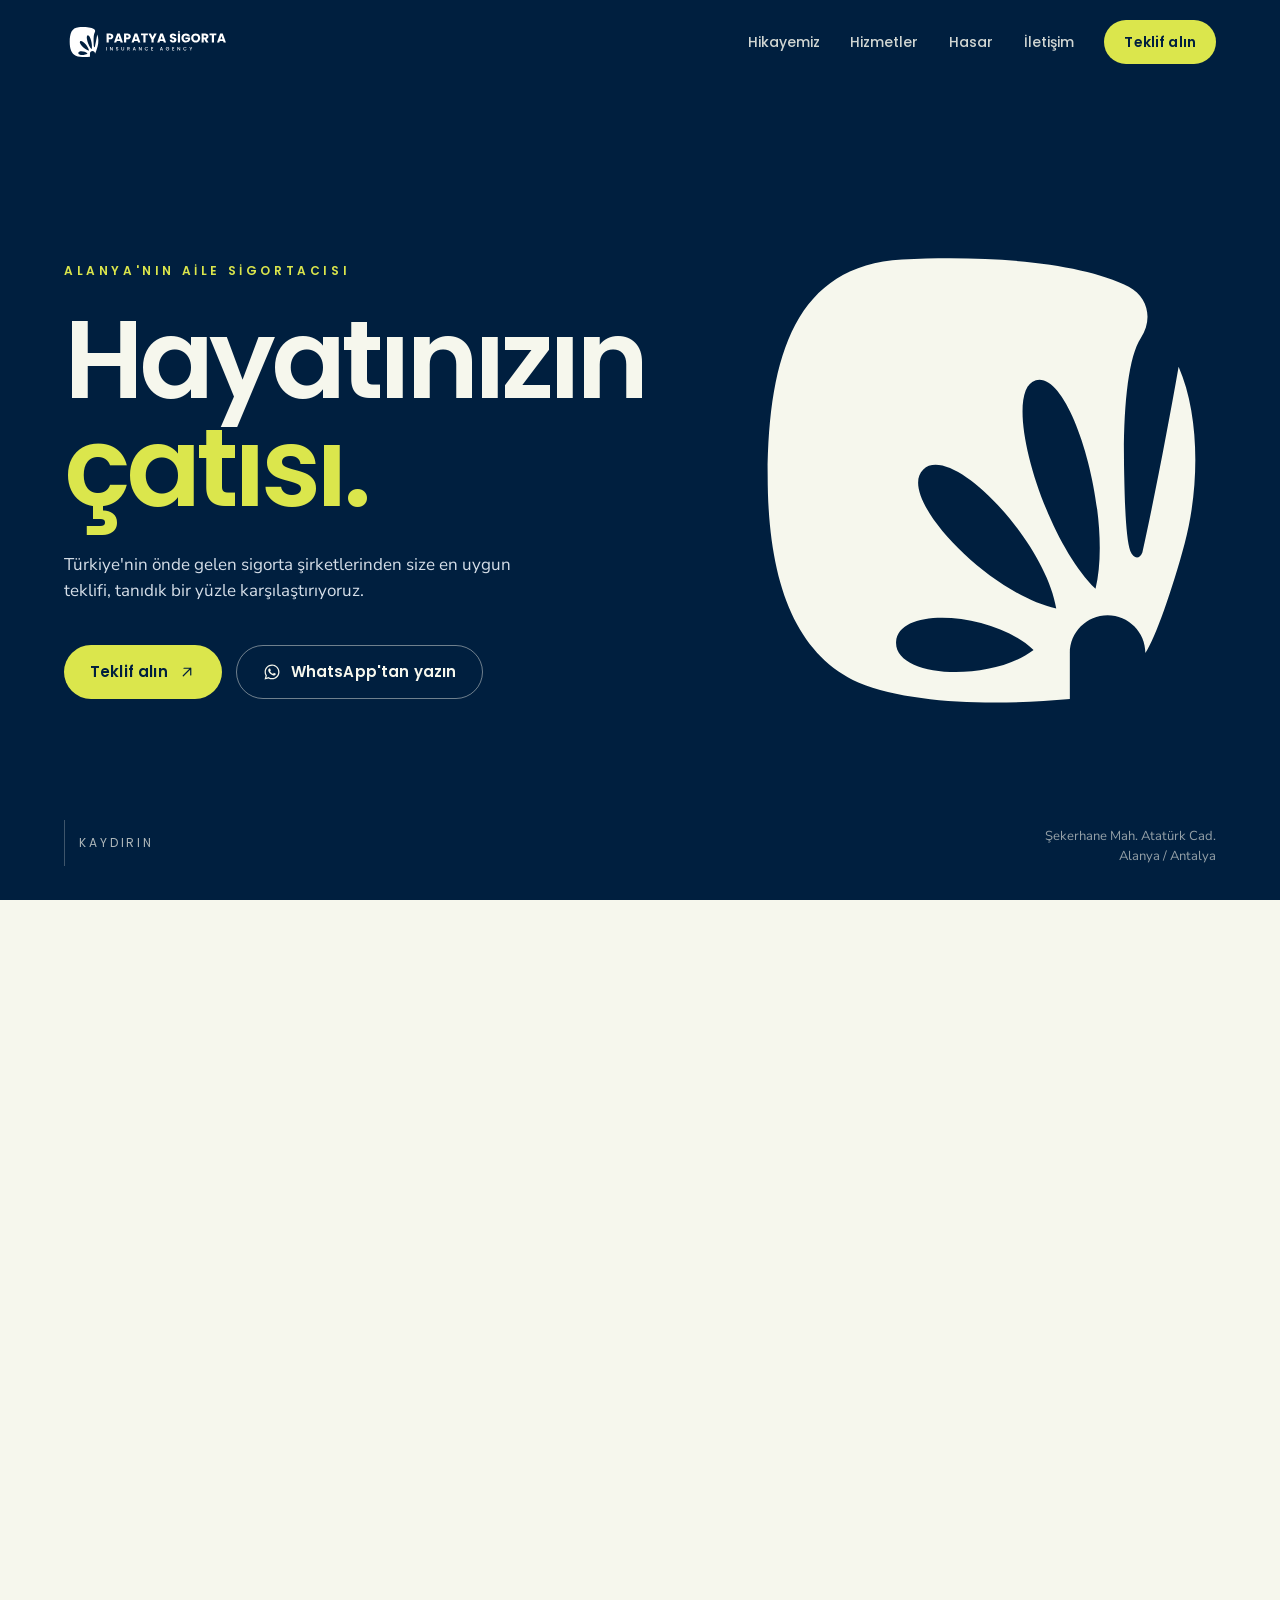
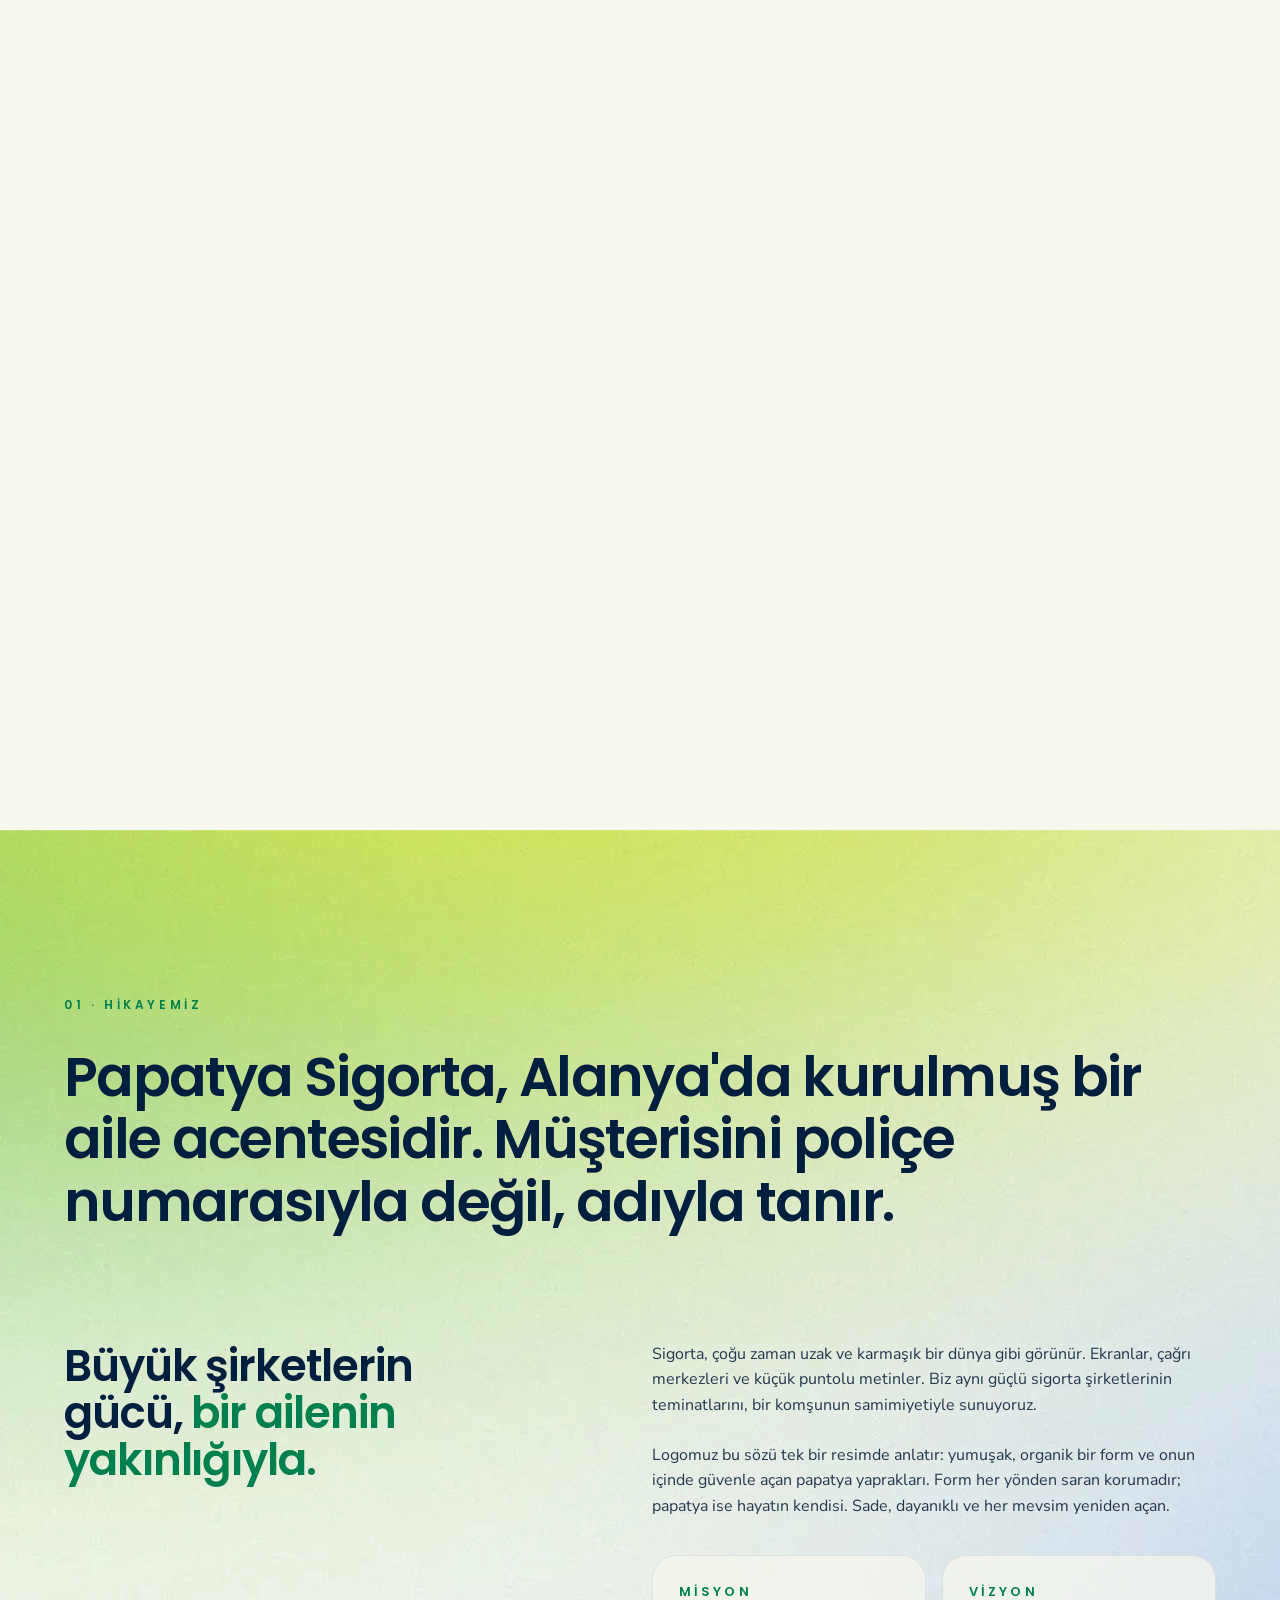
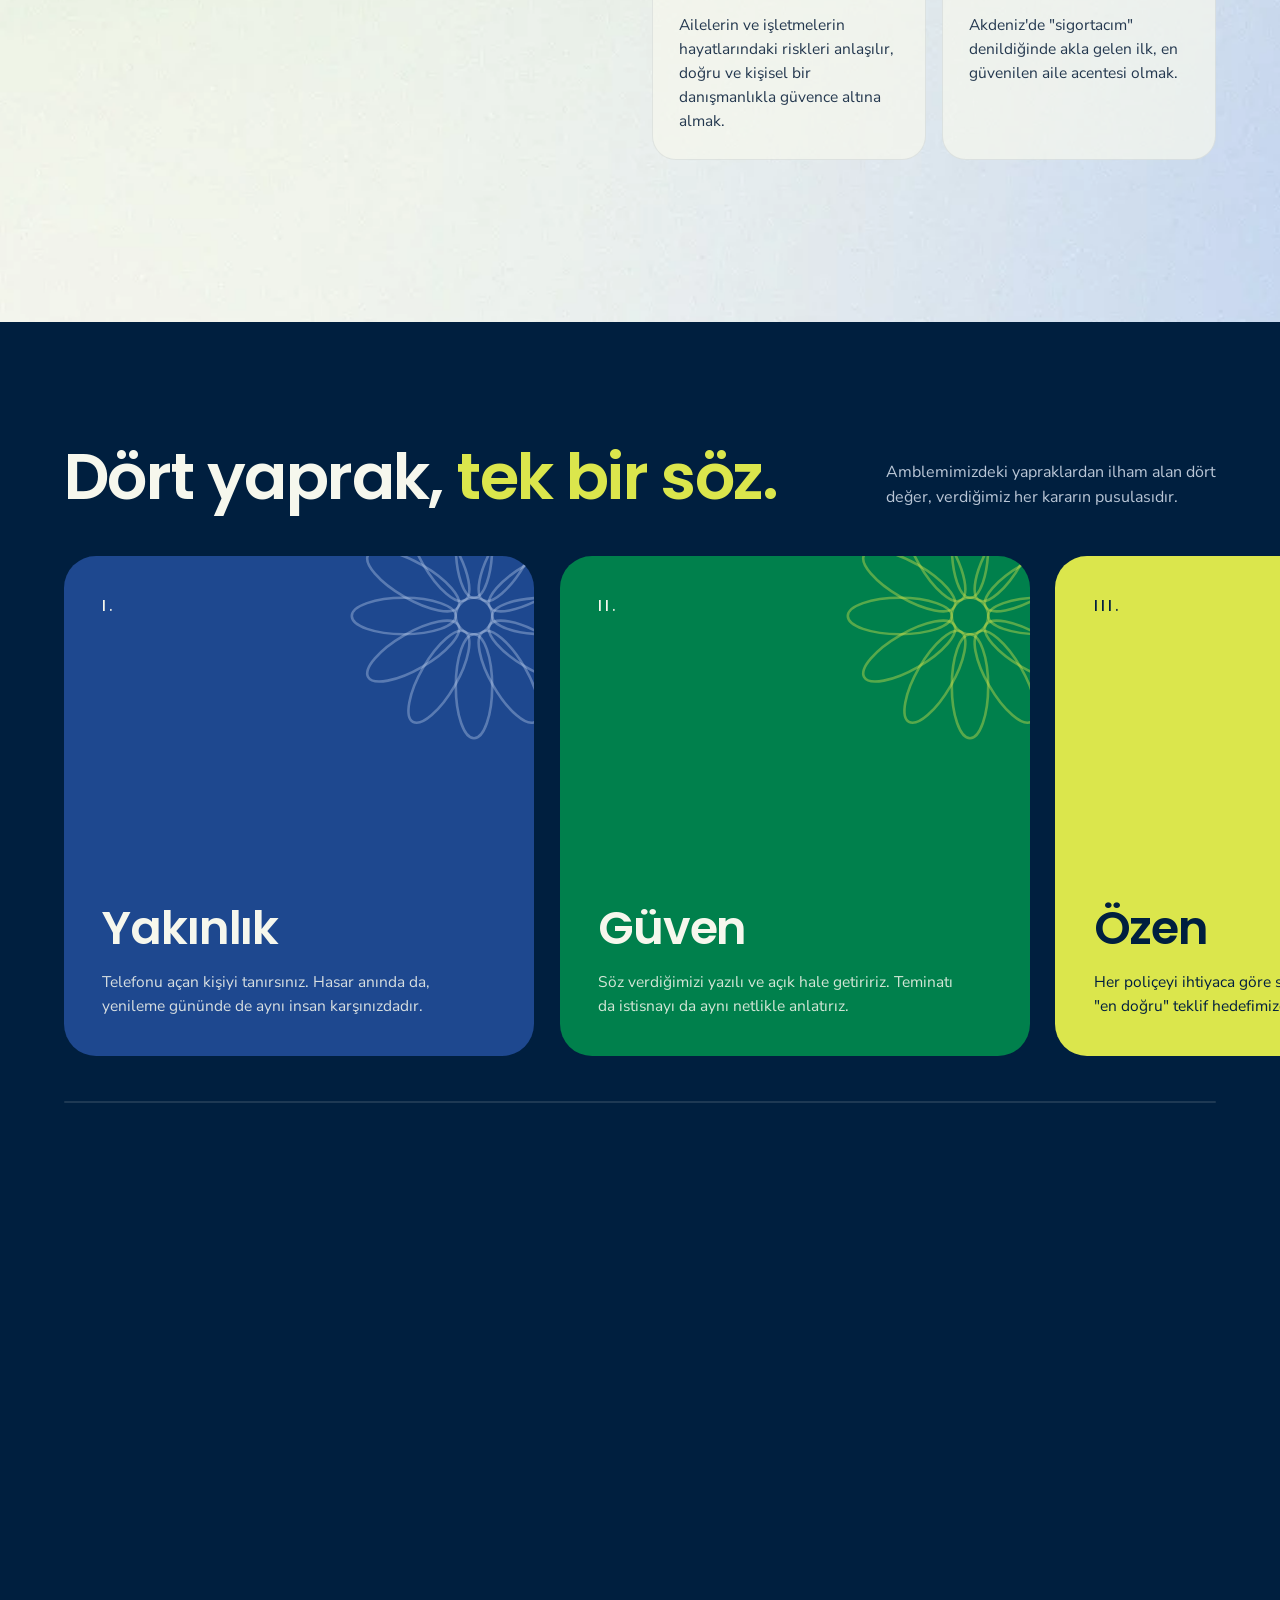
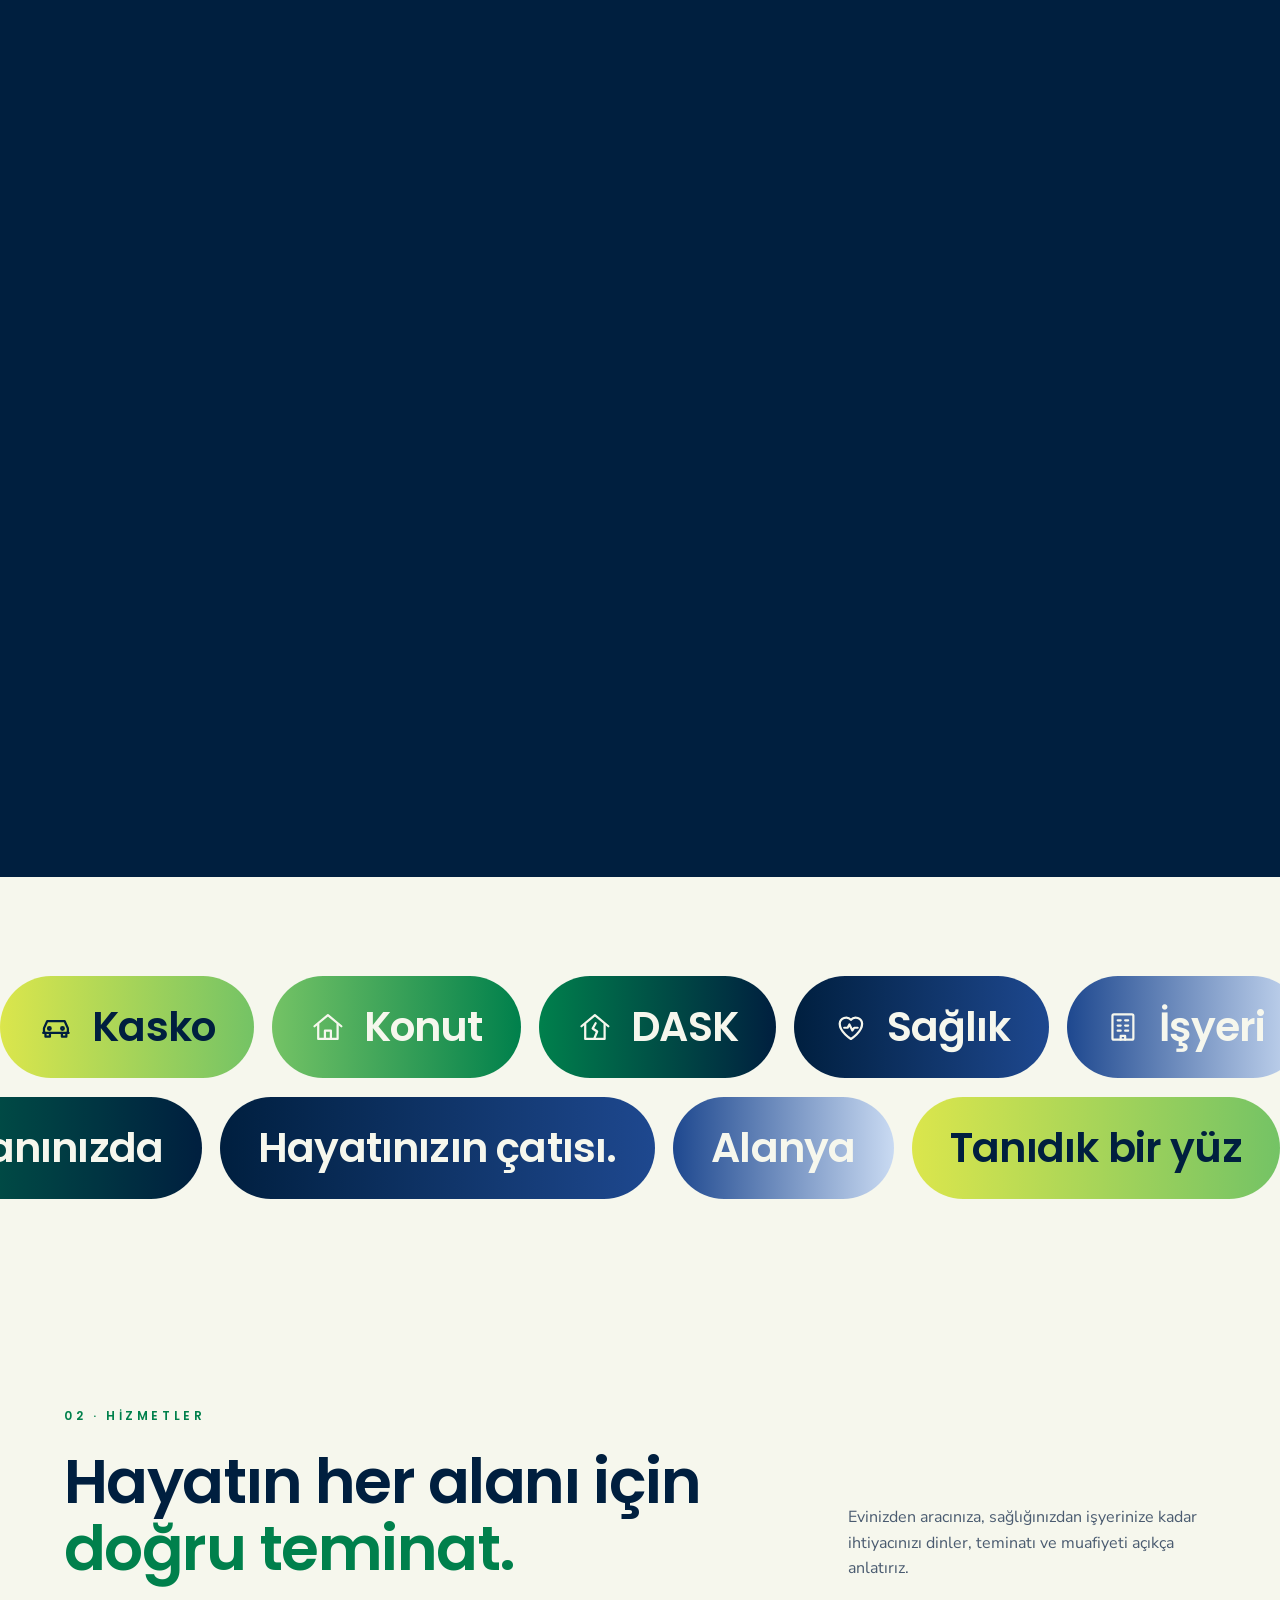
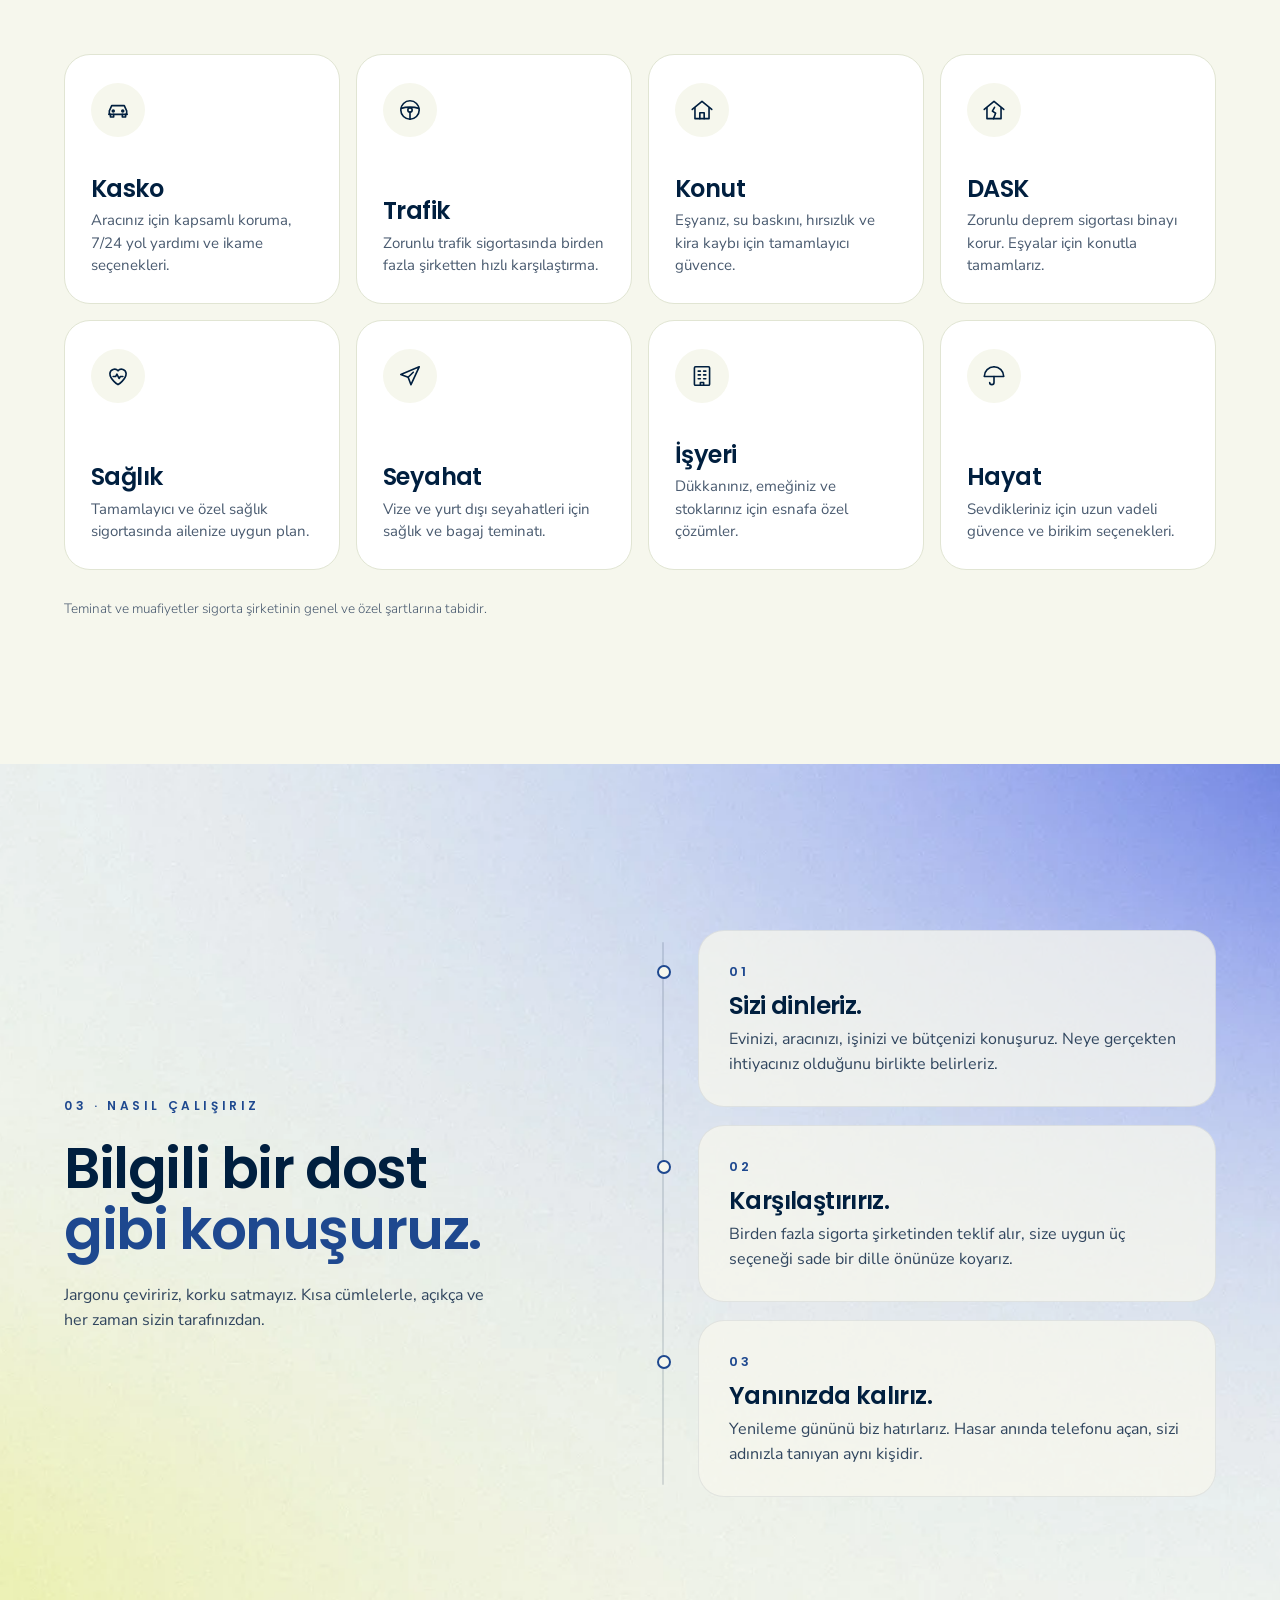
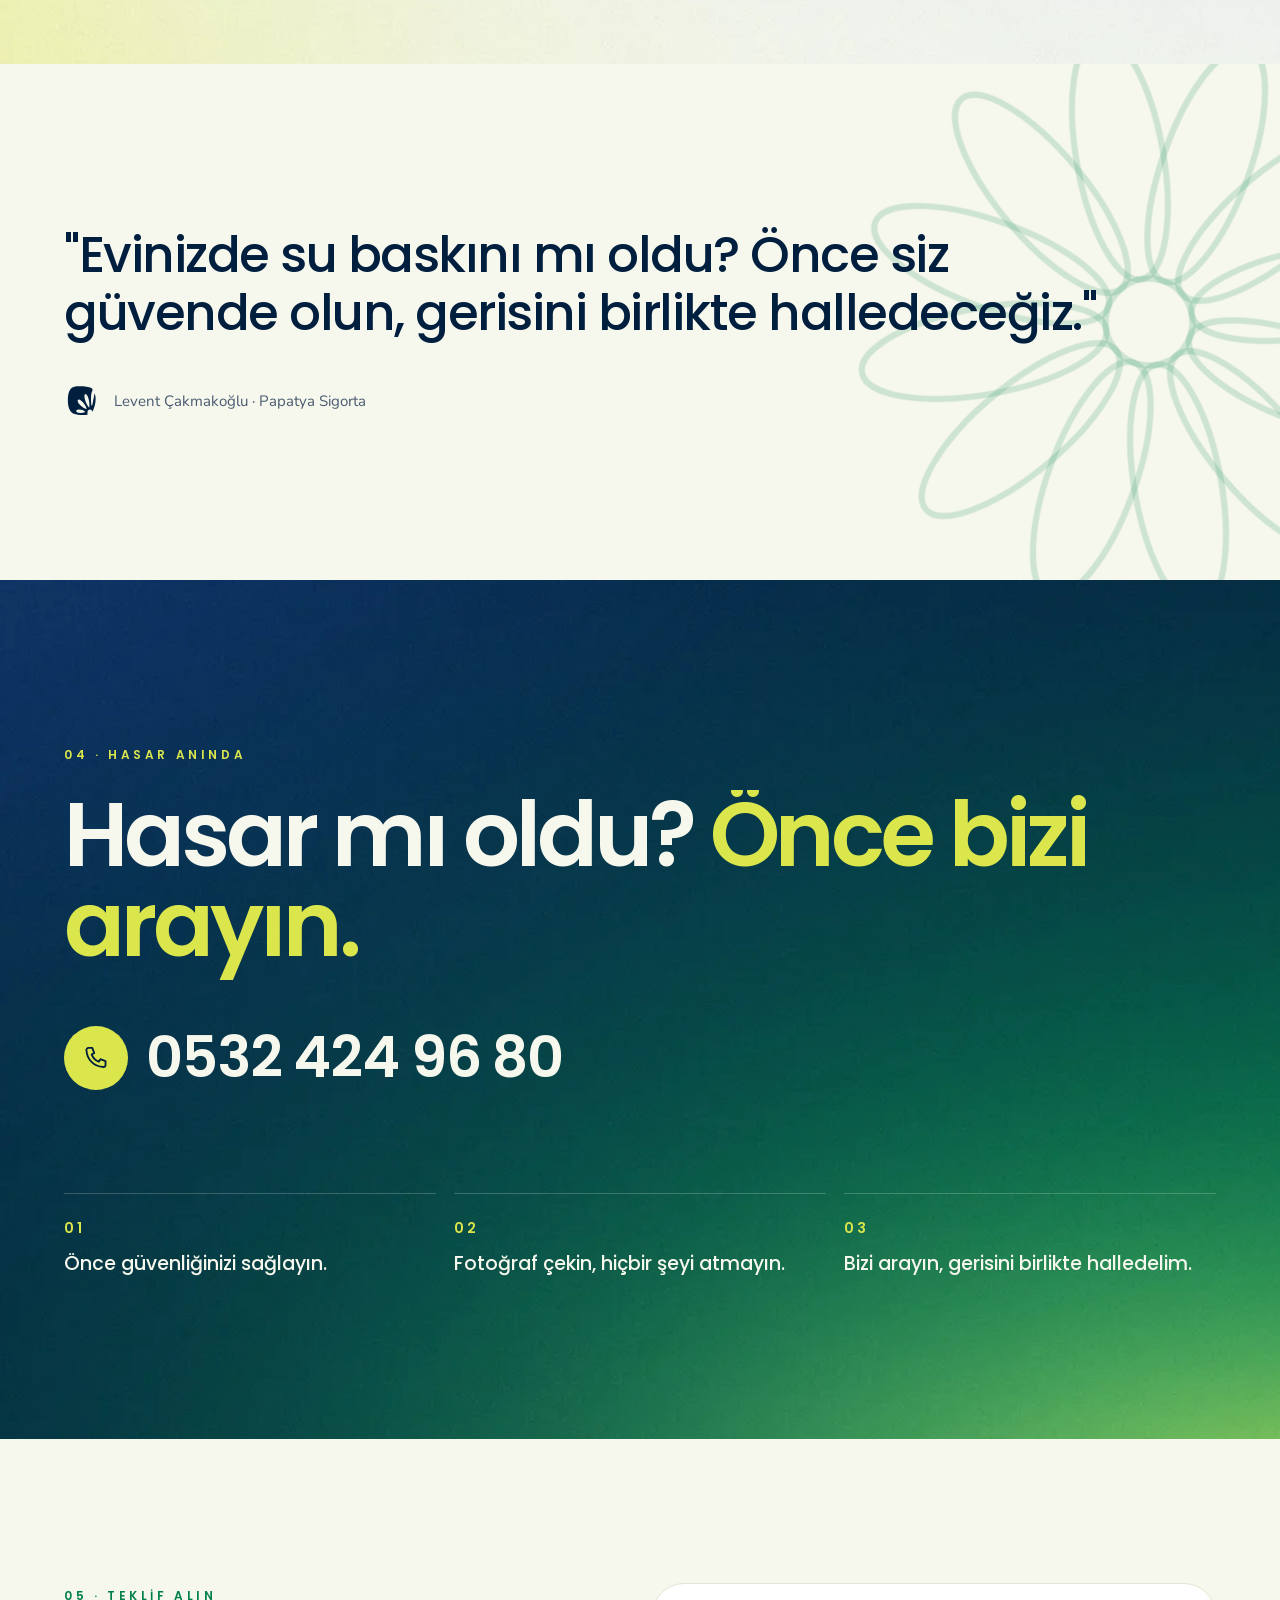
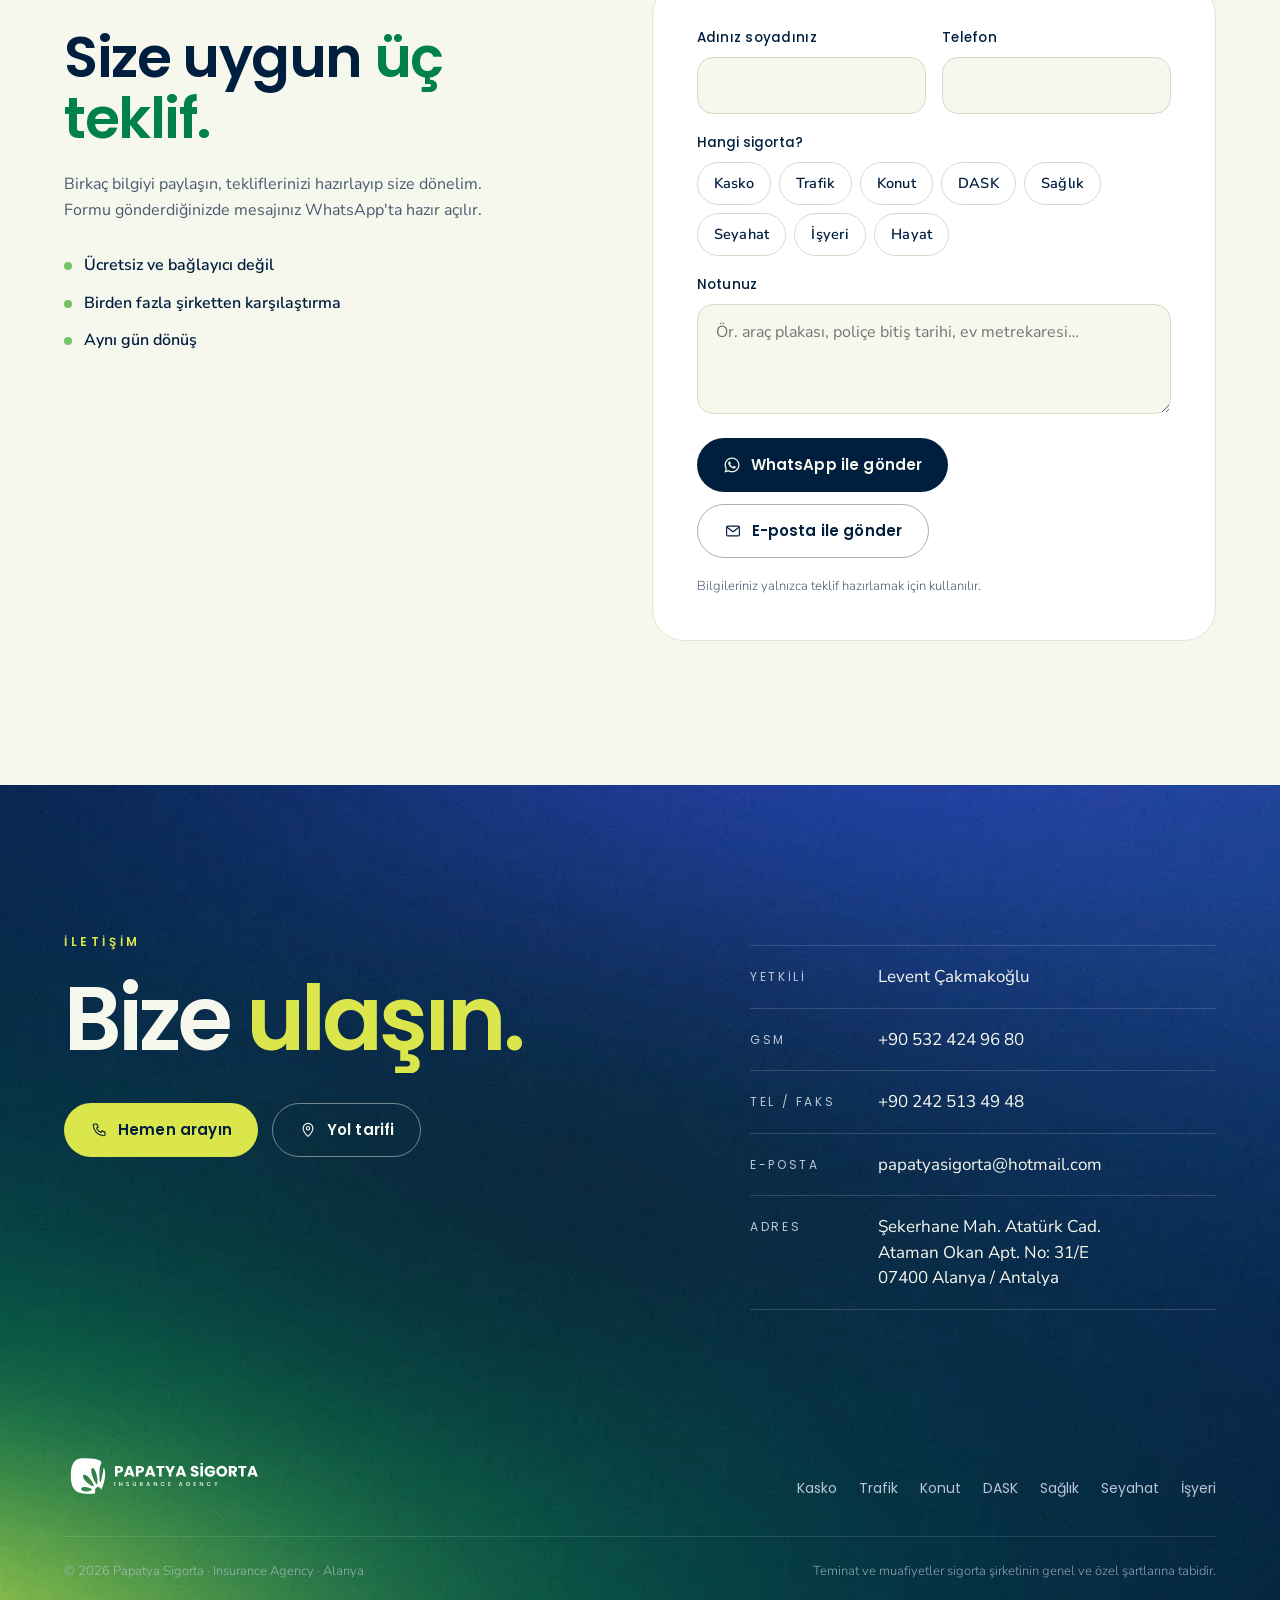
==== index.html @ dfa1f509 "Papatya Sigorta web sitesi: scroll hikayesi, marka kimliği, GitHub Pages Co-Authored-By: Claude Opus" ====
<!doctype html>
<html lang="tr" class="no-js">
<head>
<meta charset="utf-8">
<meta name="viewport" content="width=device-width, initial-scale=1, viewport-fit=cover">
<title>Papatya Sigorta · Alanya'nın aile sigortacısı</title>
<meta name="description" content="Papatya Sigorta, Alanya'da bir aile sigorta acentesi. Kasko, trafik, konut, DASK, sağlık, seyahat ve işyeri sigortasında size en uygun teklifi tanıdık bir yüzle karşılaştırıyoruz.">
<link rel="canonical" href="https://papatyasigortalanya.com/">
<meta name="theme-color" content="#001F3F">
<meta property="og:type" content="website">
<meta property="og:locale" content="tr_TR">
<meta property="og:site_name" content="Papatya Sigorta">
<meta property="og:title" content="Papatya Sigorta · Hayatınızın çatısı.">
<meta property="og:description" content="Alanya'nın aile sigortacısı. Kasko, konut, DASK, sağlık ve işyeri sigortasında kişisel danışmanlık.">
<meta property="og:url" content="https://papatyasigortalanya.com/">
<meta property="og:image" content="https://papatyasigortalanya.com/assets/img/og.jpg">
<meta property="og:image:width" content="1200">
<meta property="og:image:height" content="630">
<meta name="twitter:card" content="summary_large_image">
<link rel="icon" href="/assets/img/favicon.svg" type="image/svg+xml">
<link rel="icon" href="/assets/img/favicon-32.png" sizes="32x32" type="image/png">
<link rel="apple-touch-icon" href="/assets/img/apple-touch-icon.png">
<link rel="preload" href="/assets/fonts/poppins-latin-600-normal.woff2" as="font" type="font/woff2" crossorigin>
<link rel="preload" href="/assets/fonts/nunito-sans-latin-400-normal.woff2" as="font" type="font/woff2" crossorigin>
<link rel="preload" href="/assets/img/gece.webp" as="image" type="image/webp" media="(min-width:901px)">
<link rel="stylesheet" href="/assets/css/site.css?v=1795426161">
<script>document.documentElement.classList.replace('no-js','js')</script>
<script type="application/ld+json">
{"@context":"https://schema.org","@type":"InsuranceAgency","name":"Papatya Sigorta","alternateName":"Papatya Sigorta Insurance Agency","url":"https://papatyasigortalanya.com/","logo":"https://papatyasigortalanya.com/assets/img/Papatya-Sigorta-Logo-Lacivert.svg","image":"https://papatyasigortalanya.com/assets/img/og.jpg","slogan":"Hayatınızın çatısı.","telephone":"+90 242 513 49 48","faxNumber":"+90 242 513 49 48","email":"papatyasigorta@hotmail.com","address":{"@type":"PostalAddress","streetAddress":"Şekerhane Mah. Atatürk Cad. Ataman Okan Apt. No: 31/E","addressLocality":"Alanya","addressRegion":"Antalya","postalCode":"07400","addressCountry":"TR"},"areaServed":"Alanya","employee":{"@type":"Person","name":"Levent Çakmakoğlu"},"contactPoint":[{"@type":"ContactPoint","telephone":"+90 532 424 96 80","contactType":"customer service","availableLanguage":["Turkish"]}]}
</script>
</head>
<body>
<a class="skip" href="#hikaye">İçeriğe geç</a>

<svg width="0" height="0" style="position:absolute" aria-hidden="true">
 <defs>
  <symbol fill="none" stroke="currentColor" stroke-width="1.5" stroke-linecap="round" stroke-linejoin="round" id="i-car" viewBox="0 0 24 24"><path d="M4 16v-3.2L6.2 8h11.6L20 12.8V16"/><path d="M3.5 16h17"/><path d="M5 16v2.5h3V16M16 16v2.5h3V16"/><circle cx="7.6" cy="13" r=".9"/><circle cx="16.4" cy="13" r=".9"/></symbol>
  <symbol fill="none" stroke="currentColor" stroke-width="1.5" stroke-linecap="round" stroke-linejoin="round" id="i-wheel" viewBox="0 0 24 24"><circle cx="12" cy="12" r="8.5"/><circle cx="12" cy="12" r="2"/><path d="M3.8 10.5c2.6-.8 5.3-1.1 8.2-1.1s5.6.3 8.2 1.1M12 14v6.5"/></symbol>
  <symbol fill="none" stroke="currentColor" stroke-width="1.5" stroke-linecap="round" stroke-linejoin="round" id="i-home" viewBox="0 0 24 24"><path d="M3 11.5L12 4l9 7.5"/><path d="M5.5 10v10h13V10"/><path d="M10 20v-5.5h4V20"/></symbol>
  <symbol fill="none" stroke="currentColor" stroke-width="1.5" stroke-linecap="round" stroke-linejoin="round" id="i-dask" viewBox="0 0 24 24"><path d="M3 11.5L12 4l9 7.5"/><path d="M5.5 10v10h13V10"/><path d="M12.5 9.5l-2 3.5 3 2-2 5"/></symbol>
  <symbol fill="none" stroke="currentColor" stroke-width="1.5" stroke-linecap="round" stroke-linejoin="round" id="i-health" viewBox="0 0 24 24"><path d="M12 20s-7.5-4.6-7.5-10.2A4.3 4.3 0 0 1 12 7.2a4.3 4.3 0 0 1 7.5 2.6C19.5 15.4 12 20 12 20z"/><path d="M7.5 12.5h2.3l1.2-2.2 2 4 1.2-1.8h2.3"/></symbol>
  <symbol fill="none" stroke="currentColor" stroke-width="1.5" stroke-linecap="round" stroke-linejoin="round" id="i-travel" viewBox="0 0 24 24"><path d="M20.5 3.5L3.5 10.6l6.8 2.6 2.6 6.8 7.6-16.5z"/><path d="M10.3 13.2l4.7-4.7"/></symbol>
  <symbol fill="none" stroke="currentColor" stroke-width="1.5" stroke-linecap="round" stroke-linejoin="round" id="i-life" viewBox="0 0 24 24"><path d="M3 12.5a9 9 0 0 1 18 0z"/><path d="M12 12.5v5.5a2 2 0 0 1-4 0"/><path d="M12 3.5v0"/></symbol>
  <symbol fill="none" stroke="currentColor" stroke-width="1.5" stroke-linecap="round" stroke-linejoin="round" id="i-biz" viewBox="0 0 24 24"><rect x="5" y="3.5" width="14" height="17" rx="1"/><path d="M8.5 7.5h2M13.5 7.5h2M8.5 11h2M13.5 11h2M8.5 14.5h2M13.5 14.5h2M10.5 20.5v-2.5h3v2.5"/></symbol>
  <symbol fill="none" stroke="currentColor" stroke-width="1.5" stroke-linecap="round" stroke-linejoin="round" id="i-shield" viewBox="0 0 24 24"><path d="M12 3.2l7.5 3v5.6c0 4.4-3.2 7.8-7.5 9-4.3-1.2-7.5-4.6-7.5-9V6.2z"/><path d="M8.7 12l2.3 2.3 4.3-4.6"/></symbol>
  <symbol fill="none" stroke="currentColor" stroke-width="1.5" stroke-linecap="round" stroke-linejoin="round" id="i-phone" viewBox="0 0 24 24"><path d="M6 4h3.2l1.6 4.2-2.1 1.3a10.5 10.5 0 0 0 5.8 5.8l1.3-2.1L20 14.8V18a1.6 1.6 0 0 1-1.7 1.6C10.4 19.1 4.9 13.6 4.4 5.7A1.6 1.6 0 0 1 6 4z"/></symbol>
  <symbol fill="none" stroke="currentColor" stroke-width="1.5" stroke-linecap="round" stroke-linejoin="round" id="i-mail" viewBox="0 0 24 24"><rect x="3.5" y="5.5" width="17" height="13" rx="1.5"/><path d="M4 7l8 6 8-6"/></symbol>
  <symbol fill="none" stroke="currentColor" stroke-width="1.5" stroke-linecap="round" stroke-linejoin="round" id="i-pin" viewBox="0 0 24 24"><path d="M12 20.5s-6.5-5.8-6.5-10.8a6.5 6.5 0 0 1 13 0c0 5-6.5 10.8-6.5 10.8z"/><circle cx="12" cy="9.7" r="2.3"/></symbol>
  <symbol fill="none" stroke="currentColor" stroke-width="1.5" stroke-linecap="round" stroke-linejoin="round" id="i-doc" viewBox="0 0 24 24"><path d="M6.5 3.5h7.5l3.5 3.5v13.5h-11z"/><path d="M14 3.5V7h3.5M9.5 12h5M9.5 15.5h5"/></symbol>
  <symbol fill="none" stroke="currentColor" stroke-width="1.5" stroke-linecap="round" stroke-linejoin="round" id="i-paw" viewBox="0 0 24 24"><ellipse cx="12" cy="15.5" rx="4" ry="3.5"/><circle cx="7" cy="10" r="1.6"/><circle cx="10" cy="6.8" r="1.6"/><circle cx="14" cy="6.8" r="1.6"/><circle cx="17" cy="10" r="1.6"/></symbol>
  <symbol fill="none" stroke="currentColor" stroke-width="1.5" stroke-linecap="round" stroke-linejoin="round" id="i-boat" viewBox="0 0 24 24"><path d="M3.5 15.5h17l-2.5 4h-12z"/><path d="M12 4v11.5M12 5l6 8.5h-6"/></symbol>
  <symbol fill="none" stroke="currentColor" stroke-width="1.5" stroke-linecap="round" stroke-linejoin="round" id="i-chat" viewBox="0 0 24 24"><path d="M4.5 5.5h15v10h-8l-4 3.5v-3.5h-3z"/><path d="M8.5 10.5h7"/></symbol>
  <symbol fill="none" stroke="currentColor" stroke-width="1.5" stroke-linecap="round" stroke-linejoin="round" id="i-clock" viewBox="0 0 24 24"><circle cx="12" cy="12" r="8.5"/><path d="M12 7.5V12l3 2"/></symbol>
  <symbol id="daisy" viewBox="-50 -50 100 100">
   <g fill="none" stroke="currentColor" stroke-width="1">
    <ellipse cx="0" cy="-27" rx="7" ry="20"/><ellipse cx="0" cy="-27" rx="7" ry="20" transform="rotate(30)"/><ellipse cx="0" cy="-27" rx="7" ry="20" transform="rotate(60)"/><ellipse cx="0" cy="-27" rx="7" ry="20" transform="rotate(90)"/><ellipse cx="0" cy="-27" rx="7" ry="20" transform="rotate(120)"/><ellipse cx="0" cy="-27" rx="7" ry="20" transform="rotate(150)"/><ellipse cx="0" cy="-27" rx="7" ry="20" transform="rotate(180)"/><ellipse cx="0" cy="-27" rx="7" ry="20" transform="rotate(210)"/><ellipse cx="0" cy="-27" rx="7" ry="20" transform="rotate(240)"/><ellipse cx="0" cy="-27" rx="7" ry="20" transform="rotate(270)"/><ellipse cx="0" cy="-27" rx="7" ry="20" transform="rotate(300)"/><ellipse cx="0" cy="-27" rx="7" ry="20" transform="rotate(330)"/>
    <circle r="7"/>
   </g>
  </symbol>

  <symbol id="i-arrow" viewBox="0 0 24 24" fill="none" stroke="currentColor" stroke-width="1.6" stroke-linecap="round" stroke-linejoin="round"><path d="M7 17L17 7M8 7h9v9"/></symbol>
  <symbol id="i-wa" viewBox="0 0 24 24"><path fill="currentColor" d="M12.04 2C6.58 2 2.13 6.45 2.13 11.91c0 1.75.46 3.45 1.32 4.95L2.05 22l5.25-1.38a9.9 9.9 0 0 0 4.74 1.21h.01c5.46 0 9.91-4.45 9.91-9.91 0-2.65-1.03-5.14-2.9-7.01A9.82 9.82 0 0 0 12.04 2zm0 18.15a8.2 8.2 0 0 1-4.19-1.15l-.3-.18-3.12.82.83-3.04-.2-.31a8.23 8.23 0 0 1-1.26-4.38c0-4.54 3.7-8.24 8.25-8.24 2.2 0 4.27.86 5.82 2.42a8.18 8.18 0 0 1 2.41 5.83c0 4.54-3.7 8.23-8.24 8.23zm4.52-6.16c-.25-.12-1.47-.72-1.69-.81-.23-.08-.39-.12-.56.13-.17.25-.64.81-.78.97-.14.17-.29.19-.54.06-.25-.12-1.05-.39-1.99-1.23-.74-.66-1.23-1.47-1.38-1.72-.14-.25-.02-.38.11-.51.11-.11.25-.29.37-.43.12-.14.17-.25.25-.41.08-.17.04-.31-.02-.43-.06-.12-.56-1.34-.76-1.84-.2-.48-.41-.42-.56-.43h-.48c-.17 0-.43.06-.66.31-.22.25-.86.85-.86 2.07 0 1.22.89 2.4 1.01 2.56.12.17 1.75 2.67 4.23 3.74.59.26 1.05.41 1.41.52.59.19 1.13.16 1.56.1.48-.07 1.47-.6 1.67-1.18.21-.58.21-1.07.14-1.18-.06-.1-.22-.16-.47-.28z"/></symbol>
 </defs>
</svg>

<div class="loader" aria-hidden="true">
 <div class="loader-in">
  <svg viewBox="60 170 610 625"><path fill="currentColor" d="M254.5 190.52C384.5 184.52 494.5 196.52 554.5 226.52C580.5 240.52 586.5 270.52 570.5 294.52C552.5 321.52 546.5 396.52 548.5 476.52C549.5 526.52 551.5 561.52 556.5 576.52C560.5 586.52 568.5 588.52 572.5 578.52C588.5 506.52 607.5 406.52 620.5 332.52C648.5 396.52 648.5 491.52 628.5 566.52C612.5 626.52 589.5 692.52 576.5 711.52C576.5 683.91 554.11 661.52 526.5 661.52C498.89 661.52 476.5 683.91 476.5 711.52L476.5 772.52C384.5 780.52 269.5 780.52 196.5 750.52C112.5 712.52 76.5 616.52 76.5 476.52C77.5 316.52 114.5 198.52 254.5 190.52ZM510.5 626.52C534.1 530.18 478.8 336.98 431.5 350.52C384.2 364.06 439.5 557.26 510.5 626.52ZM458.5 652.52C442.99 561.65 319.79 432.85 282.5 468.52C245.21 504.19 368.41 632.99 458.5 652.52ZM428.5 707.52C376.72 657.5 249.42 648.25 246.5 696.52C243.58 744.79 371.08 750.93 428.5 707.52Z"/></svg>
  <div class="loader-bar"><i></i></div>
 </div>
</div>

<header class="hdr" id="hdr">
 <div class="wrap">
  <a class="hdr-logo" href="#top" aria-label="Papatya Sigorta ana sayfa">
   <img class="l-white" src="/assets/img/Papatya-Sigorta-Logo-Yatay-Beyaz.svg" alt="Papatya Sigorta" width="167" height="40">
   <img class="l-ink" src="/assets/img/Papatya-Sigorta-Logo-Yatay-Lacivert.svg" alt="" width="167" height="40">
  </a>
  <nav aria-label="Ana menü">
   <a class="nl" href="#hikaye">Hikayemiz</a>
   <a class="nl" href="#hizmetler">Hizmetler</a>
   <a class="nl" href="#hasar">Hasar</a>
   <a class="nl" href="#iletisim">İletişim</a>
   <a class="btn btn-lime" href="#teklif">Teklif alın</a>
   <button class="menu-btn" type="button" aria-label="Menüyü aç" aria-expanded="false" aria-controls="mnav"><i></i><i></i></button>
  </nav>
 </div>
</header>

<div class="mnav" id="mnav">
 <a class="ml" href="#hikaye">Hikayemiz</a>
 <a class="ml" href="#hizmetler">Hizmetler</a>
 <a class="ml" href="#hasar">Hasar</a>
 <a class="ml" href="#iletisim">İletişim</a>
 <a class="btn btn-lime" href="#teklif">Teklif alın</a>
 <small>+90 532 424 96 80 · papatyasigorta@hotmail.com</small>
</div>

<main id="top">

<!-- 1 · HERO -->
<section class="hero" data-theme="dark" aria-label="Giriş">
 <div class="bg bg-base"><picture><source media="(max-width:900px)" srcset="/assets/img/gece-m.webp"><img src="/assets/img/gece.webp" alt="" width="2560" height="1440" fetchpriority="high"></picture></div>
 <div class="bg bg-next"><picture><source media="(max-width:900px)" srcset="/assets/img/bahar-m.webp"><img src="/assets/img/bahar.webp" alt="" width="2560" height="1440" loading="lazy"></picture></div>
 <div class="hero-emblem" aria-hidden="true">
  <svg id="hsvg" viewBox="60 170 610 625" preserveAspectRatio="xMidYMid meet"><g id="hg"><path fill="currentColor" d="M254.5 190.52C384.5 184.52 494.5 196.52 554.5 226.52C580.5 240.52 586.5 270.52 570.5 294.52C552.5 321.52 546.5 396.52 548.5 476.52C549.5 526.52 551.5 561.52 556.5 576.52C560.5 586.52 568.5 588.52 572.5 578.52C588.5 506.52 607.5 406.52 620.5 332.52C648.5 396.52 648.5 491.52 628.5 566.52C612.5 626.52 589.5 692.52 576.5 711.52C576.5 683.91 554.11 661.52 526.5 661.52C498.89 661.52 476.5 683.91 476.5 711.52L476.5 772.52C384.5 780.52 269.5 780.52 196.5 750.52C112.5 712.52 76.5 616.52 76.5 476.52C77.5 316.52 114.5 198.52 254.5 190.52ZM510.5 626.52C534.1 530.18 478.8 336.98 431.5 350.52C384.2 364.06 439.5 557.26 510.5 626.52ZM458.5 652.52C442.99 561.65 319.79 432.85 282.5 468.52C245.21 504.19 368.41 632.99 458.5 652.52ZM428.5 707.52C376.72 657.5 249.42 648.25 246.5 696.52C243.58 744.79 371.08 750.93 428.5 707.52Z"/></g></svg>
 </div>
 <div class="wrap hero-inner">
  <div class="hero-copy">
   <span class="eyebrow h-eb">Alanya'nın aile sigortacısı</span>
   <h1 class="h-title" data-split>Hayatınızın <em>çatısı.</em></h1>
   <p class="hero-lead h-fade">Türkiye'nin önde gelen sigorta şirketlerinden size en uygun teklifi, tanıdık bir yüzle karşılaştırıyoruz.</p>
   <div class="hero-cta h-fade">
    <a class="btn btn-lime" href="#teklif">Teklif alın <svg><use href="#i-arrow"/></svg></a>
    <a class="btn btn-line" href="https://wa.me/905324249680" target="_blank" rel="noopener"><svg><use href="#i-wa"/></svg>WhatsApp'tan yazın</a>
   </div>
  </div>
 </div>
 <div class="hero-scroll h-fade" aria-hidden="true"><span></span>Kaydırın</div>
 <div class="hero-meta h-fade">Şekerhane Mah. Atatürk Cad.<br>Alanya / Antalya</div>
</section>

<!-- 2 · STORY -->
<section class="story" id="hikaye" data-theme="light">
 <div class="bg"><picture><source media="(max-width:900px)" srcset="/assets/img/bahar-m.webp"><img src="/assets/img/bahar.webp" alt="" width="2560" height="1440" loading="lazy"></picture></div>
 <div class="wrap">
  <span class="eyebrow rv">01 · Hikayemiz</span>
  <p class="story-big" data-words>Papatya Sigorta, Alanya'da kurulmuş bir aile acentesidir. Müşterisini poliçe numarasıyla değil, adıyla tanır.</p>
  <div class="story-grid">
   <div class="col-a">
    <h2 data-split>Büyük şirketlerin gücü, <em>bir ailenin yakınlığıyla.</em></h2>
   </div>
   <div class="col-b">
    <p class="rv">Sigorta, çoğu zaman uzak ve karmaşık bir dünya gibi görünür. Ekranlar, çağrı merkezleri ve küçük puntolu metinler. Biz aynı güçlü sigorta şirketlerinin teminatlarını, bir komşunun samimiyetiyle sunuyoruz.</p>
    <p class="rv">Logomuz bu sözü tek bir resimde anlatır: yumuşak, organik bir form ve onun içinde güvenle açan papatya yaprakları. Form her yönden saran korumadır; papatya ise hayatın kendisi. Sade, dayanıklı ve her mevsim yeniden açan.</p>
    <div class="mv rv">
     <div><b>Misyon</b><p>Ailelerin ve işletmelerin hayatlarındaki riskleri anlaşılır, doğru ve kişisel bir danışmanlıkla güvence altına almak.</p></div>
     <div><b>Vizyon</b><p>Akdeniz'de "sigortacım" denildiğinde akla gelen ilk, en güvenilen aile acentesi olmak.</p></div>
    </div>
   </div>
  </div>
 </div>
</section>

<!-- 3 · VALUES -->
<section class="values" data-theme="dark" aria-labelledby="deg-h">
 <div class="values-pin">
  <div class="wrap values-head">
   <h2 id="deg-h" data-split>Dört yaprak, <em>tek bir söz.</em></h2>
   <p class="rv">Amblemimizdeki yapraklardan ilham alan dört değer, verdiğimiz her kararın pusulasıdır.</p>
  </div>
  <div class="values-track">
   <article class="vcard v1"><svg class="dz"><use href="#daisy"/></svg><span class="num">I.</span><div><h3>Yakınlık</h3><p>Telefonu açan kişiyi tanırsınız. Hasar anında da, yenileme gününde de aynı insan karşınızdadır.</p></div></article>
   <article class="vcard v2"><svg class="dz"><use href="#daisy"/></svg><span class="num">II.</span><div><h3>Güven</h3><p>Söz verdiğimizi yazılı ve açık hale getiririz. Teminatı da istisnayı da aynı netlikle anlatırız.</p></div></article>
   <article class="vcard v3"><svg class="dz"><use href="#daisy"/></svg><span class="num">III.</span><div><h3>Özen</h3><p>Her poliçeyi ihtiyaca göre seçeriz. "En ucuz" değil, "en doğru" teklif hedefimizdir.</p></div></article>
   <article class="vcard v4"><svg class="dz"><use href="#daisy"/></svg><span class="num">IV.</span><div><h3>Süreklilik</h3><p>Papatya her bahar yeniden açar. Biz de müşterimizle yıllara yayılan bir ilişki kurarız.</p></div></article>
  </div>
  <div class="wrap"><div class="values-progress"><i></i></div></div>
 </div>
</section>

<!-- 4 · RIBBONS -->
<div class="ribbons" data-theme="light" aria-hidden="true">
 <div class="rib" data-dir="-1"><span class="r-a"><svg><use href="#i-car"/></svg>Kasko</span><span class="r-b"><svg><use href="#i-home"/></svg>Konut</span><span class="r-c"><svg><use href="#i-dask"/></svg>DASK</span><span class="r-d"><svg><use href="#i-health"/></svg>Sağlık</span><span class="r-e"><svg><use href="#i-biz"/></svg>İşyeri</span><span class="r-a"><svg><use href="#i-wheel"/></svg>Trafik</span><span class="r-b"><svg><use href="#i-travel"/></svg>Seyahat</span><span class="r-c"><svg><use href="#i-life"/></svg>Hayat</span></div>
 <div class="rib" data-dir="1"><span class="r-d">Hayatınızın çatısı.</span><span class="r-e">Alanya</span><span class="r-a">Tanıdık bir yüz</span><span class="r-b">Doğru teminat</span><span class="r-c">Hasarda yanınızda</span><span class="r-d">Hayatınızın çatısı.</span><span class="r-e">Alanya</span><span class="r-a">Tanıdık bir yüz</span></div>
</div>

<!-- 5 · SERVICES -->
<section class="services" id="hizmetler" data-theme="light">
 <div class="wrap">
  <div class="sec-head">
   <span class="eyebrow rv">02 · Hizmetler</span>
   <h2 data-split>Hayatın her alanı için <em>doğru teminat.</em></h2>
   <p class="rv">Evinizden aracınıza, sağlığınızdan işyerinize kadar ihtiyacınızı dinler, teminatı ve muafiyeti açıkça anlatırız.</p>
  </div>
  <div class="svc-grid">
   <a class="svc" href="#teklif" data-urun="Kasko"><div class="ic"><svg><use href="#i-car"/></svg></div><svg class="ar"><use href="#i-arrow"/></svg><div><h3>Kasko</h3><p>Aracınız için kapsamlı koruma, 7/24 yol yardımı ve ikame seçenekleri.</p></div></a>
   <a class="svc" href="#teklif" data-urun="Trafik"><div class="ic"><svg><use href="#i-wheel"/></svg></div><svg class="ar"><use href="#i-arrow"/></svg><div><h3>Trafik</h3><p>Zorunlu trafik sigortasında birden fazla şirketten hızlı karşılaştırma.</p></div></a>
   <a class="svc" href="#teklif" data-urun="Konut"><div class="ic"><svg><use href="#i-home"/></svg></div><svg class="ar"><use href="#i-arrow"/></svg><div><h3>Konut</h3><p>Eşyanız, su baskını, hırsızlık ve kira kaybı için tamamlayıcı güvence.</p></div></a>
   <a class="svc" href="#teklif" data-urun="DASK"><div class="ic"><svg><use href="#i-dask"/></svg></div><svg class="ar"><use href="#i-arrow"/></svg><div><h3>DASK</h3><p>Zorunlu deprem sigortası binayı korur. Eşyalar için konutla tamamlarız.</p></div></a>
   <a class="svc" href="#teklif" data-urun="Sağlık"><div class="ic"><svg><use href="#i-health"/></svg></div><svg class="ar"><use href="#i-arrow"/></svg><div><h3>Sağlık</h3><p>Tamamlayıcı ve özel sağlık sigortasında ailenize uygun plan.</p></div></a>
   <a class="svc" href="#teklif" data-urun="Seyahat"><div class="ic"><svg><use href="#i-travel"/></svg></div><svg class="ar"><use href="#i-arrow"/></svg><div><h3>Seyahat</h3><p>Vize ve yurt dışı seyahatleri için sağlık ve bagaj teminatı.</p></div></a>
   <a class="svc" href="#teklif" data-urun="İşyeri"><div class="ic"><svg><use href="#i-biz"/></svg></div><svg class="ar"><use href="#i-arrow"/></svg><div><h3>İşyeri</h3><p>Dükkanınız, emeğiniz ve stoklarınız için esnafa özel çözümler.</p></div></a>
   <a class="svc" href="#teklif" data-urun="Hayat"><div class="ic"><svg><use href="#i-life"/></svg></div><svg class="ar"><use href="#i-arrow"/></svg><div><h3>Hayat</h3><p>Sevdikleriniz için uzun vadeli güvence ve birikim seçenekleri.</p></div></a>
  </div>
  <p class="svc-note">Teminat ve muafiyetler sigorta şirketinin genel ve özel şartlarına tabidir.</p>
 </div>
</section>

<!-- 6 · PROCESS -->
<section class="process" data-theme="light" aria-labelledby="sur-h">
 <div class="bg"><picture><source media="(max-width:900px)" srcset="/assets/img/gokyuzu-m.webp"><img src="/assets/img/gokyuzu.webp" alt="" width="2560" height="1440" loading="lazy"></picture></div>
 <div class="process-pin">
  <div class="wrap">
   <div class="process-left">
    <span class="eyebrow rv">03 · Nasıl çalışırız</span>
    <h2 id="sur-h" data-split>Bilgili bir dost <em>gibi konuşuruz.</em></h2>
    <p class="rv">Jargonu çeviririz, korku satmayız. Kısa cümlelerle, açıkça ve her zaman sizin tarafınızdan.</p>
   </div>
   <div class="steps">
    <div class="steps-line"><i></i></div>
    <div class="step"><span class="n">01</span><h3>Sizi dinleriz.</h3><p>Evinizi, aracınızı, işinizi ve bütçenizi konuşuruz. Neye gerçekten ihtiyacınız olduğunu birlikte belirleriz.</p></div>
    <div class="step"><span class="n">02</span><h3>Karşılaştırırız.</h3><p>Birden fazla sigorta şirketinden teklif alır, size uygun üç seçeneği sade bir dille önünüze koyarız.</p></div>
    <div class="step"><span class="n">03</span><h3>Yanınızda kalırız.</h3><p>Yenileme gününü biz hatırlarız. Hasar anında telefonu açan, sizi adınızla tanıyan aynı kişidir.</p></div>
   </div>
  </div>
 </div>
</section>

<!-- 7 · QUOTE -->
<section class="quote" data-theme="light" aria-label="Söz">
 <svg class="daisy-deco"><use href="#daisy"/></svg>
 <div class="wrap">
  <blockquote>
   <p data-words>"Evinizde su baskını mı oldu? Önce siz güvende olun, gerisini birlikte halledeceğiz."</p>
   <cite><img src="/assets/img/Papatya-Sigorta-Amblem-Lacivert.svg" alt="" width="36" height="35">Levent Çakmakoğlu · Papatya Sigorta</cite>
  </blockquote>
 </div>
</section>

<!-- 8 · CLAIM -->
<section class="claim" id="hasar" data-theme="dark" aria-labelledby="has-h">
 <div class="bg"><picture><source media="(max-width:900px)" srcset="/assets/img/derin-m.webp"><img src="/assets/img/derin.webp" alt="" width="2560" height="1440" loading="lazy"></picture></div>
 <div class="wrap">
  <span class="eyebrow rv">04 · Hasar anında</span>
  <h2 id="has-h" data-split>Hasar mı oldu? <em>Önce bizi arayın.</em></h2>
  <a class="claim-phone rv" href="tel:+905324249680"><span class="pi"><svg><use href="#i-phone"/></svg></span>0532 424 96 80</a>
  <div class="claim-steps">
   <div class="rv"><b>01</b><p>Önce güvenliğinizi sağlayın.</p></div>
   <div class="rv"><b>02</b><p>Fotoğraf çekin, hiçbir şeyi atmayın.</p></div>
   <div class="rv"><b>03</b><p>Bizi arayın, gerisini birlikte halledelim.</p></div>
  </div>
 </div>
</section>

<!-- 9 · OFFER FORM -->
<section class="offer" id="teklif" data-theme="light" aria-labelledby="tek-h">
 <div class="wrap">
  <div class="offer-left">
   <span class="eyebrow rv">05 · Teklif alın</span>
   <h2 id="tek-h" data-split>Size uygun <em>üç teklif.</em></h2>
   <p class="rv">Birkaç bilgiyi paylaşın, tekliflerinizi hazırlayıp size dönelim. Formu gönderdiğinizde mesajınız WhatsApp'ta hazır açılır.</p>
   <ul class="rv"><li>Ücretsiz ve bağlayıcı değil</li><li>Birden fazla şirketten karşılaştırma</li><li>Aynı gün dönüş</li></ul>
  </div>
  <form class="qf rv" id="qf" novalidate>
   <div class="row">
    <label>Adınız soyadınız<input name="ad" autocomplete="name" required></label>
    <label>Telefon<input name="tel" type="tel" autocomplete="tel" inputmode="tel" required></label>
   </div>
   <fieldset>
    <legend>Hangi sigorta?</legend>
    <div class="chips">
     <label><input type="checkbox" name="urun" value="Kasko"><span>Kasko</span></label>
     <label><input type="checkbox" name="urun" value="Trafik"><span>Trafik</span></label>
     <label><input type="checkbox" name="urun" value="Konut"><span>Konut</span></label>
     <label><input type="checkbox" name="urun" value="DASK"><span>DASK</span></label>
     <label><input type="checkbox" name="urun" value="Sağlık"><span>Sağlık</span></label>
     <label><input type="checkbox" name="urun" value="Seyahat"><span>Seyahat</span></label>
     <label><input type="checkbox" name="urun" value="İşyeri"><span>İşyeri</span></label>
     <label><input type="checkbox" name="urun" value="Hayat"><span>Hayat</span></label>
    </div>
   </fieldset>
   <label>Notunuz <textarea name="not" placeholder="Ör. araç plakası, poliçe bitiş tarihi, ev metrekaresi…"></textarea></label>
   <div class="actions">
    <button class="btn btn-ink" type="submit"><svg><use href="#i-wa"/></svg>WhatsApp ile gönder</button>
    <button class="btn btn-line dark" type="button" id="qf-mail"><svg><use href="#i-mail"/></svg>E-posta ile gönder</button>
   </div>
   <small>Bilgileriniz yalnızca teklif hazırlamak için kullanılır.</small>
  </form>
 </div>
</section>

<!-- 10 · CONTACT -->
<footer class="contact" id="iletisim" data-theme="dark">
 <div class="bg"><picture><source media="(max-width:900px)" srcset="/assets/img/gece-m.webp"><img src="/assets/img/gece.webp" alt="" width="2560" height="1440" loading="lazy"></picture></div>
 <div class="wrap">
  <div class="contact-top">
   <div class="t">
    <span class="eyebrow rv">İletişim</span>
    <h2 data-split>Bize <em>ulaşın.</em></h2>
    <div class="cta rv">
     <a class="btn btn-lime" href="tel:+905324249680"><svg><use href="#i-phone"/></svg>Hemen arayın</a>
     <a class="btn btn-line" href="https://www.google.com/maps/search/?api=1&query=%C5%9Eekerhane+Mah.+Atat%C3%BCrk+Cad.+31%2FE+07400+Alanya+Antalya" target="_blank" rel="noopener"><svg><use href="#i-pin"/></svg>Yol tarifi</a>
    </div>
   </div>
   <dl class="cinfo rv">
    <div><dt>Yetkili</dt><dd>Levent Çakmakoğlu</dd></div>
    <div><dt>GSM</dt><dd><a href="tel:+905324249680">+90 532 424 96 80</a></dd></div>
    <div><dt>Tel / Faks</dt><dd><a href="tel:+902425134948">+90 242 513 49 48</a></dd></div>
    <div><dt>E-posta</dt><dd><a href="mailto:papatyasigorta@hotmail.com">papatyasigorta@hotmail.com</a></dd></div>
    <div><dt>Adres</dt><dd>Şekerhane Mah. Atatürk Cad.<br>Ataman Okan Apt. No: 31/E<br>07400 Alanya / Antalya</dd></div>
   </dl>
  </div>
  <div class="foot">
   <a class="fl" href="#top" aria-label="Başa dön"><img src="/assets/img/Papatya-Sigorta-Logo-Yatay-Beyaz.svg" alt="Papatya Sigorta" width="200" height="48"></a>
   <div class="svcs"><span>Kasko</span><span>Trafik</span><span>Konut</span><span>DASK</span><span>Sağlık</span><span>Seyahat</span><span>İşyeri</span></div>
  </div>
  <div class="foot-legal"><span>© 2026 Papatya Sigorta · Insurance Agency · Alanya</span><span>Teminat ve muafiyetler sigorta şirketinin genel ve özel şartlarına tabidir.</span></div>
 </div>
</footer>

</main>

<a class="wa" href="https://wa.me/905324249680" target="_blank" rel="noopener" aria-label="WhatsApp'tan yazın"><svg><use href="#i-wa"/></svg></a>

<script src="/assets/js/lenis.min.js?v=1795426161" defer></script>
<script src="/assets/js/gsap.min.js?v=1795426161" defer></script>
<script src="/assets/js/ScrollTrigger.min.js?v=1795426161" defer></script>
<script src="/assets/js/site.js?v=1795426161" defer></script>
</body>
</html>
---- assets/css/site.css ----
/* Papatya Sigorta — site styles */
@font-face{font-family:Poppins;font-weight:400;font-display:swap;src:url(../fonts/poppins-latin-ext-400-normal.woff2) format("woff2");unicode-range:U+0100-02AF,U+0304,U+0308,U+0329,U+1E00-1E9F,U+1EF2-1EFF,U+2020,U+20A0-20AB,U+20AD-20C0,U+2113,U+2C60-2C7F,U+A720-A7FF}
@font-face{font-family:Poppins;font-weight:400;font-display:swap;src:url(../fonts/poppins-latin-400-normal.woff2) format("woff2");unicode-range:U+0000-00FF,U+0131,U+0152-0153,U+02BB-02BC,U+02C6,U+02DA,U+02DC,U+0304,U+0308,U+0329,U+2000-206F,U+20AC,U+2122,U+2191,U+2193,U+2212,U+2215,U+FEFF,U+FFFD}
@font-face{font-family:Poppins;font-weight:500;font-display:swap;src:url(../fonts/poppins-latin-ext-500-normal.woff2) format("woff2");unicode-range:U+0100-02AF,U+0304,U+0308,U+0329,U+1E00-1E9F,U+1EF2-1EFF,U+2020,U+20A0-20AB,U+20AD-20C0,U+2113,U+2C60-2C7F,U+A720-A7FF}
@font-face{font-family:Poppins;font-weight:500;font-display:swap;src:url(../fonts/poppins-latin-500-normal.woff2) format("woff2");unicode-range:U+0000-00FF,U+0131,U+0152-0153,U+02BB-02BC,U+02C6,U+02DA,U+02DC,U+0304,U+0308,U+0329,U+2000-206F,U+20AC,U+2122,U+2191,U+2193,U+2212,U+2215,U+FEFF,U+FFFD}
@font-face{font-family:Poppins;font-weight:600;font-display:swap;src:url(../fonts/poppins-latin-ext-600-normal.woff2) format("woff2");unicode-range:U+0100-02AF,U+0304,U+0308,U+0329,U+1E00-1E9F,U+1EF2-1EFF,U+2020,U+20A0-20AB,U+20AD-20C0,U+2113,U+2C60-2C7F,U+A720-A7FF}
@font-face{font-family:Poppins;font-weight:600;font-display:swap;src:url(../fonts/poppins-latin-600-normal.woff2) format("woff2");unicode-range:U+0000-00FF,U+0131,U+0152-0153,U+02BB-02BC,U+02C6,U+02DA,U+02DC,U+0304,U+0308,U+0329,U+2000-206F,U+20AC,U+2122,U+2191,U+2193,U+2212,U+2215,U+FEFF,U+FFFD}
@font-face{font-family:Poppins;font-weight:700;font-display:swap;src:url(../fonts/poppins-latin-ext-700-normal.woff2) format("woff2");unicode-range:U+0100-02AF,U+0304,U+0308,U+0329,U+1E00-1E9F,U+1EF2-1EFF,U+2020,U+20A0-20AB,U+20AD-20C0,U+2113,U+2C60-2C7F,U+A720-A7FF}
@font-face{font-family:Poppins;font-weight:700;font-display:swap;src:url(../fonts/poppins-latin-700-normal.woff2) format("woff2");unicode-range:U+0000-00FF,U+0131,U+0152-0153,U+02BB-02BC,U+02C6,U+02DA,U+02DC,U+0304,U+0308,U+0329,U+2000-206F,U+20AC,U+2122,U+2191,U+2193,U+2212,U+2215,U+FEFF,U+FFFD}
@font-face{font-family:"Nunito Sans";font-weight:300;font-display:swap;src:url(../fonts/nunito-sans-latin-ext-300-normal.woff2) format("woff2");unicode-range:U+0100-02AF,U+0304,U+0308,U+0329,U+1E00-1E9F,U+1EF2-1EFF,U+2020,U+20A0-20AB,U+20AD-20C0,U+2113,U+2C60-2C7F,U+A720-A7FF}
@font-face{font-family:"Nunito Sans";font-weight:300;font-display:swap;src:url(../fonts/nunito-sans-latin-300-normal.woff2) format("woff2");unicode-range:U+0000-00FF,U+0131,U+0152-0153,U+02BB-02BC,U+02C6,U+02DA,U+02DC,U+0304,U+0308,U+0329,U+2000-206F,U+20AC,U+2122,U+2191,U+2193,U+2212,U+2215,U+FEFF,U+FFFD}
@font-face{font-family:"Nunito Sans";font-weight:400;font-display:swap;src:url(../fonts/nunito-sans-latin-ext-400-normal.woff2) format("woff2");unicode-range:U+0100-02AF,U+0304,U+0308,U+0329,U+1E00-1E9F,U+1EF2-1EFF,U+2020,U+20A0-20AB,U+20AD-20C0,U+2113,U+2C60-2C7F,U+A720-A7FF}
@font-face{font-family:"Nunito Sans";font-weight:400;font-display:swap;src:url(../fonts/nunito-sans-latin-400-normal.woff2) format("woff2");unicode-range:U+0000-00FF,U+0131,U+0152-0153,U+02BB-02BC,U+02C6,U+02DA,U+02DC,U+0304,U+0308,U+0329,U+2000-206F,U+20AC,U+2122,U+2191,U+2193,U+2212,U+2215,U+FEFF,U+FFFD}
@font-face{font-family:"Nunito Sans";font-weight:600;font-display:swap;src:url(../fonts/nunito-sans-latin-ext-600-normal.woff2) format("woff2");unicode-range:U+0100-02AF,U+0304,U+0308,U+0329,U+1E00-1E9F,U+1EF2-1EFF,U+2020,U+20A0-20AB,U+20AD-20C0,U+2113,U+2C60-2C7F,U+A720-A7FF}
@font-face{font-family:"Nunito Sans";font-weight:600;font-display:swap;src:url(../fonts/nunito-sans-latin-600-normal.woff2) format("woff2");unicode-range:U+0000-00FF,U+0131,U+0152-0153,U+02BB-02BC,U+02C6,U+02DA,U+02DC,U+0304,U+0308,U+0329,U+2000-206F,U+20AC,U+2122,U+2191,U+2193,U+2212,U+2215,U+FEFF,U+FFFD}
@font-face{font-family:"Nunito Sans";font-weight:700;font-display:swap;src:url(../fonts/nunito-sans-latin-ext-700-normal.woff2) format("woff2");unicode-range:U+0100-02AF,U+0304,U+0308,U+0329,U+1E00-1E9F,U+1EF2-1EFF,U+2020,U+20A0-20AB,U+20AD-20C0,U+2113,U+2C60-2C7F,U+A720-A7FF}
@font-face{font-family:"Nunito Sans";font-weight:700;font-display:swap;src:url(../fonts/nunito-sans-latin-700-normal.woff2) format("woff2");unicode-range:U+0000-00FF,U+0131,U+0152-0153,U+02BB-02BC,U+02C6,U+02DA,U+02DC,U+0304,U+0308,U+0329,U+2000-206F,U+20AC,U+2122,U+2191,U+2193,U+2212,U+2215,U+FEFF,U+FFFD}

:root{
  --ink:#001F3F; --cream:#F6F7ED; --lime:#DBE64C; --grass:#74C365; --forest:#00804C; --sea:#1E488F; --ice:#C9DAF2;
  --stone:#E1E5D3; --muted:#4A5B70; --muted-d:#B9C6D6;
  --head:Poppins,"Avenir Next",system-ui,sans-serif;
  --body:"Nunito Sans","Avenir Next",system-ui,sans-serif;
  --gut:clamp(20px,5vw,72px);
  --max:1200px;
  --ease:cubic-bezier(.22,1,.36,1);
}
*,*::before,*::after{box-sizing:border-box}
html{-webkit-text-size-adjust:100%;text-size-adjust:100%}
html.lenis,html.lenis body{height:auto}
.lenis.lenis-smooth{scroll-behavior:auto!important}
.lenis.lenis-stopped{overflow:hidden}
body{margin:0;background:var(--cream);color:var(--ink);font-family:var(--body);font-size:clamp(16px,1.05vw,18px);line-height:1.6;-webkit-font-smoothing:antialiased;-moz-osx-font-smoothing:grayscale;overflow-x:hidden}
img,svg{display:block;max-width:100%}
a{color:inherit;text-decoration:none}
button,input,select,textarea{font:inherit;color:inherit}
h1,h2,h3,h4{font-family:var(--head);font-weight:600;letter-spacing:-.025em;line-height:1.08;margin:0}
p{margin:0}
em{font-style:normal}
.wrap{width:100%;max-width:calc(var(--max) + 2*var(--gut));margin:0 auto;padding:0 var(--gut)}
.eyebrow{font-family:var(--head);font-weight:600;font-size:12px;letter-spacing:.3em;text-transform:uppercase}
.sr{position:absolute!important;width:1px;height:1px;overflow:hidden;clip:rect(0 0 0 0);white-space:nowrap}
.skip{position:fixed;left:16px;top:-60px;z-index:200;background:var(--lime);color:var(--ink);padding:10px 16px;border-radius:99px;font-weight:700}
.skip:focus{top:16px}
:focus-visible{outline:2px solid var(--lime);outline-offset:3px}

/* split text */
.line{display:inline-block;overflow:hidden;vertical-align:top;padding:0 .02em .12em;margin:0 -.02em -.12em}
.line>span{display:inline-block}
.w{display:inline-block}

/* buttons */
.btn{display:inline-flex;align-items:center;gap:10px;height:54px;padding:0 26px;border-radius:99px;font-family:var(--head);font-weight:600;font-size:15px;letter-spacing:.01em;white-space:nowrap;transition:transform .5s var(--ease),background-color .3s,color .3s,border-color .3s;cursor:pointer;border:0}
.btn svg{width:18px;height:18px;flex:none}
.btn-lime{background:var(--lime);color:var(--ink)}
.btn-lime:hover{background:#E6EE77;transform:translateY(-2px)}
.btn-line{border:1px solid rgba(246,247,237,.45);color:var(--cream);background:transparent}
.btn-line:hover{border-color:var(--lime);color:var(--lime)}
.btn-line.dark{border-color:rgba(0,31,63,.35);color:var(--ink)}
.btn-line.dark:hover{border-color:var(--forest);color:var(--forest)}
.btn-ink{background:var(--ink);color:var(--cream)}
.btn-ink:hover{background:var(--sea);transform:translateY(-2px)}

/* loader */
.loader{position:fixed;inset:0;z-index:300;background:var(--ink);display:grid;place-items:center;color:var(--cream)}
.loader-in{display:flex;flex-direction:column;align-items:center;gap:26px}
.loader svg{width:72px;height:auto;color:var(--cream)}
.loader-bar{width:120px;height:2px;background:rgba(246,247,237,.15);border-radius:2px;overflow:hidden}
.loader-bar i{display:block;height:100%;width:100%;background:var(--lime);transform:scaleX(0);transform-origin:left}
.no-js .loader{display:none}

/* header */
.hdr{position:fixed;inset:0 0 auto 0;z-index:100;height:84px;display:flex;align-items:center;transition:background-color .45s var(--ease),transform .6s var(--ease),height .45s var(--ease)}
.hdr .wrap{display:flex;align-items:center;justify-content:space-between;gap:24px;max-width:none}
.hdr-logo{position:relative;display:block;height:40px;width:168px}
.hdr-logo img{position:absolute;left:0;top:0;height:40px;width:auto;transition:opacity .45s}
.hdr-logo .l-ink{opacity:0}
.hdr nav{display:flex;align-items:center;gap:clamp(18px,2.4vw,40px)}
.hdr nav a.nl{font-family:var(--head);font-weight:500;font-size:14px;color:var(--cream);opacity:.85;transition:opacity .3s,color .45s;position:relative}
.hdr nav a.nl::after{content:"";position:absolute;left:0;right:0;bottom:-6px;height:1.5px;background:currentColor;transform:scaleX(0);transform-origin:right;transition:transform .5s var(--ease)}
.hdr nav a.nl:hover{opacity:1}
.hdr nav a.nl:hover::after{transform:scaleX(1);transform-origin:left}
.hdr .btn{height:44px;padding:0 20px;font-size:14px}
.hdr.light .l-white{opacity:0}.hdr.light .l-ink{opacity:1}
.hdr.light nav a.nl{color:var(--ink)}
.hdr.solid{background:rgba(0,31,63,.92);height:72px}
.hdr.solid.light{background:rgba(246,247,237,.94)}
.hdr.hide{transform:translateY(-100%)}
.menu-btn{display:none;width:44px;height:44px;border-radius:50%;border:1px solid rgba(246,247,237,.4);background:transparent;cursor:pointer;position:relative}
.menu-btn i{position:absolute;left:13px;right:13px;height:1.5px;background:var(--cream);transition:transform .4s var(--ease),background-color .45s}
.menu-btn i:nth-child(1){top:18px}.menu-btn i:nth-child(2){top:25px}
.hdr.light .menu-btn{border-color:rgba(0,31,63,.3)}.hdr.light .menu-btn i{background:var(--ink)}
.menu-open .menu-btn i:nth-child(1){transform:translateY(3.5px) rotate(45deg)}
.menu-open .menu-btn i:nth-child(2){transform:translateY(-3.5px) rotate(-45deg)}
.mnav{position:fixed;inset:0;z-index:90;background:var(--ink);color:var(--cream);display:flex;flex-direction:column;justify-content:center;padding:100px var(--gut) 40px;gap:8px;clip-path:inset(0 0 100% 0);transition:clip-path .7s var(--ease);visibility:hidden}
.mnav a.ml{font-family:var(--head);font-weight:600;font-size:clamp(34px,9vw,52px);letter-spacing:-.03em;line-height:1.2}
.mnav .btn{margin-top:28px;align-self:flex-start}
.mnav small{margin-top:auto;color:var(--muted-d);font-size:14px}
.menu-open .mnav{clip-path:inset(0 0 0 0);visibility:visible}
.menu-open .hdr{background:transparent}
.menu-open .hdr .l-white{opacity:1}.menu-open .hdr .l-ink{opacity:0}
.menu-open .hdr .menu-btn{border-color:rgba(246,247,237,.4)}.menu-open .hdr .menu-btn i{background:var(--cream)}

/* backgrounds */
.bg{position:absolute;inset:0;overflow:hidden;z-index:0}
.bg img{width:100%;height:100%;object-fit:cover;transform-origin:50% 50%}
.daisy-deco{position:absolute;pointer-events:none;z-index:1}

/* HERO */
.hero{position:relative;height:100vh;height:100svh;min-height:600px;color:var(--cream);overflow:hidden;background:var(--ink)}
.hero .bg{z-index:0}
.hero .bg-next{opacity:0}
.hero-inner{position:relative;z-index:3;height:100%;display:flex;flex-direction:column;justify-content:center;padding-top:60px}
.hero-copy{max-width:640px}
.hero .eyebrow{color:var(--lime);margin-bottom:26px;display:block}
.hero h1{font-size:clamp(52px,8.6vw,132px);line-height:.98;letter-spacing:-.045em}
.hero h1 em{color:var(--lime)}
.hero-lead{margin-top:30px;max-width:470px;font-size:clamp(17px,1.25vw,20px);color:#D5DEE8;line-height:1.55}
.hero-cta{margin-top:40px;display:flex;flex-wrap:wrap;gap:14px}
.hero-emblem{position:absolute;inset:0;z-index:2;color:var(--cream);pointer-events:none}
.hero-emblem svg{width:100%;height:100%}
.no-js .hero-emblem{left:auto;width:40vw}
.hero-scroll{position:absolute;z-index:3;left:var(--gut);bottom:34px;display:flex;align-items:center;gap:14px;font-family:var(--head);font-size:12px;letter-spacing:.24em;text-transform:uppercase;color:rgba(246,247,237,.7)}
.hero-scroll span{width:1px;height:46px;background:rgba(246,247,237,.25);position:relative;overflow:hidden}
.hero-scroll span::after{content:"";position:absolute;left:0;top:-50%;width:100%;height:50%;background:var(--lime);animation:drip 2.2s var(--ease) infinite}
@keyframes drip{to{top:110%}}
.hero-meta{position:absolute;z-index:3;right:var(--gut);bottom:34px;font-size:13px;color:rgba(246,247,237,.6);text-align:right;line-height:1.5}

/* STORY (Bahar) */
.story{position:relative;min-height:100vh;padding:clamp(120px,18vh,200px) 0;overflow:hidden;color:var(--ink);background:#EEF2DF}
.story .bg{transform:scaleY(-1)}
.story .wrap{position:relative;z-index:2}
.story .eyebrow{color:var(--forest)}
.story-big{margin-top:28px;font-family:var(--head);font-weight:600;font-size:clamp(30px,4.3vw,64px);line-height:1.14;letter-spacing:-.03em;max-width:1100px}
.story-big .w{opacity:.14}
.story-grid{margin-top:clamp(70px,12vh,130px);display:grid;grid-template-columns:repeat(12,1fr);gap:24px;align-items:start}
.story-grid .col-a{grid-column:1/6}
.story-grid .col-b{grid-column:7/13;display:grid;gap:24px}
.story-grid h2{font-size:clamp(30px,3.4vw,50px)}
.story-grid h2 em{color:var(--forest)}
.story-grid p{color:#24384F;font-size:clamp(16px,1.15vw,19px)}
.mv{display:grid;grid-template-columns:1fr 1fr;gap:16px;margin-top:12px}
.mv div{background:rgba(246,247,237,.72);border:1px solid rgba(0,31,63,.08);border-radius:24px;padding:26px}
.mv b{display:block;font-family:var(--head);font-weight:600;font-size:13px;letter-spacing:.24em;text-transform:uppercase;color:var(--forest);margin-bottom:10px}
.mv p{font-size:15.5px!important;line-height:1.55}

/* VALUES — horizontal */
.values{position:relative;background:var(--ink);color:var(--cream);overflow:hidden}
.values-pin{height:100vh;height:100svh;display:flex;flex-direction:column;justify-content:center;position:relative}
.values-head{display:flex;justify-content:space-between;align-items:flex-end;gap:30px;margin-bottom:clamp(30px,5vh,56px)}
.values-head h2{font-size:clamp(36px,5vw,76px)}
.values-head h2 em{color:var(--lime)}
.values-head p{max-width:330px;color:var(--muted-d);font-size:16px}
.values-track{display:flex;gap:clamp(16px,2vw,28px);padding:0 var(--gut);width:max-content;will-change:transform}
.vcard{position:relative;flex:none;width:min(78vw,470px);height:min(56vh,500px);border-radius:32px;padding:clamp(26px,3vw,40px);display:flex;flex-direction:column;justify-content:space-between;overflow:hidden}
.vcard .num{font-family:var(--head);font-weight:500;font-size:15px;letter-spacing:.2em}
.vcard h3{font-size:clamp(36px,3.6vw,56px);margin-bottom:16px}
.vcard p{font-size:clamp(15.5px,1.1vw,18px);line-height:1.55;max-width:360px}
.vcard .dz{position:absolute;right:-70px;top:-70px;width:260px;height:260px}
.v1{background:var(--sea);color:var(--cream)}.v1 .dz{color:rgba(201,218,242,.35)}
.v2{background:var(--forest);color:var(--cream)}.v2 .dz{color:rgba(219,230,76,.4)}
.v3{background:var(--lime);color:var(--ink)}.v3 .dz{color:rgba(0,31,63,.22)}
.v4{background:var(--cream);color:var(--ink)}.v4 .dz{color:rgba(0,128,76,.3)}
.v1 p,.v2 p{color:rgba(246,247,237,.86)}
.values-progress{margin-top:clamp(28px,5vh,50px);height:2px;background:rgba(246,247,237,.12);border-radius:2px;overflow:hidden}
.values-progress i{display:block;height:100%;background:var(--lime);transform:scaleX(0);transform-origin:left}

/* RIBBON */
.ribbons{position:relative;background:var(--cream);padding:clamp(70px,11vh,120px) 0;overflow:hidden}
.rib{display:flex;width:max-content;gap:18px;margin-bottom:18px;will-change:transform}
.rib span{flex:none;display:flex;align-items:center;gap:18px;height:clamp(64px,8vw,104px);padding:0 clamp(28px,3vw,46px);border-radius:99px;font-family:var(--head);font-weight:600;font-size:clamp(24px,3.2vw,46px);letter-spacing:-.02em;white-space:nowrap}
.rib span svg{width:clamp(26px,2.8vw,40px);height:auto}
.r-a{background:linear-gradient(90deg,var(--lime),var(--grass));color:var(--ink)}
.r-b{background:linear-gradient(90deg,var(--grass),var(--forest));color:var(--cream)}
.r-c{background:linear-gradient(90deg,var(--forest),var(--ink));color:var(--cream)}
.r-d{background:linear-gradient(90deg,var(--ink),var(--sea));color:var(--cream)}
.r-e{background:linear-gradient(90deg,var(--sea),var(--ice));color:var(--cream)}

/* SERVICES */
.services{position:relative;background:var(--cream);padding:clamp(60px,10vh,110px) 0 clamp(110px,16vh,180px)}
.sec-head{display:grid;grid-template-columns:repeat(12,1fr);gap:24px;align-items:end;margin-bottom:clamp(48px,8vh,84px)}
.sec-head .eyebrow{grid-column:1/-1;color:var(--forest)}
.sec-head h2{grid-column:1/8;font-size:clamp(36px,4.8vw,72px)}
.sec-head h2 em{color:var(--forest)}
.sec-head p{grid-column:9/13;color:var(--muted);font-size:clamp(16px,1.1vw,18px)}
.svc-grid{display:grid;grid-template-columns:repeat(4,1fr);gap:16px}
.svc{position:relative;background:#fff;border:1px solid var(--stone);border-radius:26px;padding:28px 26px 26px;min-height:250px;display:flex;flex-direction:column;justify-content:space-between;overflow:hidden;transition:background-color .5s var(--ease),color .5s var(--ease),border-color .5s,transform .6s var(--ease)}
.svc .ic{width:54px;height:54px;border-radius:50%;display:grid;place-items:center;background:var(--cream);color:var(--ink);transition:background-color .5s,color .5s}
.svc .ic svg{width:26px;height:26px}
.svc h3{font-size:24px;margin-bottom:8px}
.svc p{color:var(--muted);font-size:15px;line-height:1.5;transition:color .5s}
.svc .ar{position:absolute;right:24px;top:30px;width:22px;height:22px;opacity:0;transform:translate(-8px,8px);transition:opacity .5s,transform .6s var(--ease)}
.svc:hover{background:var(--ink);color:var(--cream);border-color:var(--ink);transform:translateY(-6px)}
.svc:hover .ic{background:var(--lime);color:var(--ink)}
.svc:hover p{color:var(--muted-d)}
.svc:hover .ar{opacity:1;transform:none;color:var(--lime)}
.svc-note{margin-top:28px;font-size:13.5px;color:var(--muted);font-weight:300}

/* PROCESS (Gökyüzü) */
.process{position:relative;overflow:hidden;color:var(--ink);background:#E7ECF2}
.process-pin{position:relative;z-index:2;min-height:100vh;min-height:100svh;display:flex;align-items:center;padding:120px 0}
.process .wrap{display:grid;grid-template-columns:repeat(12,1fr);gap:24px;align-items:center}
.process-left{grid-column:1/6}
.process-left .eyebrow{color:var(--sea)}
.process-left h2{margin-top:20px;font-size:clamp(36px,4.4vw,66px)}
.process-left h2 em{color:var(--sea)}
.process-left p{margin-top:22px;color:#30455E;max-width:420px}
.steps{grid-column:7/13;position:relative;display:grid;gap:18px;padding-left:46px}
.steps-line{position:absolute;left:10px;top:12px;bottom:12px;width:2px;background:rgba(0,31,63,.12);border-radius:2px;overflow:hidden}
.steps-line i{display:block;width:100%;height:100%;background:var(--sea);transform:scaleY(0);transform-origin:top}
.step{position:relative;background:rgba(246,247,237,.78);border:1px solid rgba(0,31,63,.08);border-radius:26px;padding:28px 30px}
.step::before{content:"";position:absolute;left:-42px;top:34px;width:14px;height:14px;border-radius:50%;background:var(--cream);border:2px solid var(--sea)}
.step .n{font-family:var(--head);font-weight:600;font-size:13px;letter-spacing:.2em;color:var(--sea)}
.step h3{font-size:clamp(22px,1.9vw,28px);margin:8px 0 8px}
.step p{color:#30455E;font-size:16px}

/* QUOTE */
.quote{background:var(--cream);padding:clamp(110px,18vh,190px) 0;position:relative;overflow:hidden}
.quote .daisy-deco{width:min(60vw,620px);height:min(60vw,620px);right:-14vw;top:50%;margin-top:calc(min(60vw,620px)/-2);color:rgba(0,128,76,.16)}
.quote blockquote{margin:0;position:relative;z-index:2;max-width:1060px}
.quote blockquote p{font-family:var(--head);font-weight:500;font-size:clamp(28px,3.9vw,58px);line-height:1.18;letter-spacing:-.03em}
.quote blockquote p .w{opacity:.14}
.quote cite{display:flex;align-items:center;gap:14px;margin-top:40px;font-style:normal;color:var(--muted);font-size:15px}
.quote cite img{width:36px}

/* CLAIM (Derin) */
.claim{position:relative;color:var(--cream);overflow:hidden;background:var(--ink)}
.claim .wrap{position:relative;z-index:2;padding-top:clamp(120px,18vh,190px);padding-bottom:clamp(120px,18vh,190px)}
.claim .eyebrow{color:var(--lime)}
.claim h2{margin-top:22px;font-size:clamp(44px,7vw,110px);line-height:1;letter-spacing:-.045em}
.claim h2 em{color:var(--lime)}
.claim-phone{display:inline-flex;align-items:center;gap:18px;margin-top:44px;font-family:var(--head);font-weight:600;font-size:clamp(30px,4.4vw,64px);letter-spacing:-.02em;color:var(--cream);transition:color .4s}
.claim-phone:hover{color:var(--lime)}
.claim-phone .pi{width:clamp(52px,5vw,74px);height:clamp(52px,5vw,74px);border-radius:50%;background:var(--lime);color:var(--ink);display:grid;place-items:center;flex:none}
.claim-phone .pi svg{width:46%;height:46%}
.claim-steps{margin-top:clamp(60px,10vh,100px);display:grid;grid-template-columns:repeat(3,1fr);gap:18px}
.claim-steps div{border-top:1px solid rgba(246,247,237,.22);padding-top:22px}
.claim-steps b{font-family:var(--head);color:var(--lime);font-weight:600;font-size:14px;letter-spacing:.2em}
.claim-steps p{margin-top:10px;font-size:clamp(18px,1.5vw,23px);font-family:var(--head);font-weight:500;line-height:1.3}

/* QUOTE FORM */
.offer{background:var(--cream);padding:clamp(110px,16vh,170px) 0}
.offer .wrap{display:grid;grid-template-columns:repeat(12,1fr);gap:24px;align-items:start}
.offer-left{grid-column:1/6;position:sticky;top:120px}
.offer-left .eyebrow{color:var(--forest)}
.offer-left h2{margin-top:20px;font-size:clamp(36px,4.4vw,66px)}
.offer-left h2 em{color:var(--forest)}
.offer-left p{margin-top:22px;color:var(--muted);max-width:420px}
.offer-left ul{list-style:none;margin:30px 0 0;padding:0;display:grid;gap:12px}
.offer-left li{display:flex;align-items:center;gap:12px;font-weight:600}
.offer-left li::before{content:"";width:8px;height:8px;border-radius:50%;background:var(--grass);flex:none}
form.qf{grid-column:7/13;background:#fff;border:1px solid var(--stone);border-radius:32px;padding:clamp(26px,3.4vw,46px);display:grid;gap:18px}
.qf label{display:grid;gap:8px;font-family:var(--head);font-weight:500;font-size:13.5px;letter-spacing:.02em}
.qf input,.qf select,.qf textarea{width:100%;border:1px solid #D6DBC6;background:var(--cream);border-radius:16px;padding:15px 18px;font-family:var(--body);font-size:16px;outline:none;transition:border-color .3s,background-color .3s;appearance:none;-webkit-appearance:none}
.qf select{background-image:url("data:image/svg+xml,%3Csvg xmlns='http://www.w3.org/2000/svg' viewBox='0 0 24 24' fill='none' stroke='%23001F3F' stroke-width='1.6' stroke-linecap='round'%3E%3Cpath d='M6 9l6 6 6-6'/%3E%3C/svg%3E");background-repeat:no-repeat;background-position:right 16px center;background-size:18px;padding-right:44px}
.qf textarea{min-height:110px;resize:vertical}
.qf input:focus,.qf select:focus,.qf textarea:focus{border-color:var(--forest);background:#fff}
.qf .row{display:grid;grid-template-columns:1fr 1fr;gap:16px}
.qf .chips{display:flex;flex-wrap:wrap;gap:8px}
.qf .chips input{position:absolute;opacity:0;pointer-events:none;width:1px}
.qf .chips span{display:inline-block;padding:9px 16px;border-radius:99px;border:1px solid #D6DBC6;font-family:var(--body);font-weight:600;font-size:14.5px;cursor:pointer;transition:all .3s}
.qf .chips label{display:inline;font-family:var(--body)}
.qf .chips input:checked+span{background:var(--ink);border-color:var(--ink);color:var(--cream)}
.qf .chips input:focus-visible+span{outline:2px solid var(--forest);outline-offset:2px}
.qf fieldset{border:0;margin:0;padding:0;display:grid;gap:10px}
.qf legend{font-family:var(--head);font-weight:500;font-size:13.5px;margin-bottom:8px;padding:0}
.qf .actions{display:flex;flex-wrap:wrap;gap:12px;margin-top:6px}
.qf small{color:var(--muted);font-size:13px;font-weight:300}

/* CONTACT / FOOTER */
.contact{position:relative;color:var(--cream);overflow:hidden;background:var(--ink)}
.contact .wrap{position:relative;z-index:2;padding-top:clamp(110px,16vh,170px);padding-bottom:40px}
.contact-top{display:grid;grid-template-columns:repeat(12,1fr);gap:24px}
.contact-top .t{grid-column:1/7}
.contact-top .eyebrow{color:var(--lime)}
.contact-top h2{margin-top:20px;font-size:clamp(48px,7vw,108px);line-height:.98;letter-spacing:-.045em}
.contact-top h2 em{color:var(--lime)}
.contact-top .cta{margin-top:40px;display:flex;flex-wrap:wrap;gap:14px}
.cinfo{grid-column:8/13;display:grid;gap:0;align-self:end}
.cinfo div{display:grid;grid-template-columns:112px 1fr;gap:16px;padding:18px 0;border-bottom:1px solid rgba(246,247,237,.16)}
.cinfo div:first-child{border-top:1px solid rgba(246,247,237,.16)}
.cinfo dt{font-family:var(--head);font-size:12px;letter-spacing:.22em;text-transform:uppercase;color:var(--muted-d);padding-top:3px}
.cinfo dd{margin:0;font-size:17px;line-height:1.5}
.cinfo dd a{transition:color .3s}
.cinfo dd a:hover{color:var(--lime)}
.foot{margin-top:clamp(80px,14vh,140px);display:flex;flex-wrap:wrap;align-items:flex-end;justify-content:space-between;gap:30px}
.foot .fl img{width:200px}
.foot .svcs{display:flex;flex-wrap:wrap;gap:8px 22px;font-family:var(--head);font-size:14px;color:var(--muted-d)}
.foot-legal{margin-top:36px;padding-top:24px;border-top:1px solid rgba(246,247,237,.12);display:flex;flex-wrap:wrap;justify-content:space-between;gap:12px;font-size:13px;color:rgba(185,198,214,.75);font-weight:300}

/* floating whatsapp */
.wa{position:fixed;right:20px;bottom:20px;z-index:80;width:58px;height:58px;border-radius:50%;background:var(--lime);color:var(--ink);display:grid;place-items:center;transform:scale(0);transition:transform .6s var(--ease)}
.wa.on{transform:scale(1)}
.wa svg{width:28px;height:28px}

/* reveal defaults (JS sets) */
.js .rv{opacity:0;transform:translateY(40px)}

/* responsive */
@media (max-width:1100px){
  .svc-grid{grid-template-columns:repeat(3,1fr)}
}
@media (max-width:900px){
  .hdr nav a.nl,.hdr nav .btn{display:none}
  .menu-btn{display:block}
  .hdr{height:72px}
  .hdr-logo,.hdr-logo img{height:34px}
  .hero-inner{justify-content:flex-end;padding-bottom:120px}
  .values-pin{height:auto;padding:110px 0 90px}
  .values-track{flex-direction:column;width:auto}
  .vcard{width:100%;height:auto;min-height:330px}
  .hero-meta{display:none}
  .story-grid .col-a,.story-grid .col-b{grid-column:1/-1}
  .mv{grid-template-columns:1fr}
  .values-head{flex-direction:column;align-items:flex-start}
  .sec-head h2,.sec-head p{grid-column:1/-1}
  .svc-grid{grid-template-columns:repeat(2,1fr)}
  .process-left,.steps{grid-column:1/-1}
  .claim-steps{grid-template-columns:1fr}
  .offer-left,form.qf{grid-column:1/-1}
  .offer-left{position:static}
  .contact-top .t,.cinfo{grid-column:1/-1}
  .cinfo{margin-top:50px}
}
@media (max-width:900px) and (max-height:760px){
  .hero-inner{padding-bottom:70px}
  .hero h1{font-size:46px}
  .hero .eyebrow{margin-bottom:14px}
  .hero-lead{margin-top:16px;font-size:16px}
  .hero-cta{margin-top:22px}
  .hero-cta .btn{height:48px}
  .hero-scroll{display:none}
}
@media (max-width:560px){
  .svc-grid{grid-template-columns:1fr}
  .svc{min-height:0;gap:26px}
  .qf .row{grid-template-columns:1fr}
  .cinfo div{grid-template-columns:1fr;gap:4px}
  .hero-cta .btn{flex:1 1 auto;justify-content:center}
  .btn{height:52px;padding:0 22px}
  .vcard{height:auto;min-height:340px}
}
@media (prefers-reduced-motion:reduce){
  *{animation:none!important;transition-duration:.01ms!important}
  .js .rv{opacity:1;transform:none}
  .story-big .w,.quote blockquote p .w{opacity:1}
}
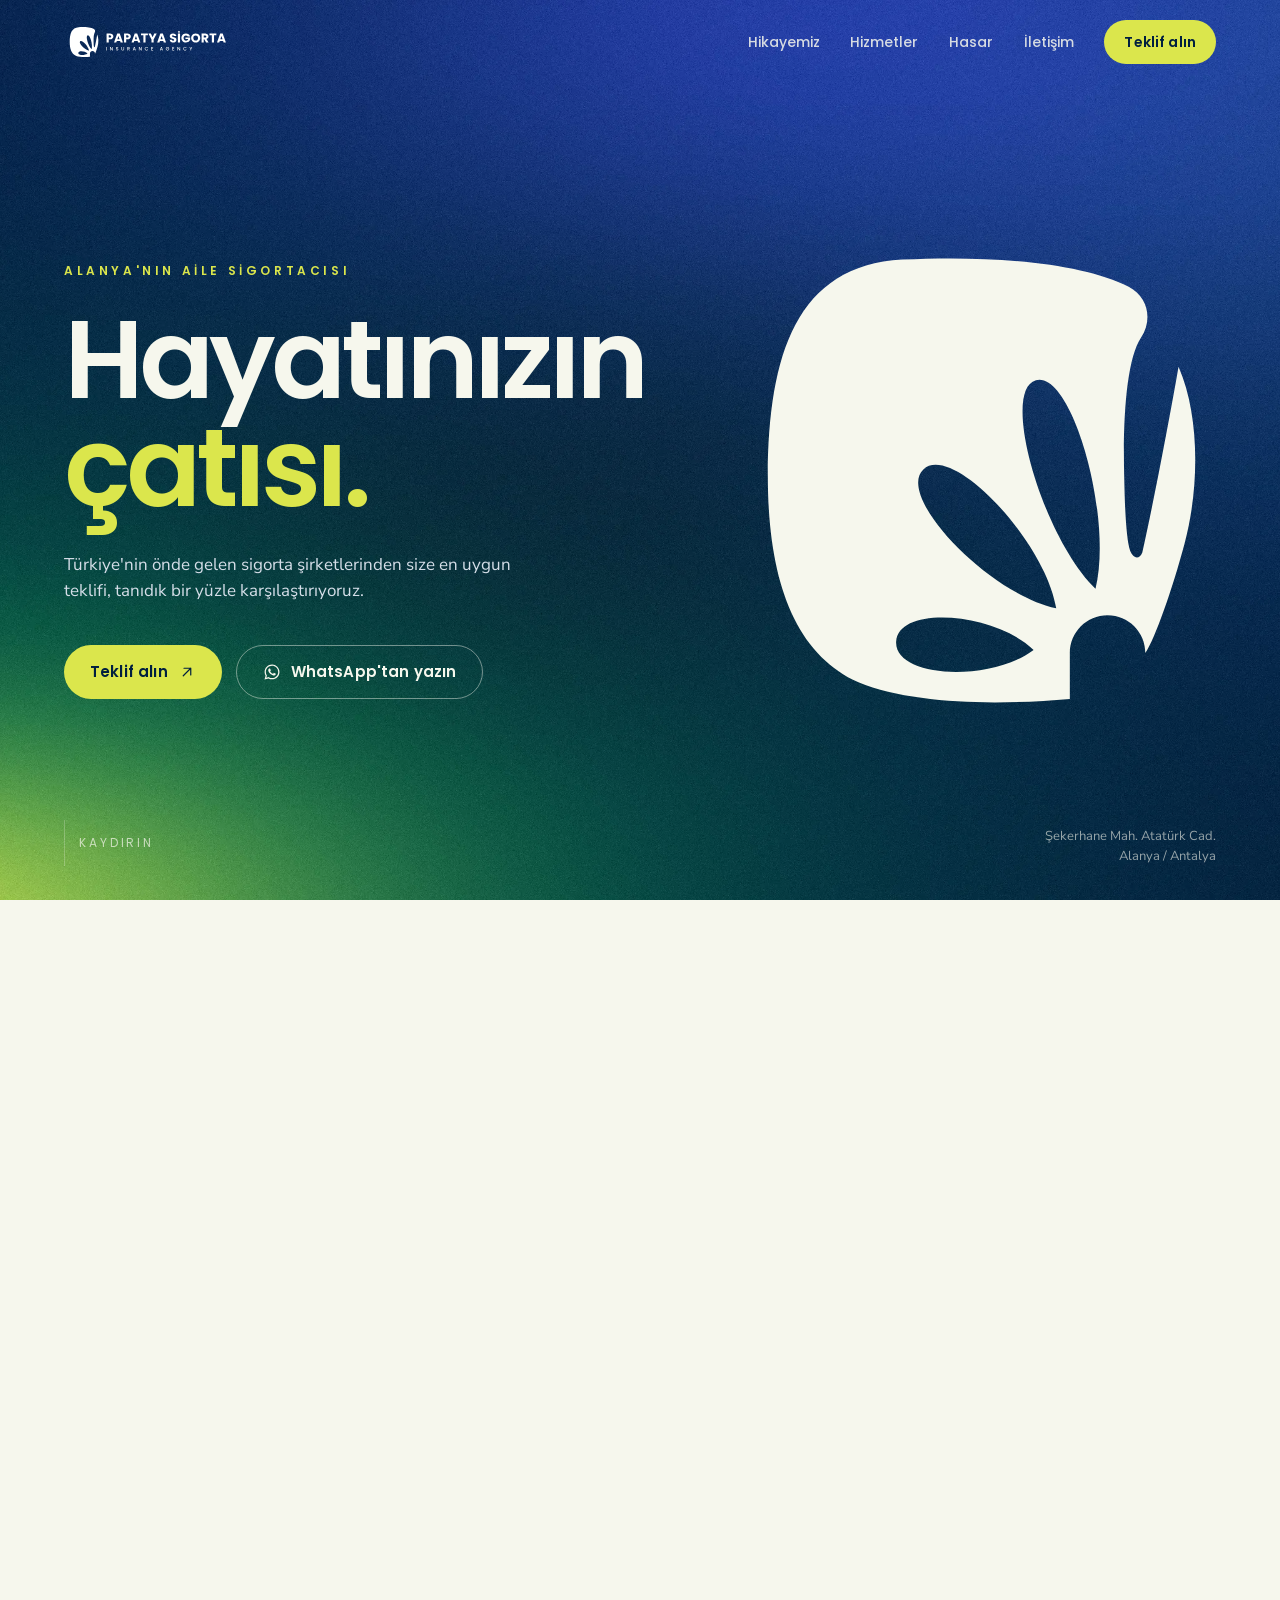
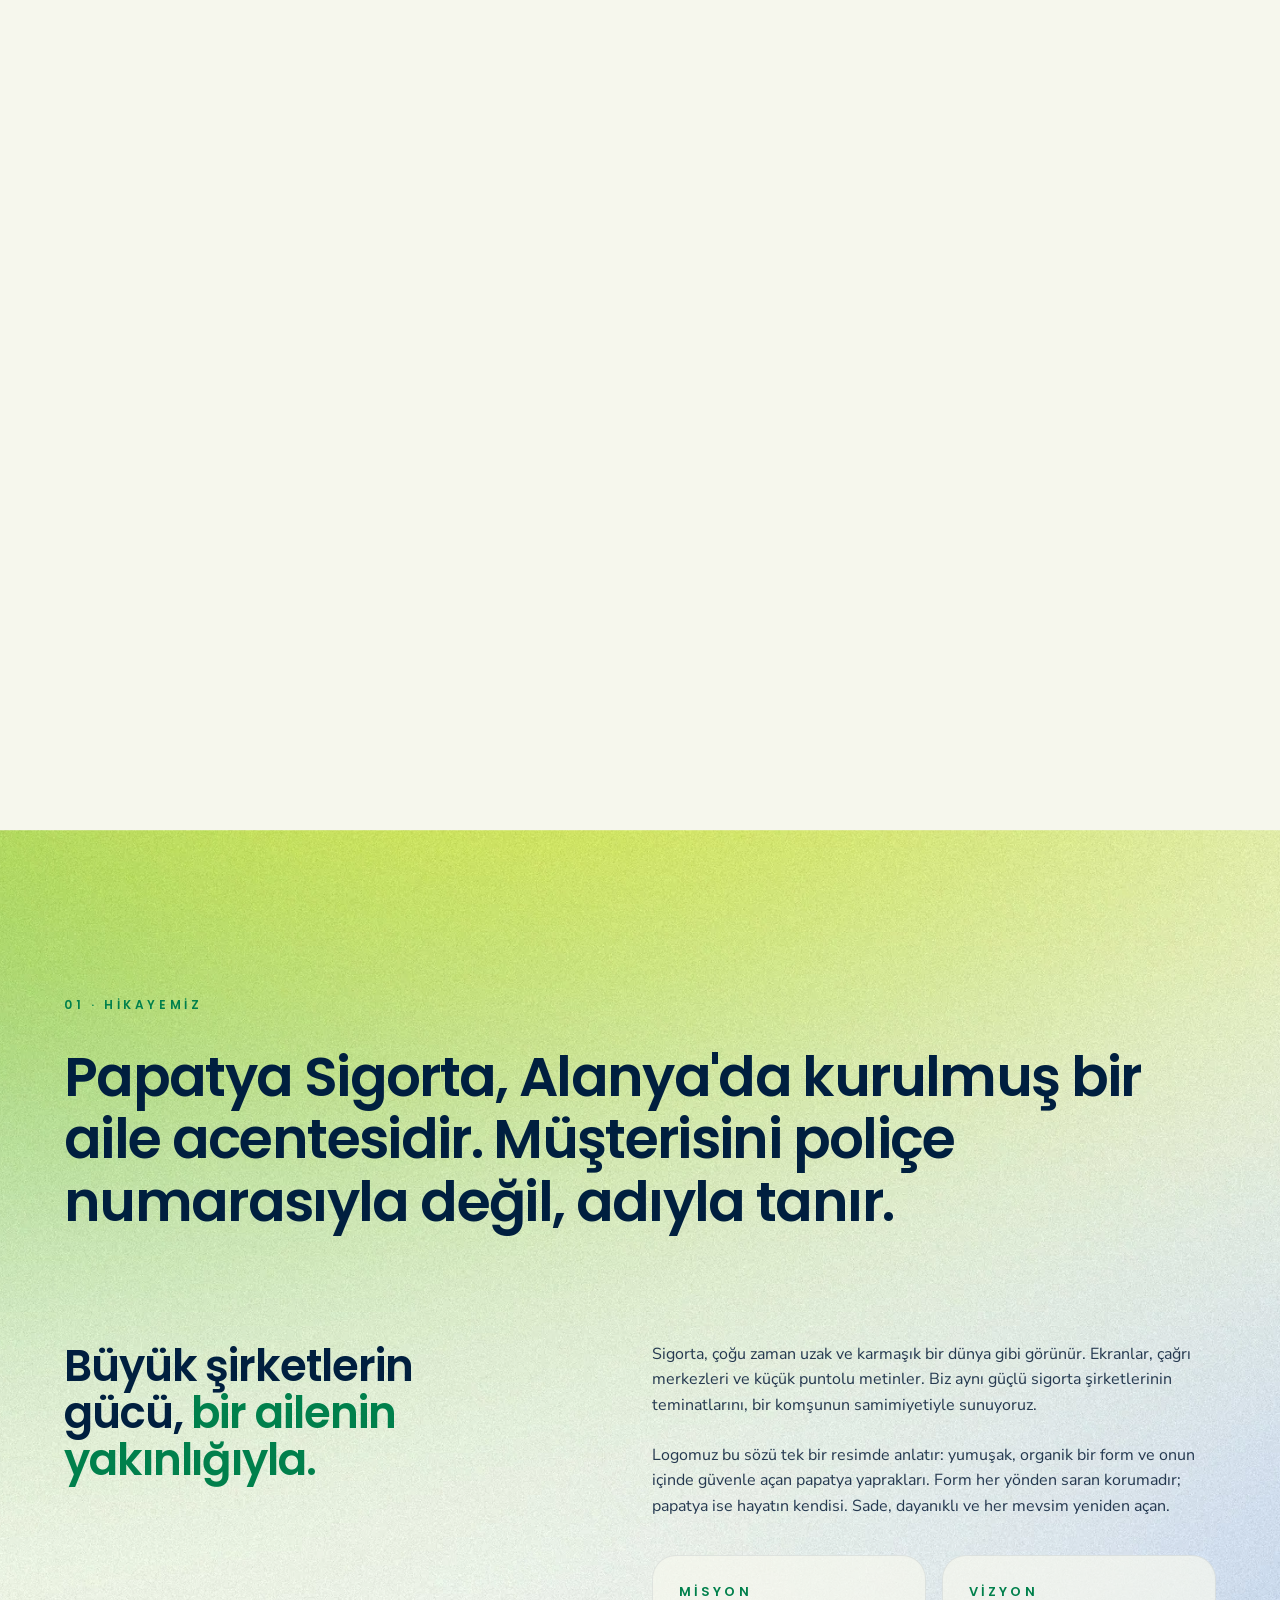
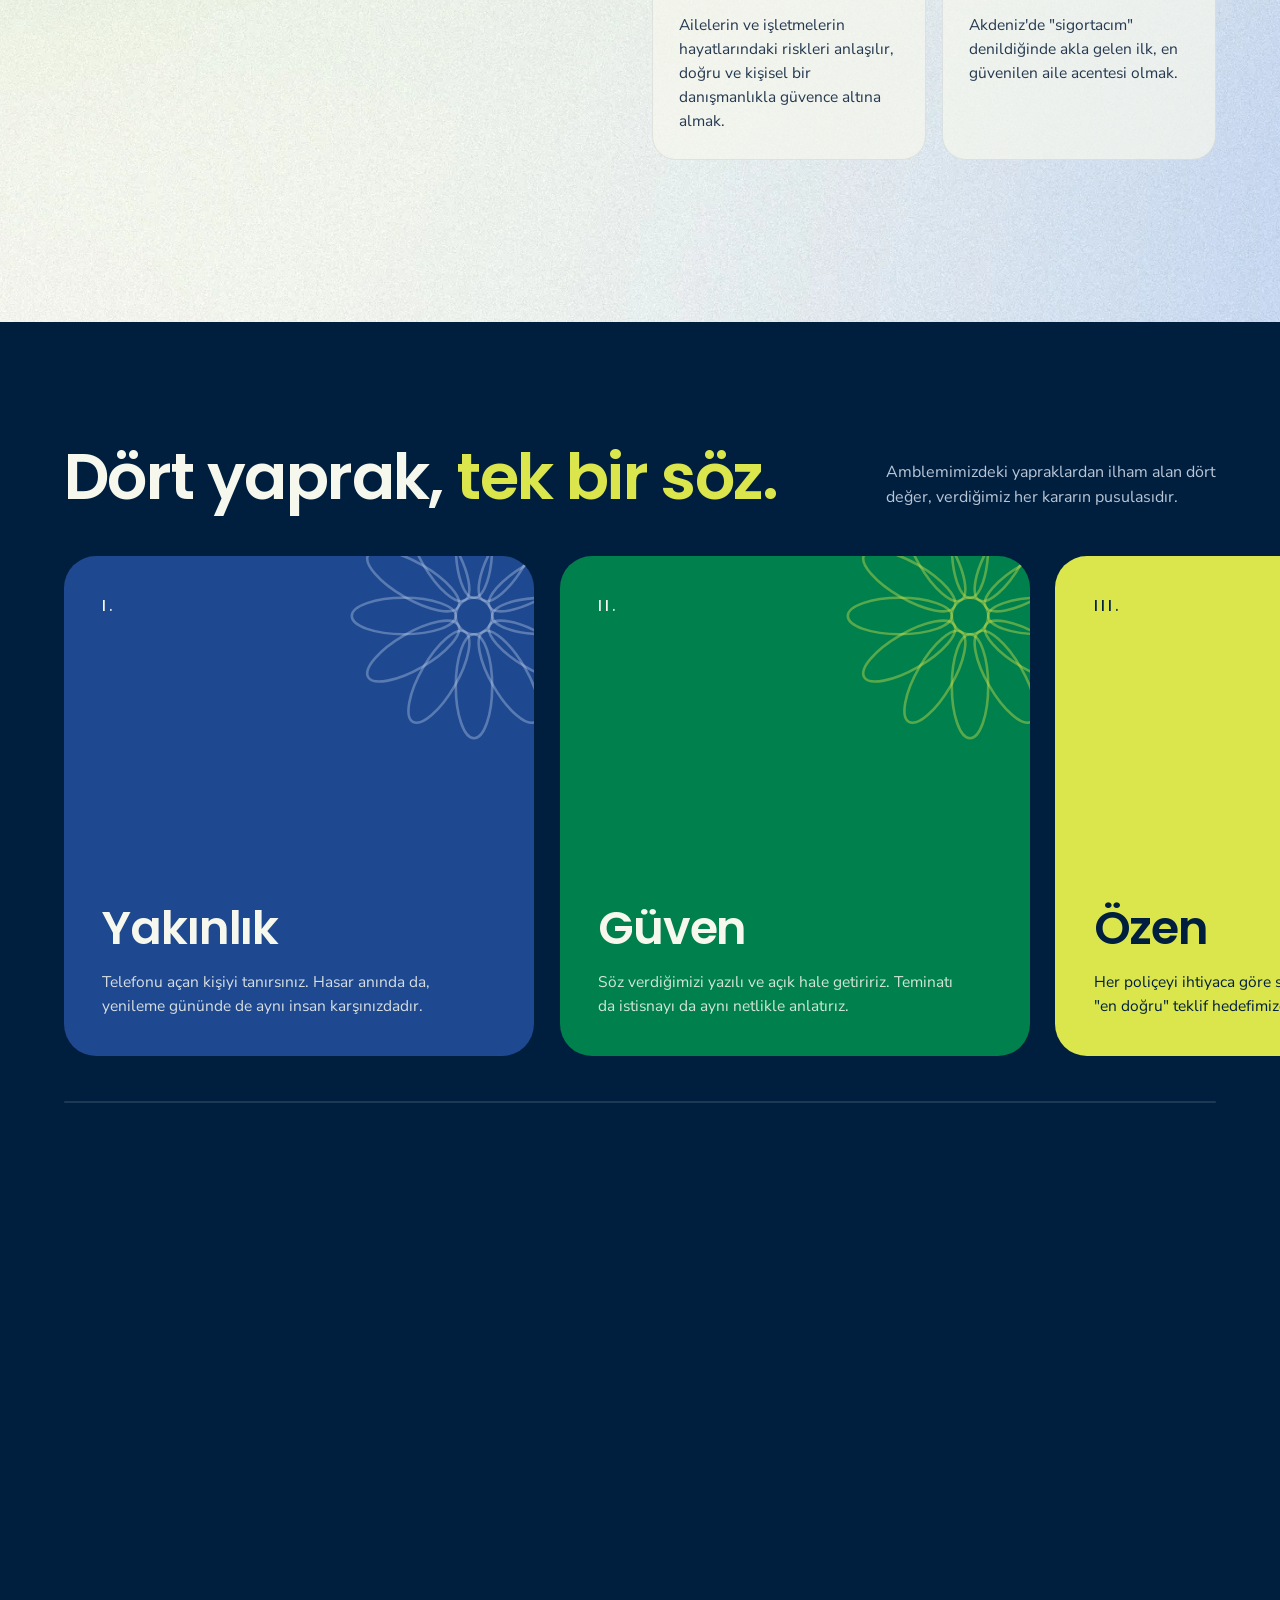
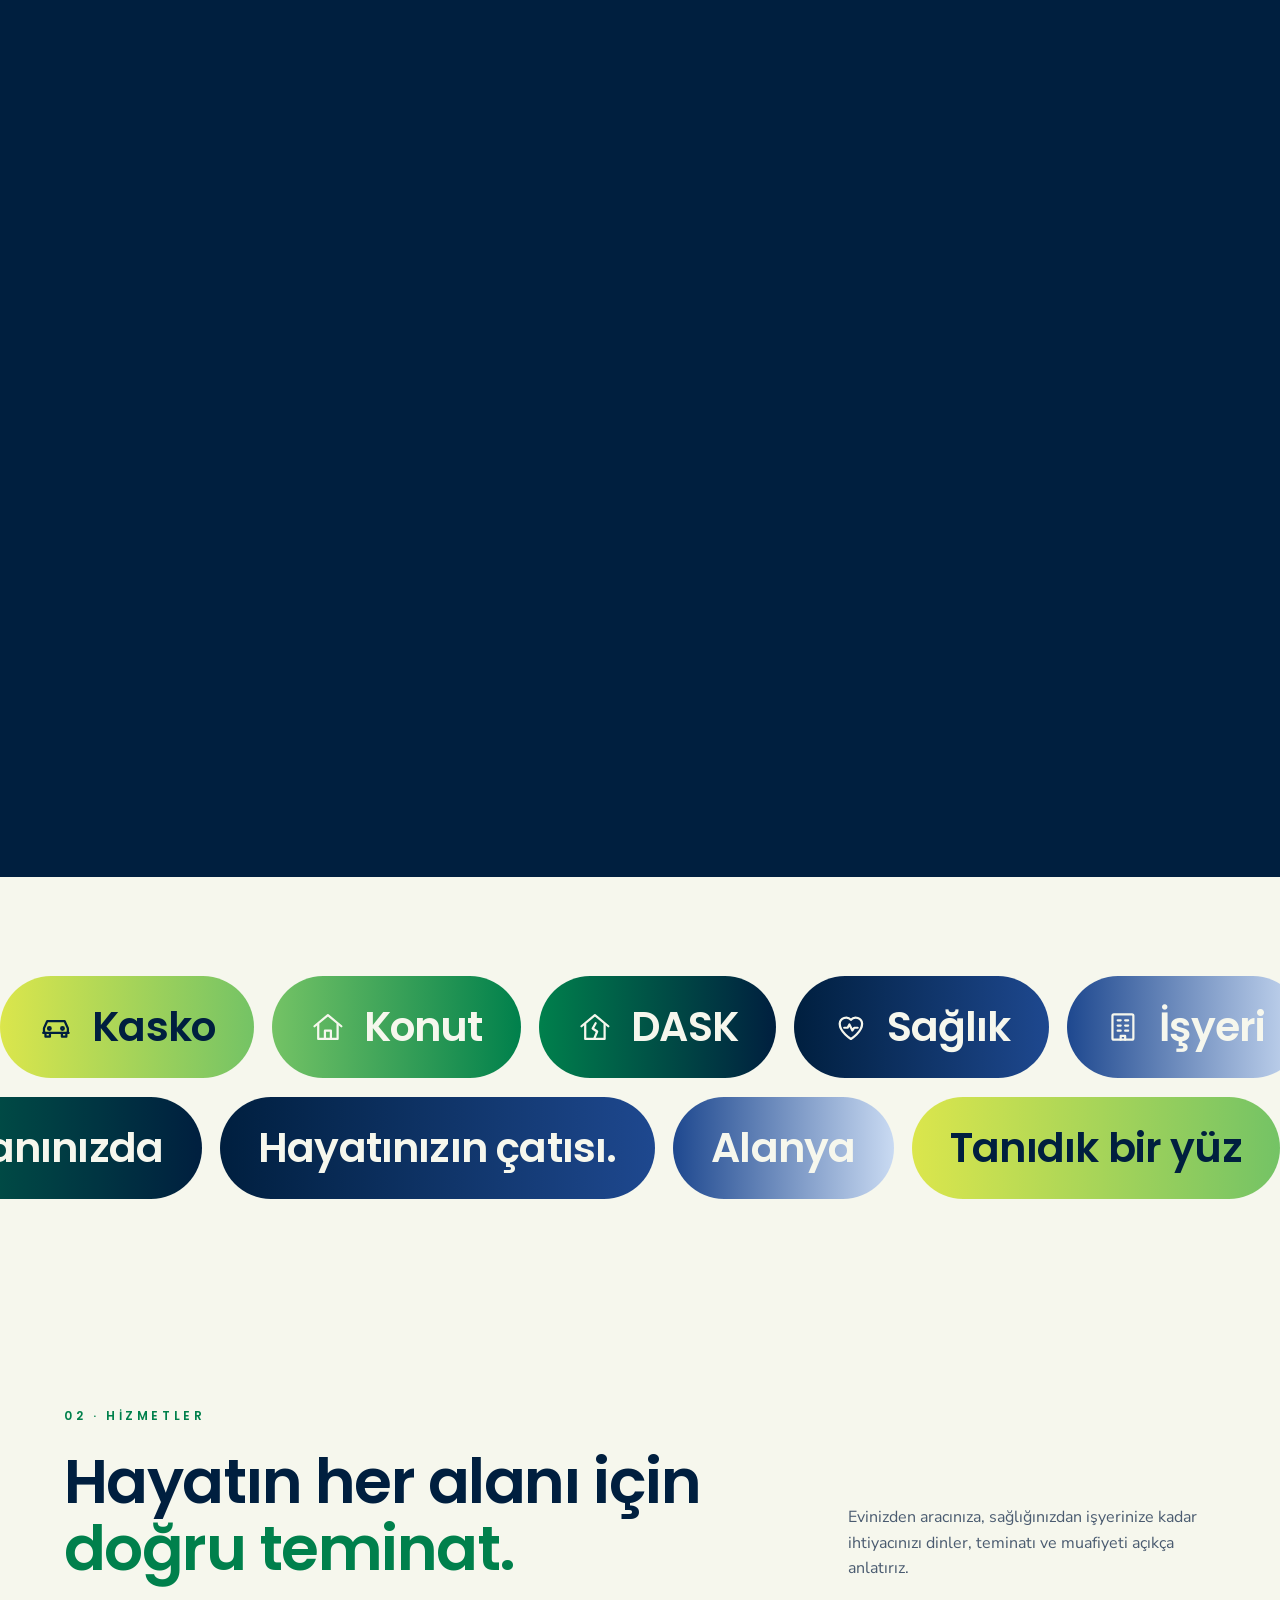
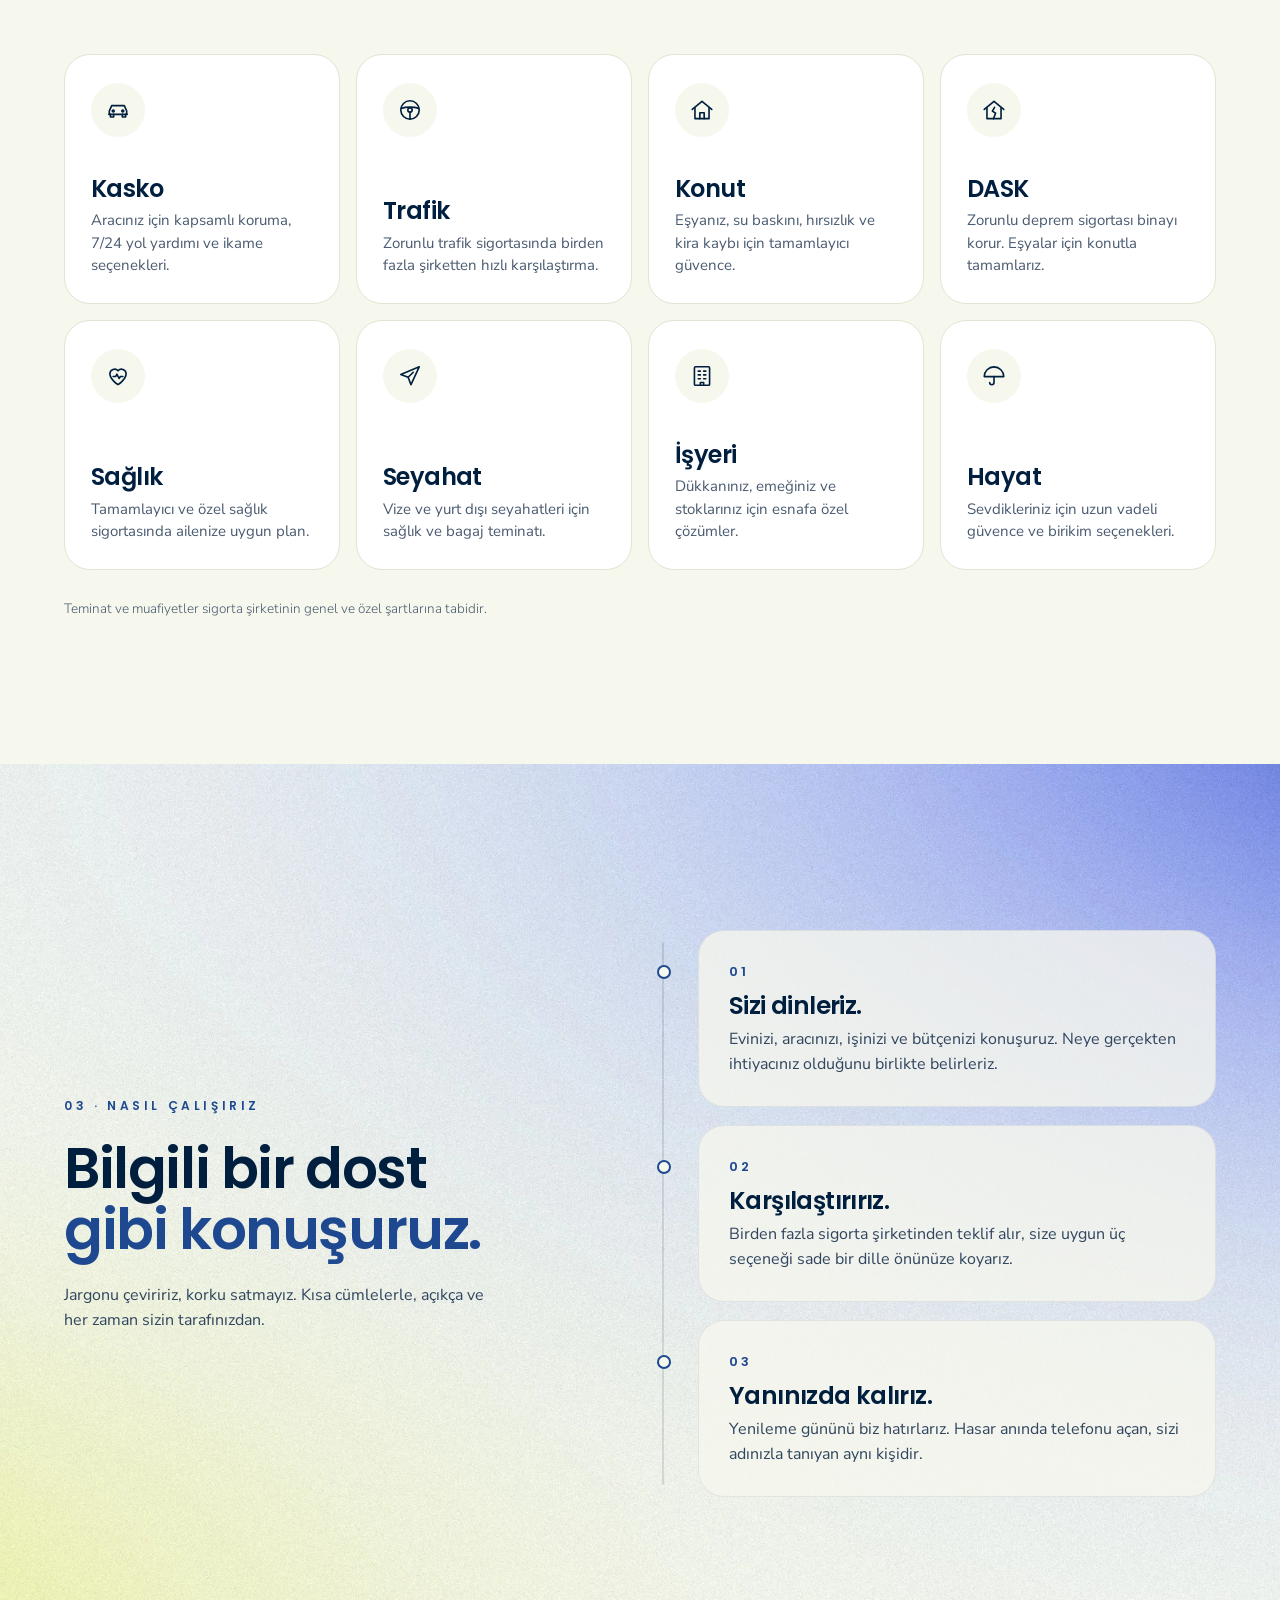
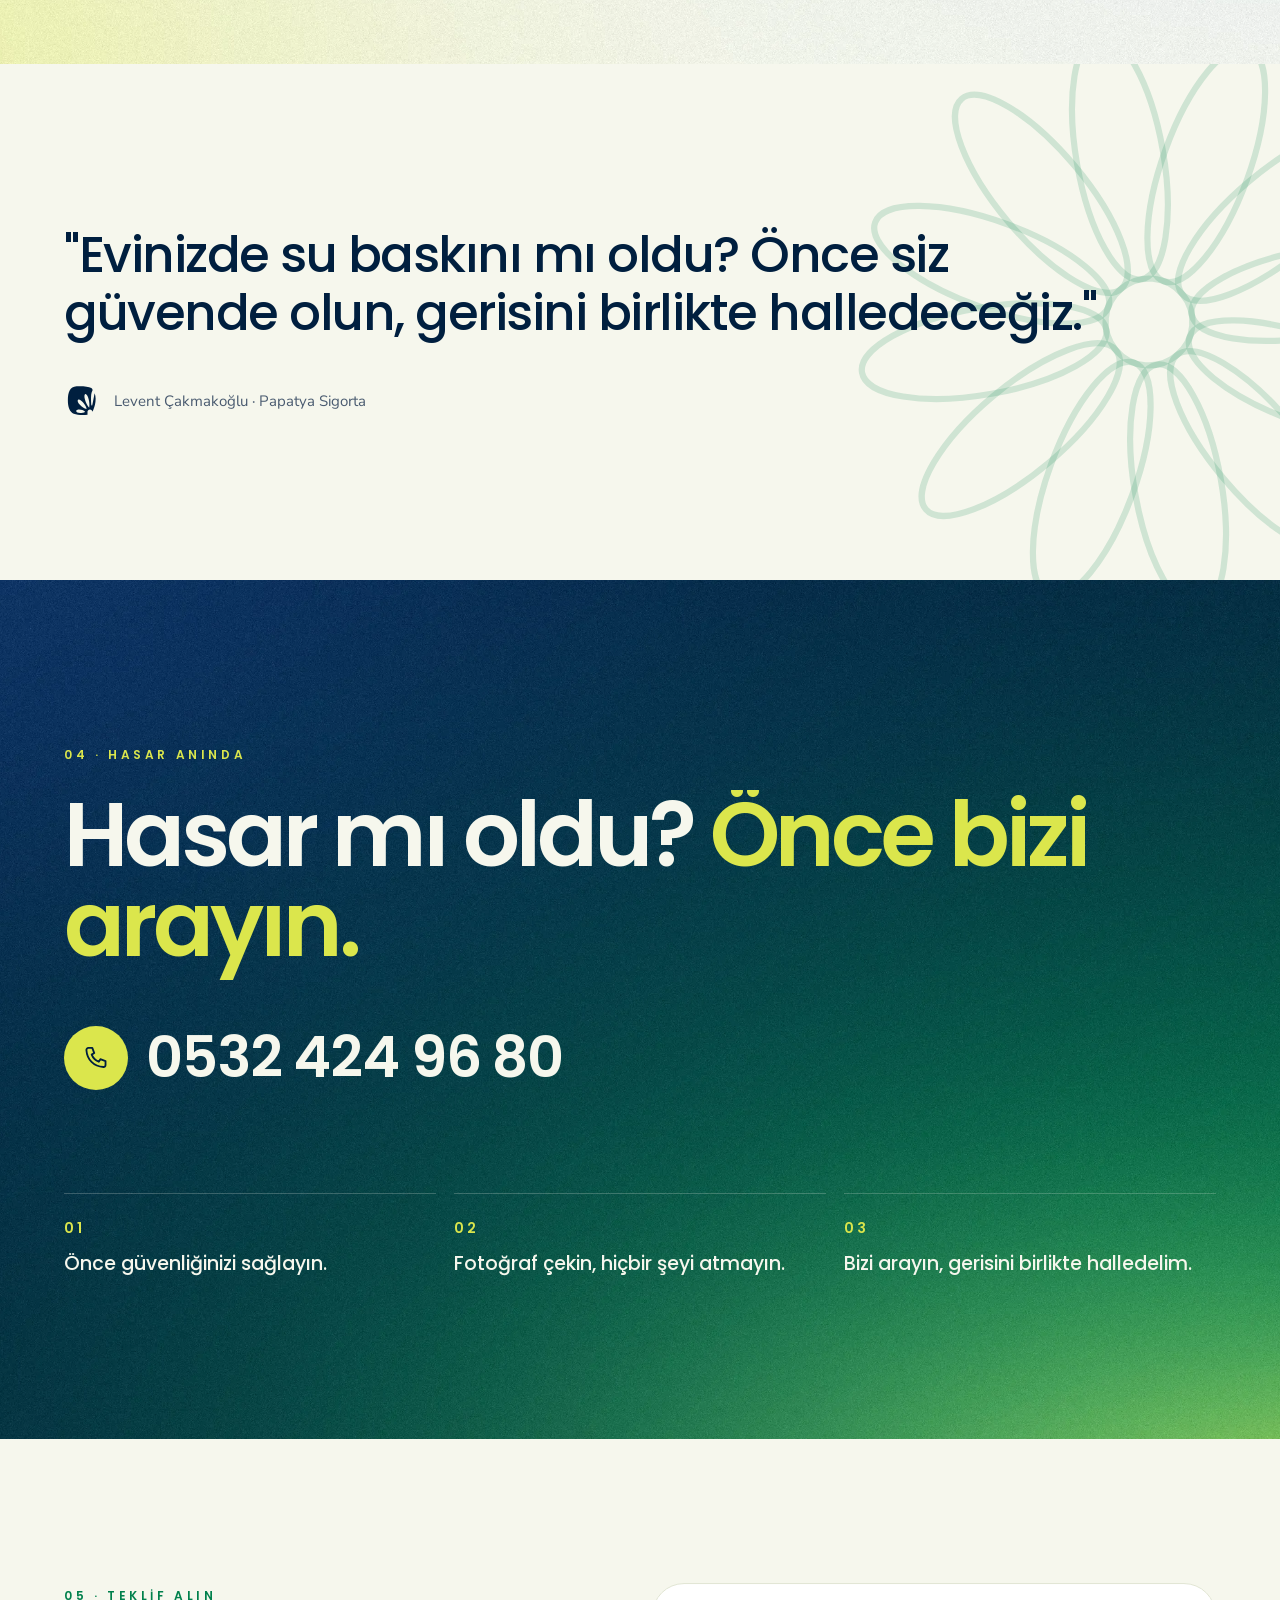
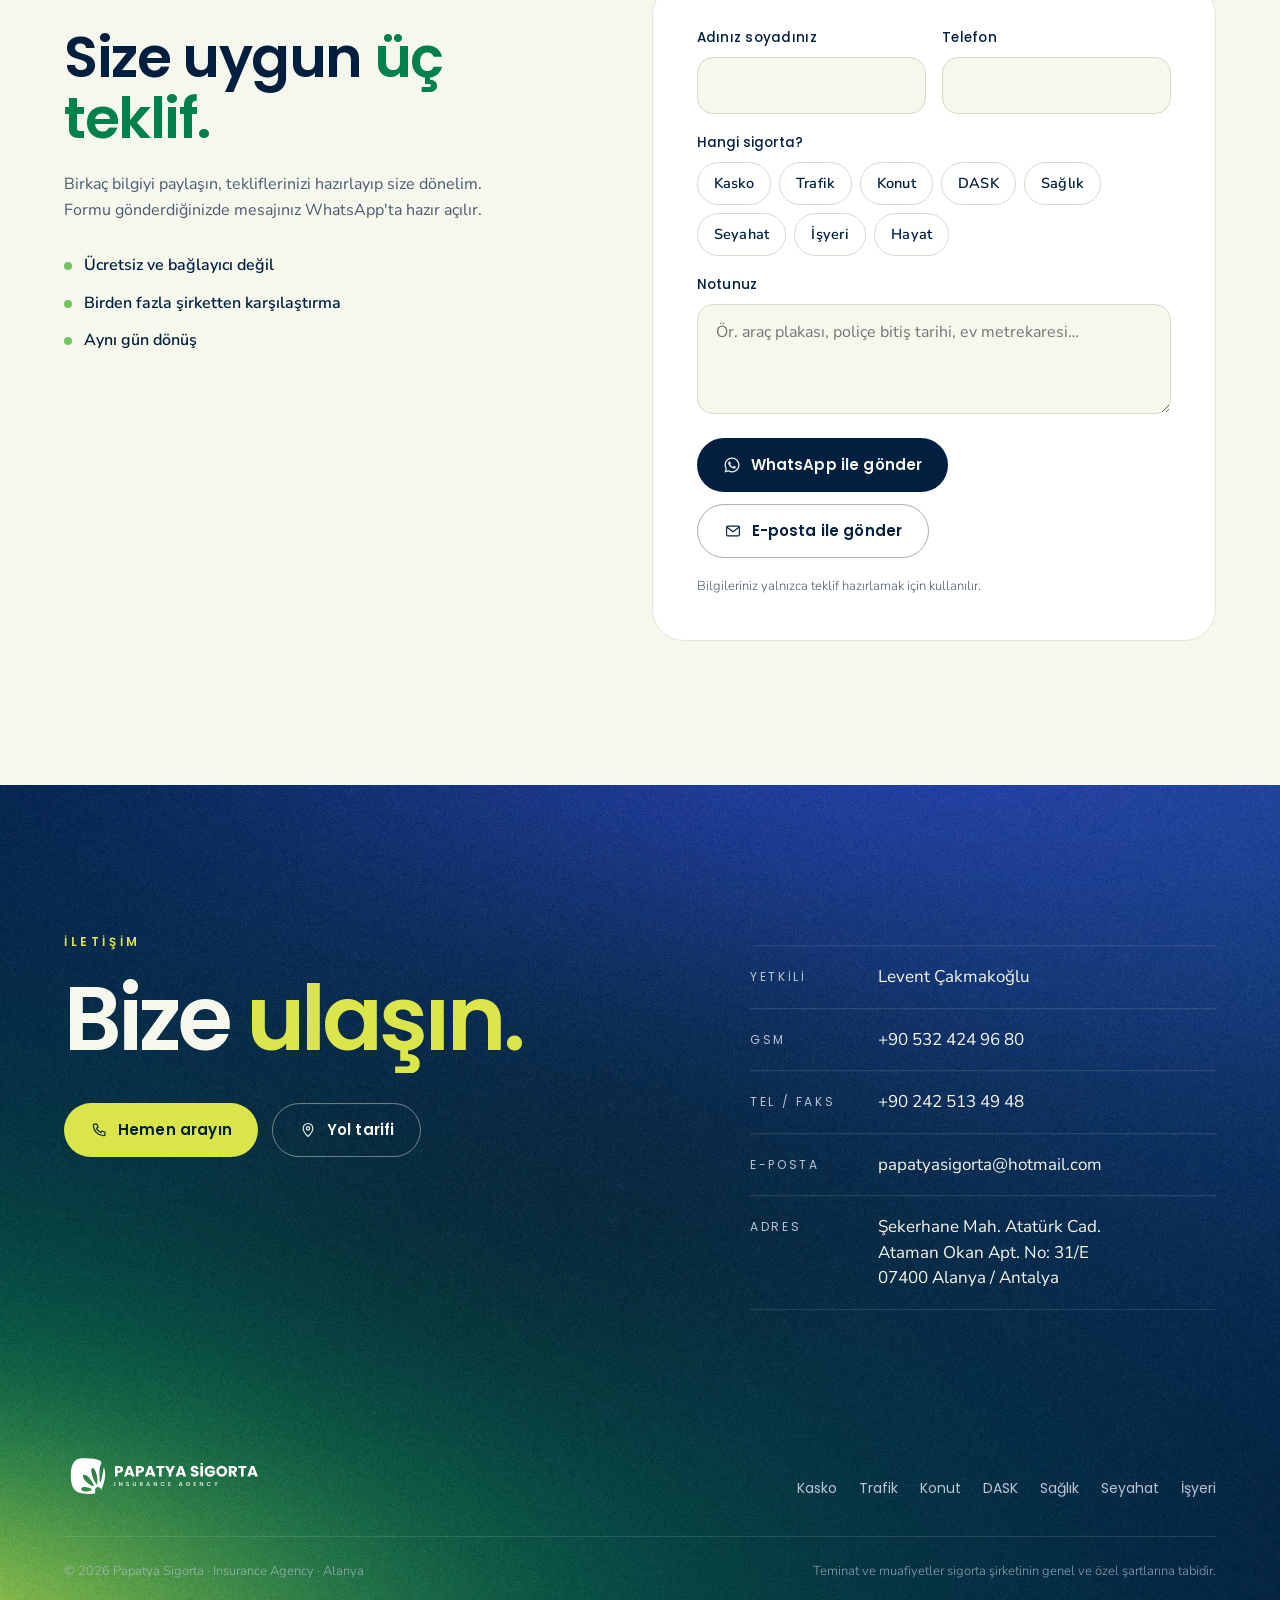
==== commit 7aa886b6: "Göreli varlık yolları Co-Authored-By: Claude Opus 5.5 <noreply@anthropic.com> Claude-Session: https:" ====
--- a/index.html
+++ b/index.html
@@ -17,13 +17,13 @@
 <meta property="og:image:width" content="1200">
 <meta property="og:image:height" content="630">
 <meta name="twitter:card" content="summary_large_image">
-<link rel="icon" href="/assets/img/favicon.svg" type="image/svg+xml">
-<link rel="icon" href="/assets/img/favicon-32.png" sizes="32x32" type="image/png">
-<link rel="apple-touch-icon" href="/assets/img/apple-touch-icon.png">
-<link rel="preload" href="/assets/fonts/poppins-latin-600-normal.woff2" as="font" type="font/woff2" crossorigin>
-<link rel="preload" href="/assets/fonts/nunito-sans-latin-400-normal.woff2" as="font" type="font/woff2" crossorigin>
-<link rel="preload" href="/assets/img/gece.webp" as="image" type="image/webp" media="(min-width:901px)">
-<link rel="stylesheet" href="/assets/css/site.css?v=1795426161">
+<link rel="icon" href="assets/img/favicon.svg" type="image/svg+xml">
+<link rel="icon" href="assets/img/favicon-32.png" sizes="32x32" type="image/png">
+<link rel="apple-touch-icon" href="assets/img/apple-touch-icon.png">
+<link rel="preload" href="assets/fonts/poppins-latin-600-normal.woff2" as="font" type="font/woff2" crossorigin>
+<link rel="preload" href="assets/fonts/nunito-sans-latin-400-normal.woff2" as="font" type="font/woff2" crossorigin>
+<link rel="preload" href="assets/img/gece.webp" as="image" type="image/webp" media="(min-width:901px)">
+<link rel="stylesheet" href="assets/css/site.css?v=1795426243">
 <script>document.documentElement.classList.replace('no-js','js')</script>
 <script type="application/ld+json">
 {"@context":"https://schema.org","@type":"InsuranceAgency","name":"Papatya Sigorta","alternateName":"Papatya Sigorta Insurance Agency","url":"https://papatyasigortalanya.com/","logo":"https://papatyasigortalanya.com/assets/img/Papatya-Sigorta-Logo-Lacivert.svg","image":"https://papatyasigortalanya.com/assets/img/og.jpg","slogan":"Hayatınızın çatısı.","telephone":"+90 242 513 49 48","faxNumber":"+90 242 513 49 48","email":"papatyasigorta@hotmail.com","address":{"@type":"PostalAddress","streetAddress":"Şekerhane Mah. Atatürk Cad. Ataman Okan Apt. No: 31/E","addressLocality":"Alanya","addressRegion":"Antalya","postalCode":"07400","addressCountry":"TR"},"areaServed":"Alanya","employee":{"@type":"Person","name":"Levent Çakmakoğlu"},"contactPoint":[{"@type":"ContactPoint","telephone":"+90 532 424 96 80","contactType":"customer service","availableLanguage":["Turkish"]}]}
@@ -73,8 +73,8 @@
 <header class="hdr" id="hdr">
  <div class="wrap">
   <a class="hdr-logo" href="#top" aria-label="Papatya Sigorta ana sayfa">
-   <img class="l-white" src="/assets/img/Papatya-Sigorta-Logo-Yatay-Beyaz.svg" alt="Papatya Sigorta" width="167" height="40">
-   <img class="l-ink" src="/assets/img/Papatya-Sigorta-Logo-Yatay-Lacivert.svg" alt="" width="167" height="40">
+   <img class="l-white" src="assets/img/Papatya-Sigorta-Logo-Yatay-Beyaz.svg" alt="Papatya Sigorta" width="167" height="40">
+   <img class="l-ink" src="assets/img/Papatya-Sigorta-Logo-Yatay-Lacivert.svg" alt="" width="167" height="40">
   </a>
   <nav aria-label="Ana menü">
    <a class="nl" href="#hikaye">Hikayemiz</a>
@@ -100,8 +100,8 @@
 
 <!-- 1 · HERO -->
 <section class="hero" data-theme="dark" aria-label="Giriş">
- <div class="bg bg-base"><picture><source media="(max-width:900px)" srcset="/assets/img/gece-m.webp"><img src="/assets/img/gece.webp" alt="" width="2560" height="1440" fetchpriority="high"></picture></div>
- <div class="bg bg-next"><picture><source media="(max-width:900px)" srcset="/assets/img/bahar-m.webp"><img src="/assets/img/bahar.webp" alt="" width="2560" height="1440" loading="lazy"></picture></div>
+ <div class="bg bg-base"><picture><source media="(max-width:900px)" srcset="assets/img/gece-m.webp"><img src="assets/img/gece.webp" alt="" width="2560" height="1440" fetchpriority="high"></picture></div>
+ <div class="bg bg-next"><picture><source media="(max-width:900px)" srcset="assets/img/bahar-m.webp"><img src="assets/img/bahar.webp" alt="" width="2560" height="1440" loading="lazy"></picture></div>
  <div class="hero-emblem" aria-hidden="true">
   <svg id="hsvg" viewBox="60 170 610 625" preserveAspectRatio="xMidYMid meet"><g id="hg"><path fill="currentColor" d="M254.5 190.52C384.5 184.52 494.5 196.52 554.5 226.52C580.5 240.52 586.5 270.52 570.5 294.52C552.5 321.52 546.5 396.52 548.5 476.52C549.5 526.52 551.5 561.52 556.5 576.52C560.5 586.52 568.5 588.52 572.5 578.52C588.5 506.52 607.5 406.52 620.5 332.52C648.5 396.52 648.5 491.52 628.5 566.52C612.5 626.52 589.5 692.52 576.5 711.52C576.5 683.91 554.11 661.52 526.5 661.52C498.89 661.52 476.5 683.91 476.5 711.52L476.5 772.52C384.5 780.52 269.5 780.52 196.5 750.52C112.5 712.52 76.5 616.52 76.5 476.52C77.5 316.52 114.5 198.52 254.5 190.52ZM510.5 626.52C534.1 530.18 478.8 336.98 431.5 350.52C384.2 364.06 439.5 557.26 510.5 626.52ZM458.5 652.52C442.99 561.65 319.79 432.85 282.5 468.52C245.21 504.19 368.41 632.99 458.5 652.52ZM428.5 707.52C376.72 657.5 249.42 648.25 246.5 696.52C243.58 744.79 371.08 750.93 428.5 707.52Z"/></g></svg>
  </div>
@@ -122,7 +122,7 @@
 
 <!-- 2 · STORY -->
 <section class="story" id="hikaye" data-theme="light">
- <div class="bg"><picture><source media="(max-width:900px)" srcset="/assets/img/bahar-m.webp"><img src="/assets/img/bahar.webp" alt="" width="2560" height="1440" loading="lazy"></picture></div>
+ <div class="bg"><picture><source media="(max-width:900px)" srcset="assets/img/bahar-m.webp"><img src="assets/img/bahar.webp" alt="" width="2560" height="1440" loading="lazy"></picture></div>
  <div class="wrap">
   <span class="eyebrow rv">01 · Hikayemiz</span>
   <p class="story-big" data-words>Papatya Sigorta, Alanya'da kurulmuş bir aile acentesidir. Müşterisini poliçe numarasıyla değil, adıyla tanır.</p>
@@ -189,7 +189,7 @@
 
 <!-- 6 · PROCESS -->
 <section class="process" data-theme="light" aria-labelledby="sur-h">
- <div class="bg"><picture><source media="(max-width:900px)" srcset="/assets/img/gokyuzu-m.webp"><img src="/assets/img/gokyuzu.webp" alt="" width="2560" height="1440" loading="lazy"></picture></div>
+ <div class="bg"><picture><source media="(max-width:900px)" srcset="assets/img/gokyuzu-m.webp"><img src="assets/img/gokyuzu.webp" alt="" width="2560" height="1440" loading="lazy"></picture></div>
  <div class="process-pin">
   <div class="wrap">
    <div class="process-left">
@@ -213,14 +213,14 @@
  <div class="wrap">
   <blockquote>
    <p data-words>"Evinizde su baskını mı oldu? Önce siz güvende olun, gerisini birlikte halledeceğiz."</p>
-   <cite><img src="/assets/img/Papatya-Sigorta-Amblem-Lacivert.svg" alt="" width="36" height="35">Levent Çakmakoğlu · Papatya Sigorta</cite>
+   <cite><img src="assets/img/Papatya-Sigorta-Amblem-Lacivert.svg" alt="" width="36" height="35">Levent Çakmakoğlu · Papatya Sigorta</cite>
   </blockquote>
  </div>
 </section>
 
 <!-- 8 · CLAIM -->
 <section class="claim" id="hasar" data-theme="dark" aria-labelledby="has-h">
- <div class="bg"><picture><source media="(max-width:900px)" srcset="/assets/img/derin-m.webp"><img src="/assets/img/derin.webp" alt="" width="2560" height="1440" loading="lazy"></picture></div>
+ <div class="bg"><picture><source media="(max-width:900px)" srcset="assets/img/derin-m.webp"><img src="assets/img/derin.webp" alt="" width="2560" height="1440" loading="lazy"></picture></div>
  <div class="wrap">
   <span class="eyebrow rv">04 · Hasar anında</span>
   <h2 id="has-h" data-split>Hasar mı oldu? <em>Önce bizi arayın.</em></h2>
@@ -272,7 +272,7 @@
 
 <!-- 10 · CONTACT -->
 <footer class="contact" id="iletisim" data-theme="dark">
- <div class="bg"><picture><source media="(max-width:900px)" srcset="/assets/img/gece-m.webp"><img src="/assets/img/gece.webp" alt="" width="2560" height="1440" loading="lazy"></picture></div>
+ <div class="bg"><picture><source media="(max-width:900px)" srcset="assets/img/gece-m.webp"><img src="assets/img/gece.webp" alt="" width="2560" height="1440" loading="lazy"></picture></div>
  <div class="wrap">
   <div class="contact-top">
    <div class="t">
@@ -292,7 +292,7 @@
    </dl>
   </div>
   <div class="foot">
-   <a class="fl" href="#top" aria-label="Başa dön"><img src="/assets/img/Papatya-Sigorta-Logo-Yatay-Beyaz.svg" alt="Papatya Sigorta" width="200" height="48"></a>
+   <a class="fl" href="#top" aria-label="Başa dön"><img src="assets/img/Papatya-Sigorta-Logo-Yatay-Beyaz.svg" alt="Papatya Sigorta" width="200" height="48"></a>
    <div class="svcs"><span>Kasko</span><span>Trafik</span><span>Konut</span><span>DASK</span><span>Sağlık</span><span>Seyahat</span><span>İşyeri</span></div>
   </div>
   <div class="foot-legal"><span>© 2026 Papatya Sigorta · Insurance Agency · Alanya</span><span>Teminat ve muafiyetler sigorta şirketinin genel ve özel şartlarına tabidir.</span></div>
@@ -303,9 +303,9 @@
 
 <a class="wa" href="https://wa.me/905324249680" target="_blank" rel="noopener" aria-label="WhatsApp'tan yazın"><svg><use href="#i-wa"/></svg></a>
 
-<script src="/assets/js/lenis.min.js?v=1795426161" defer></script>
-<script src="/assets/js/gsap.min.js?v=1795426161" defer></script>
-<script src="/assets/js/ScrollTrigger.min.js?v=1795426161" defer></script>
-<script src="/assets/js/site.js?v=1795426161" defer></script>
+<script src="assets/js/lenis.min.js?v=1795426243" defer></script>
+<script src="assets/js/gsap.min.js?v=1795426243" defer></script>
+<script src="assets/js/ScrollTrigger.min.js?v=1795426243" defer></script>
+<script src="assets/js/site.js?v=1795426243" defer></script>
 </body>
 </html>
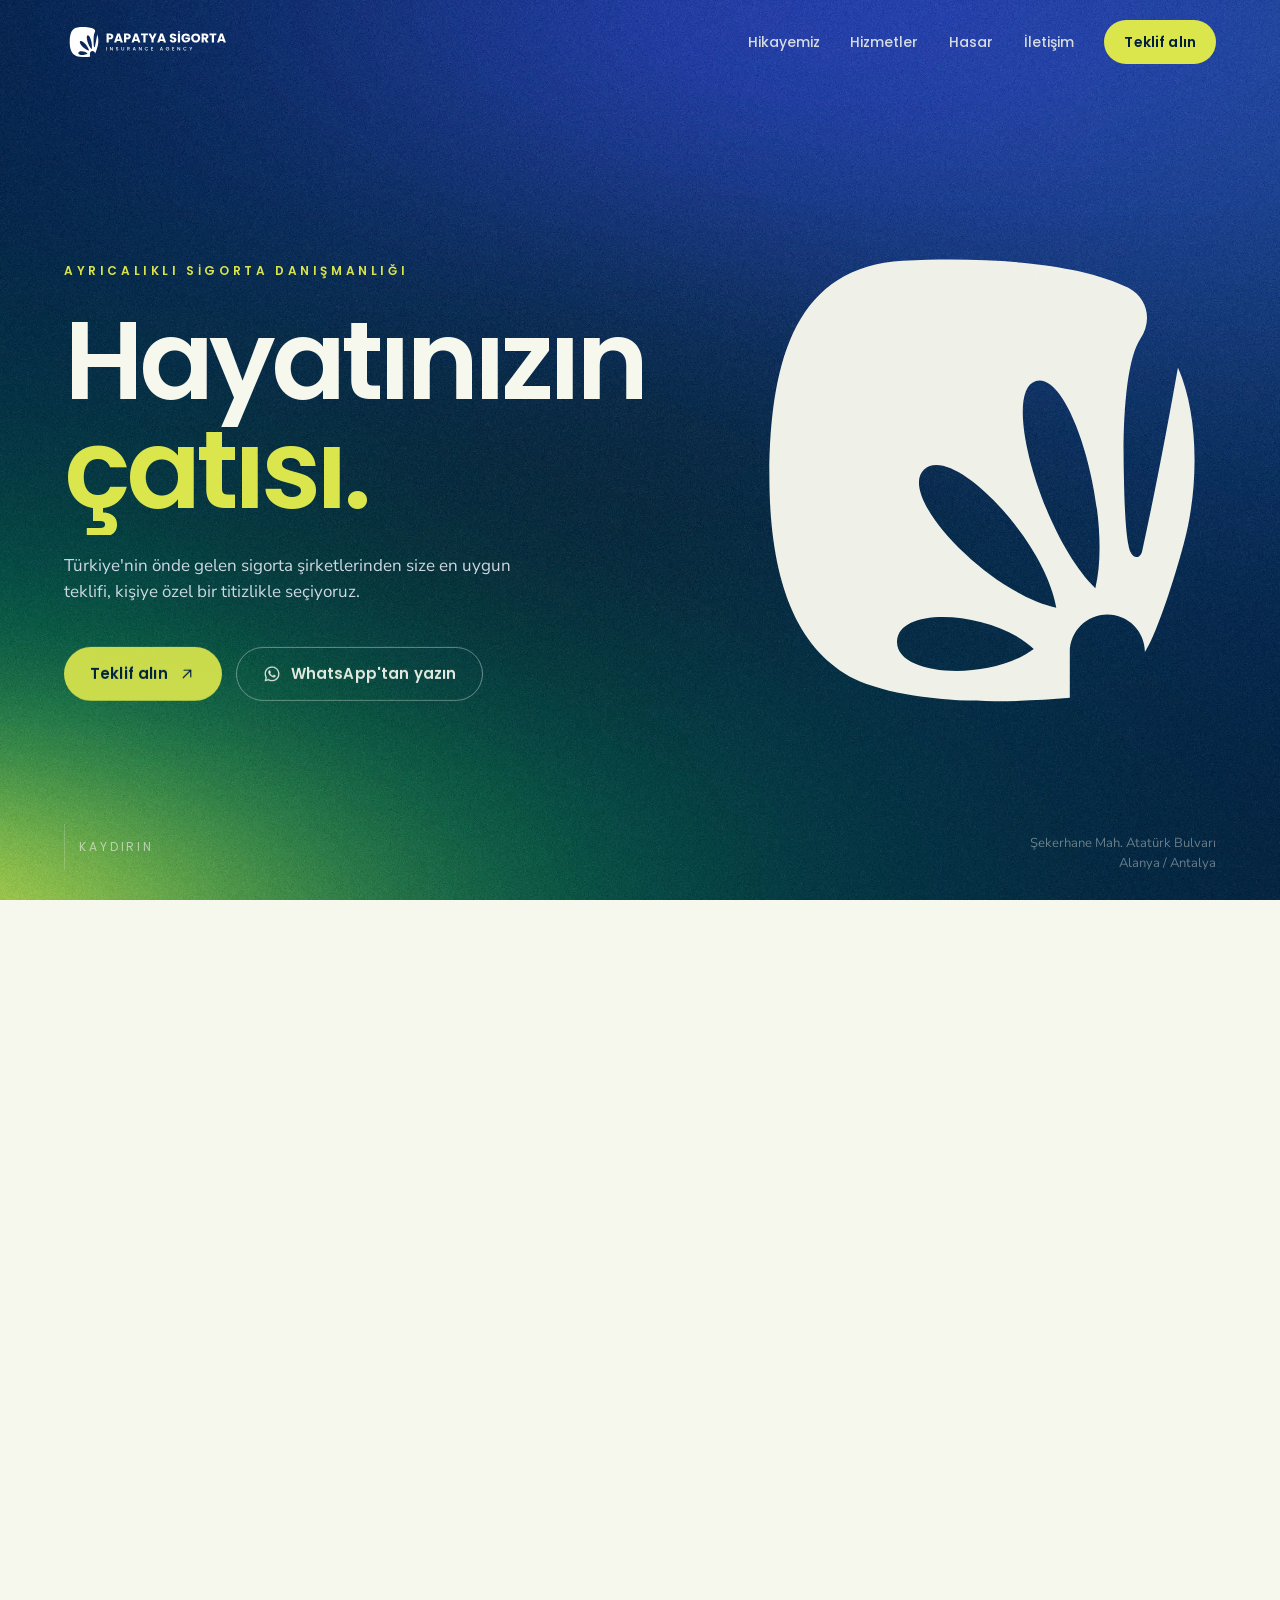
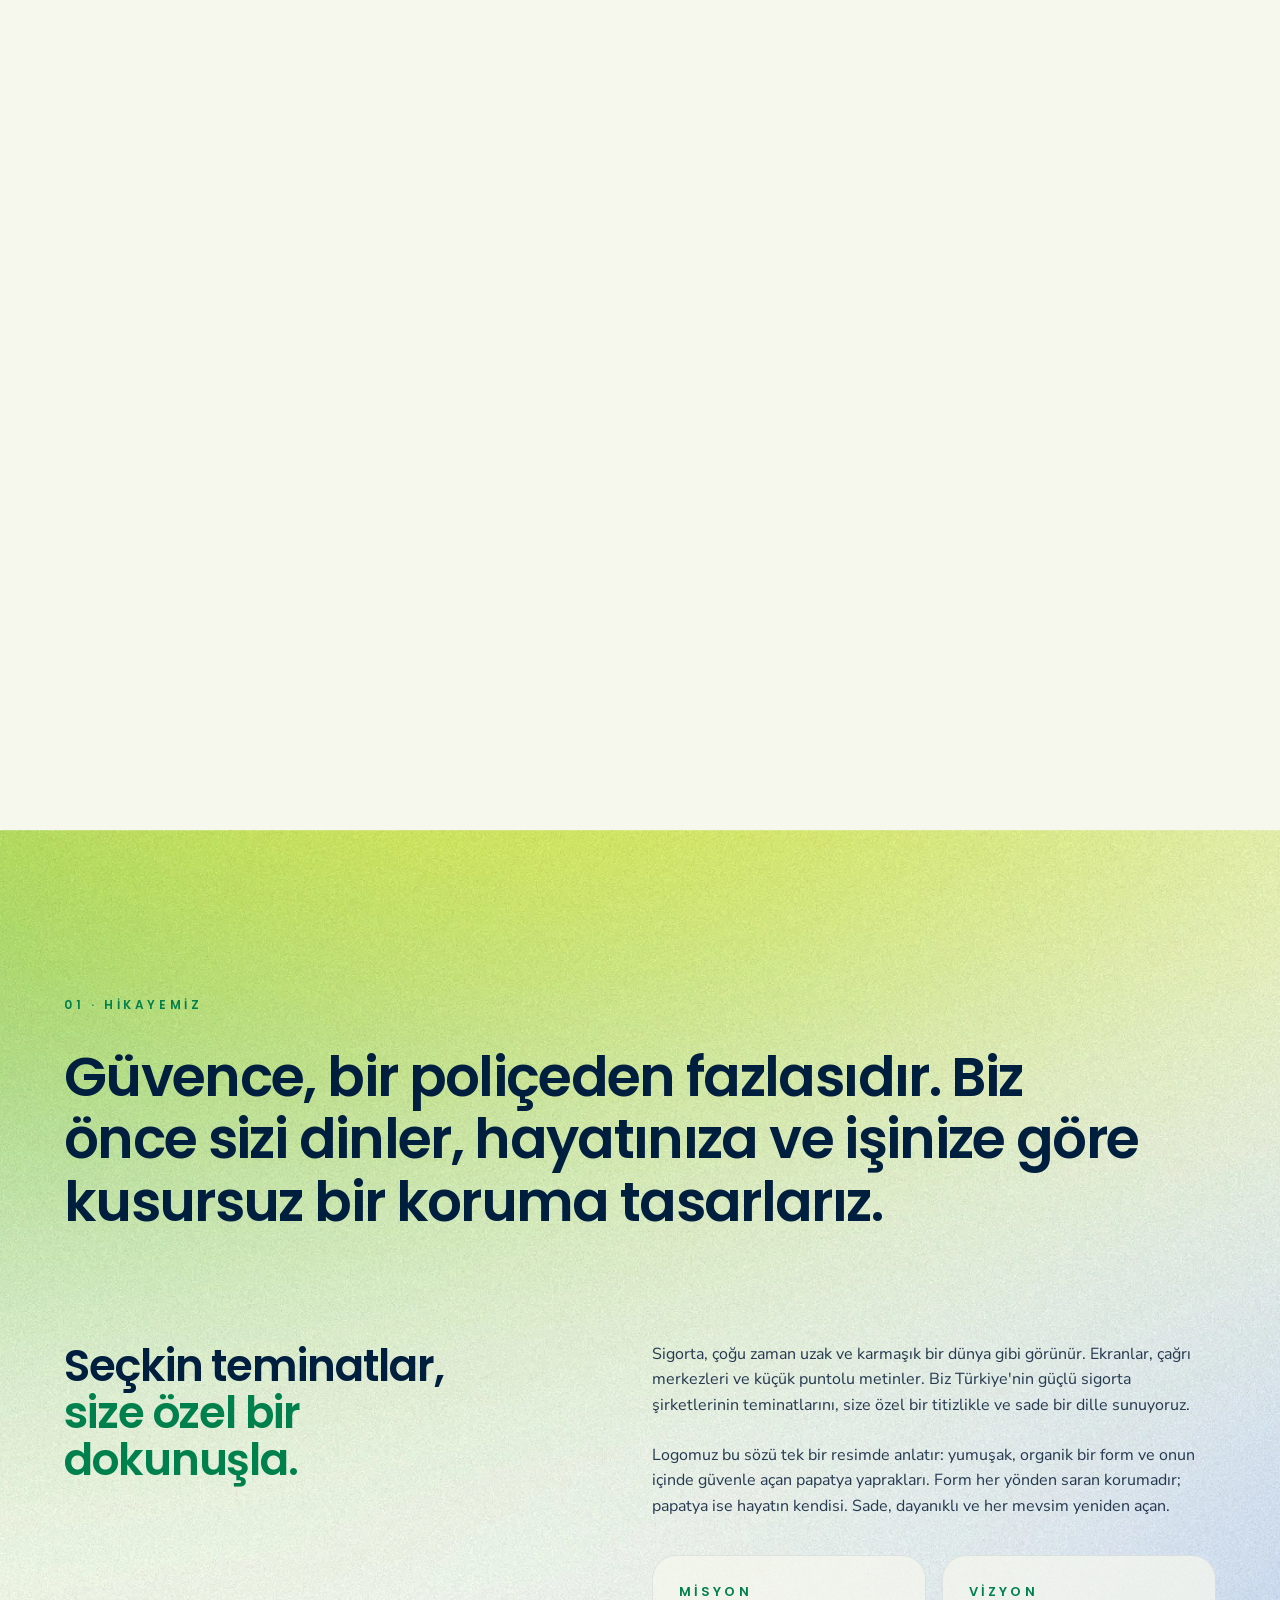
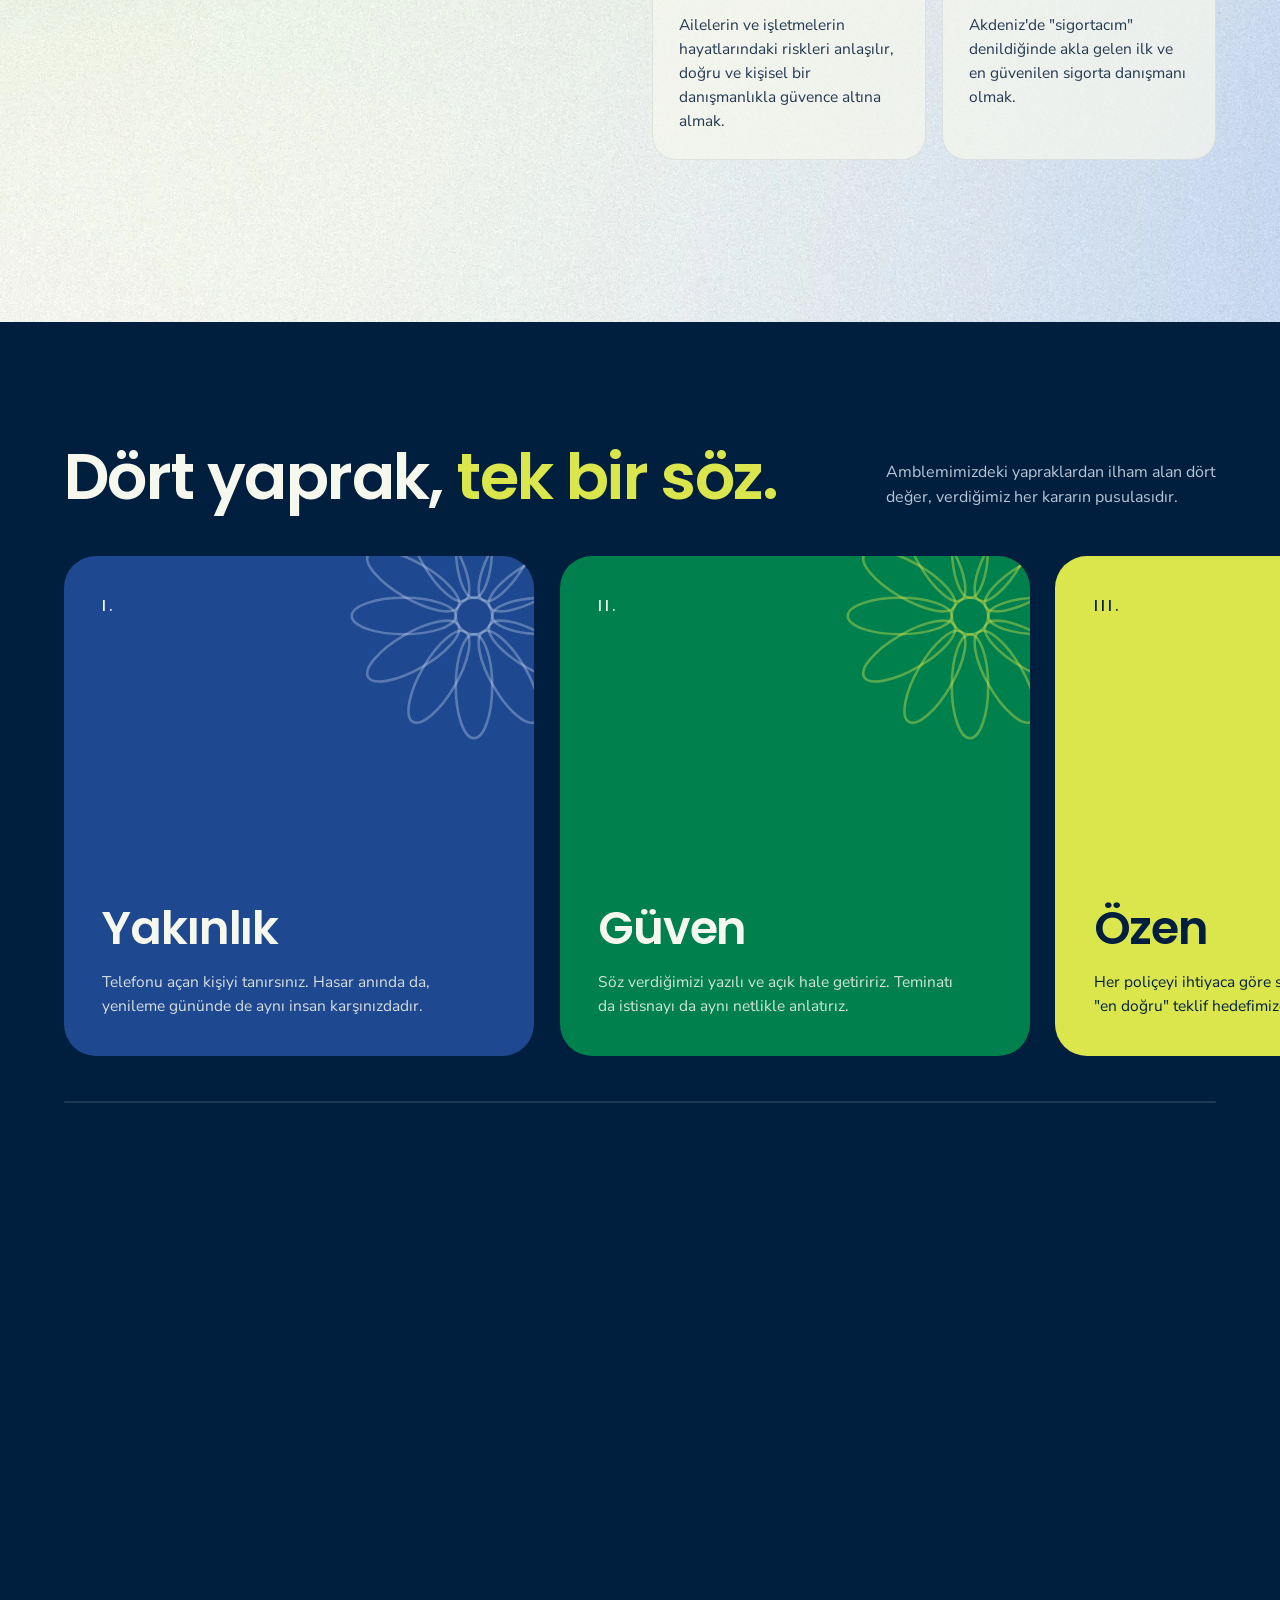
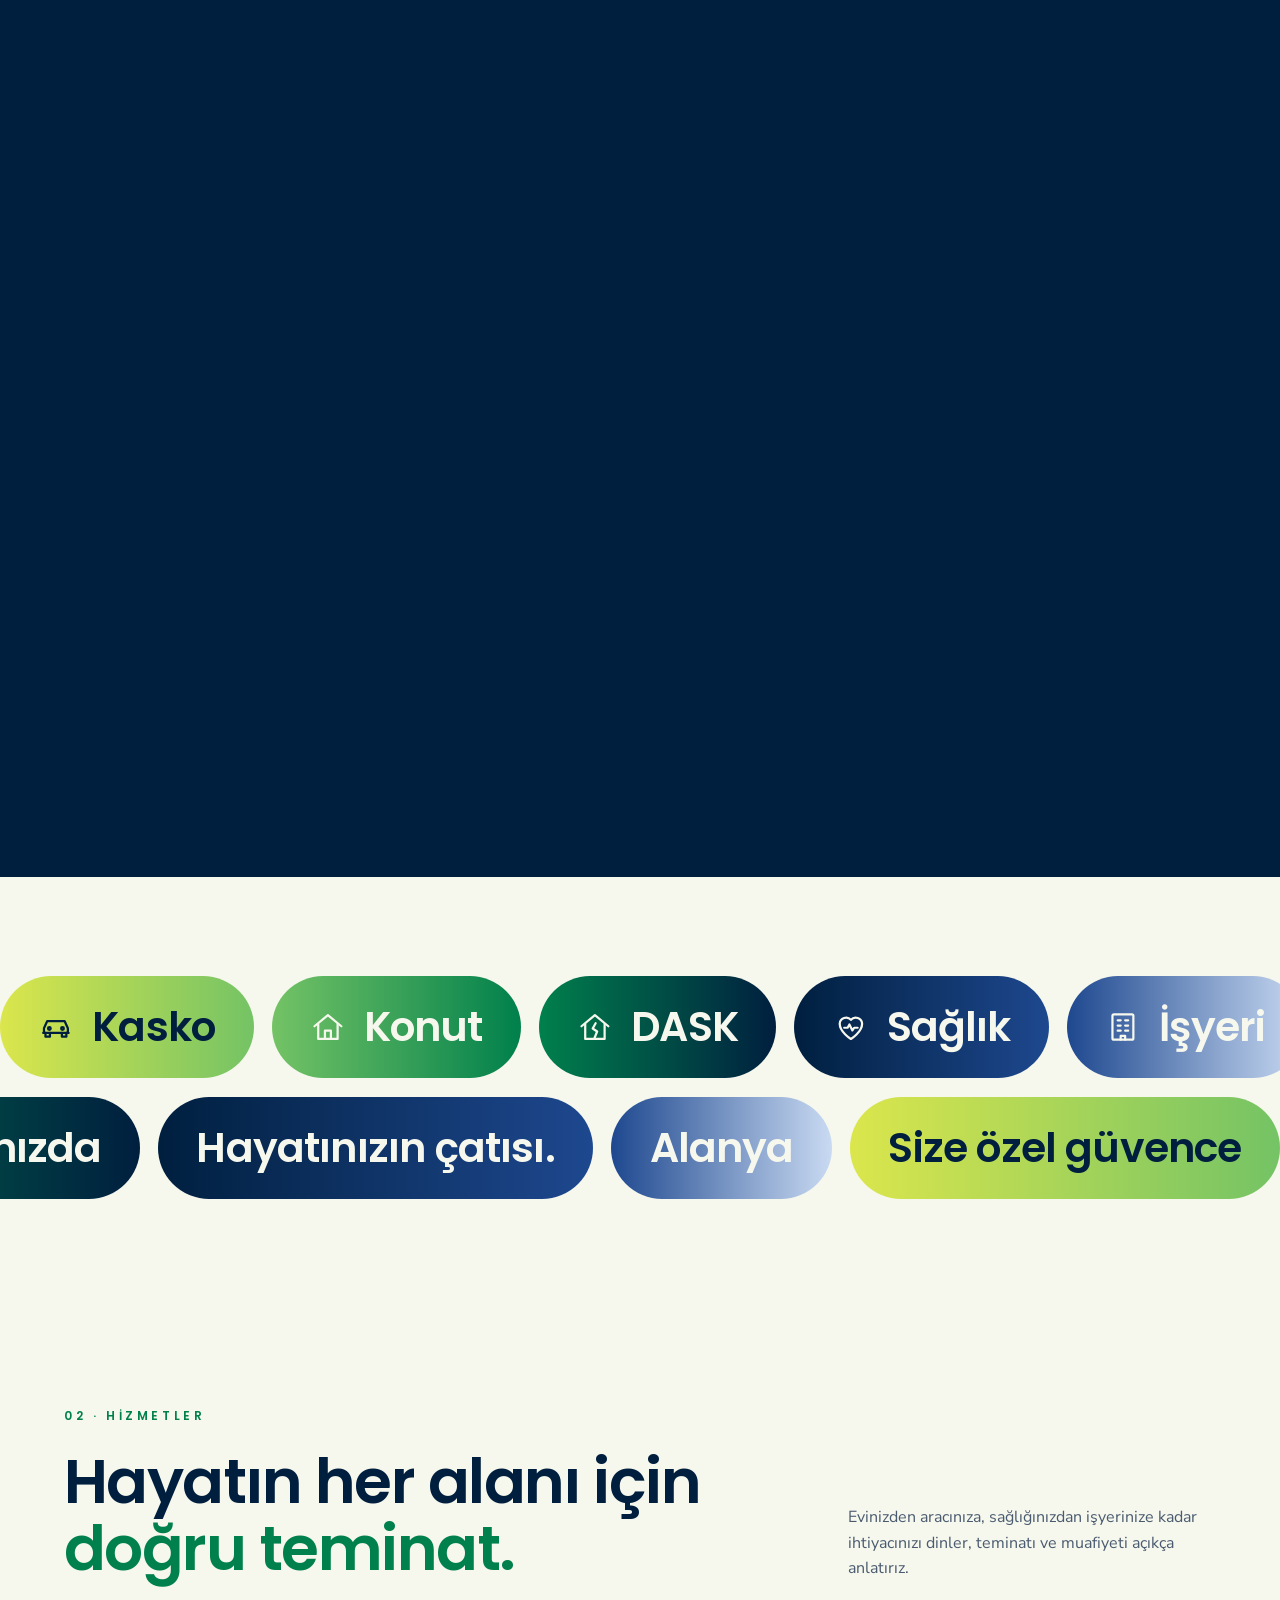
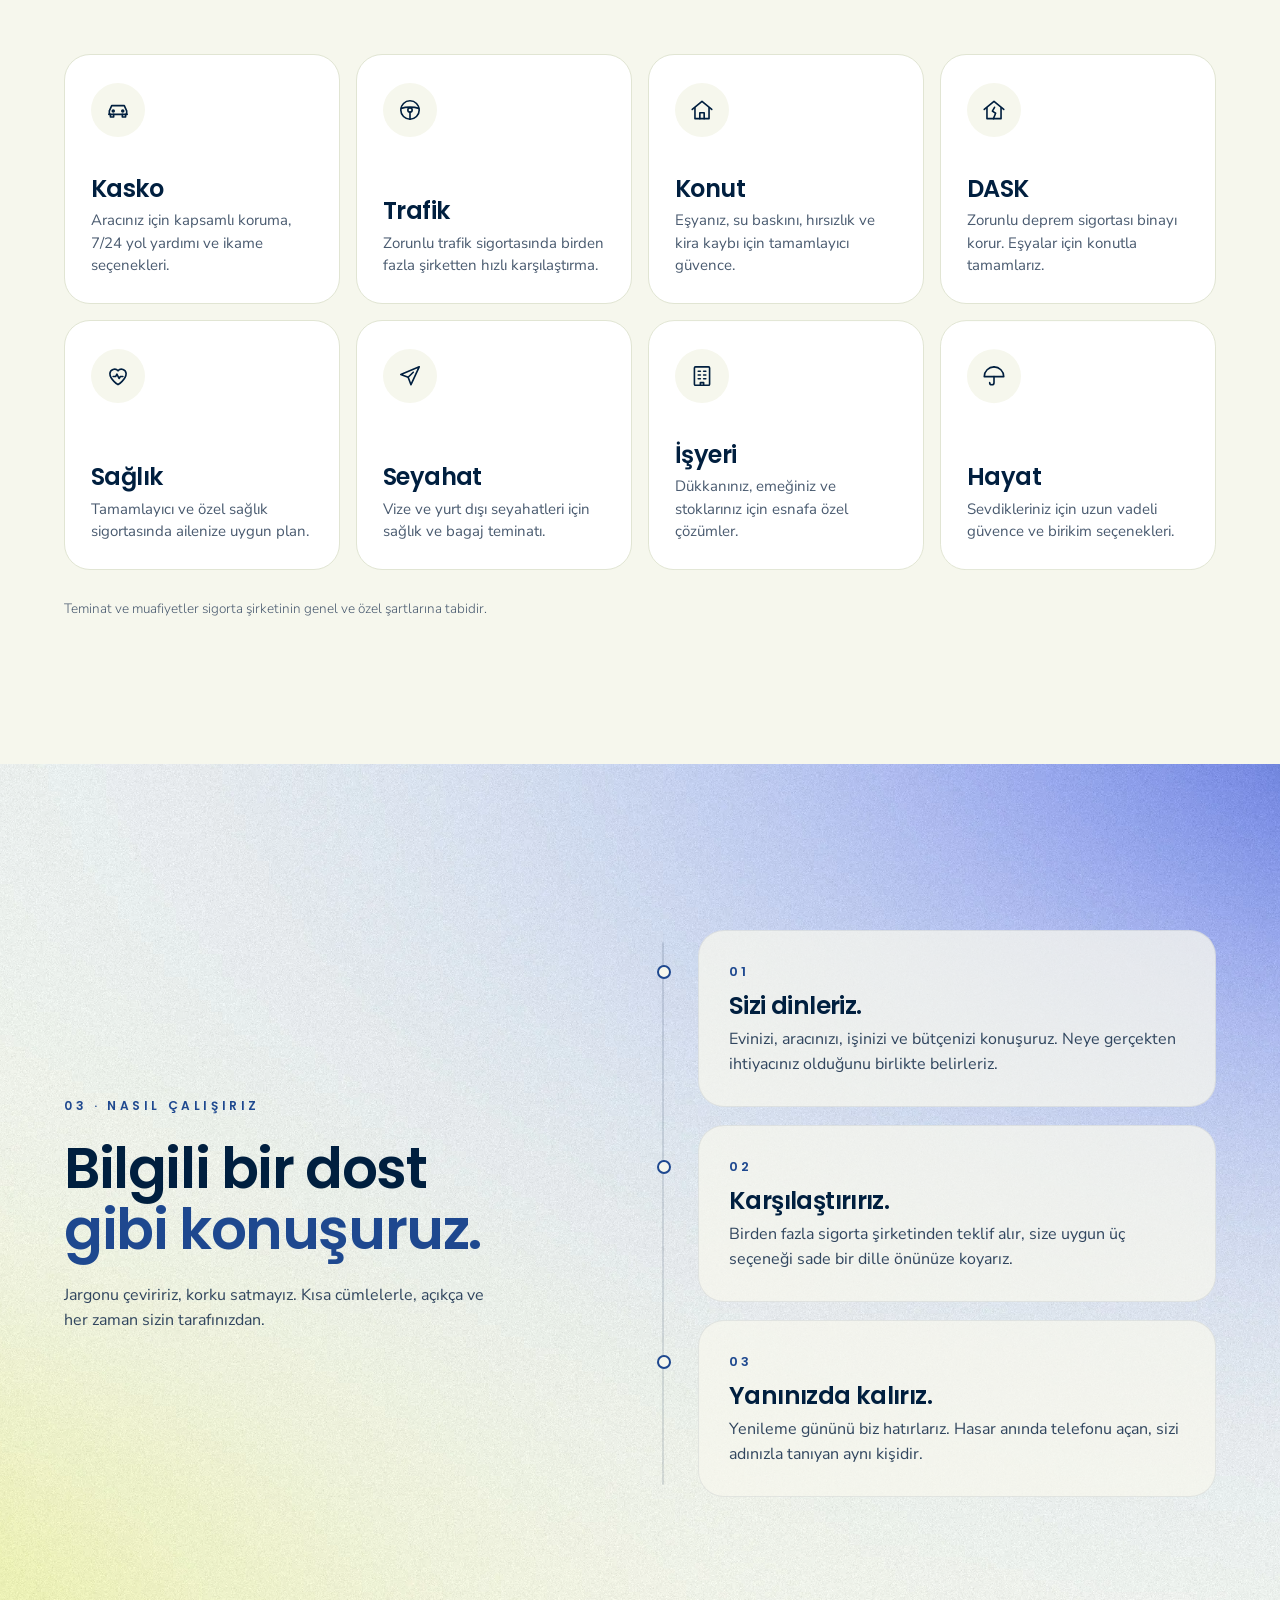
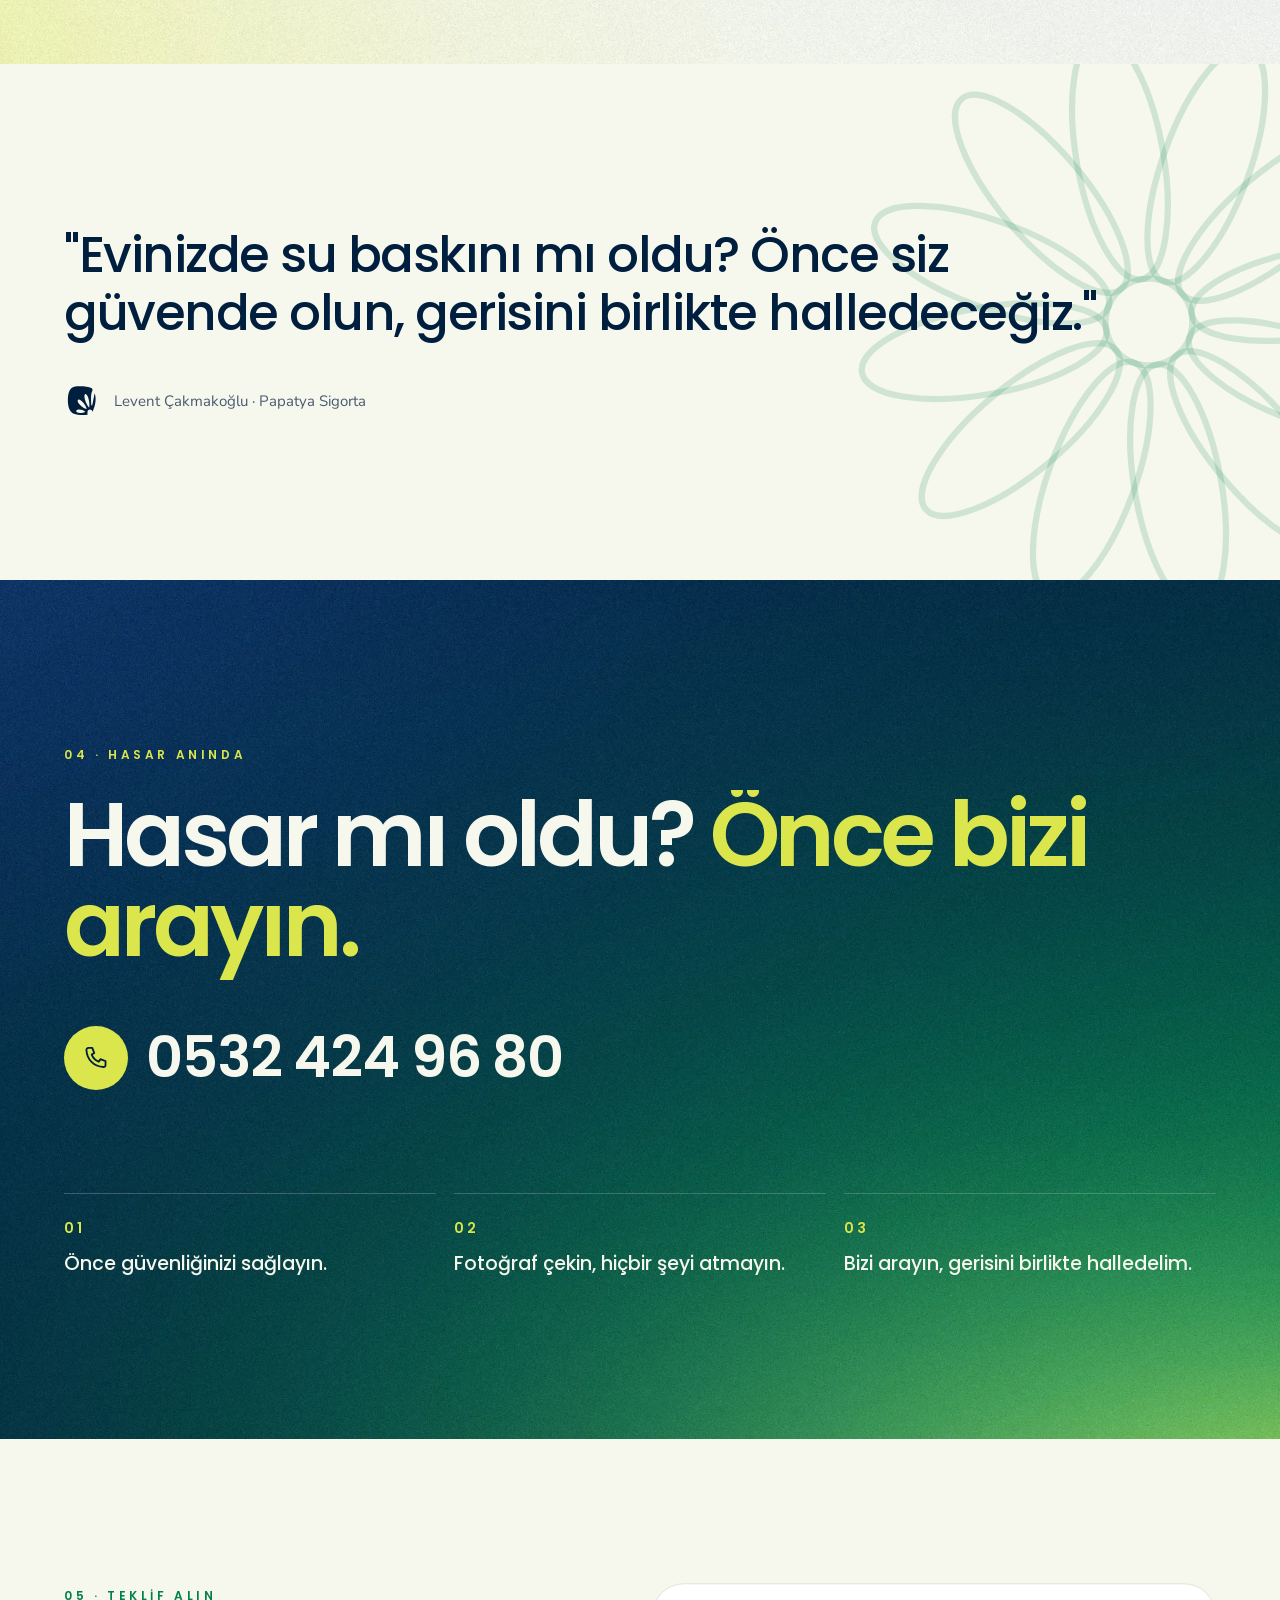
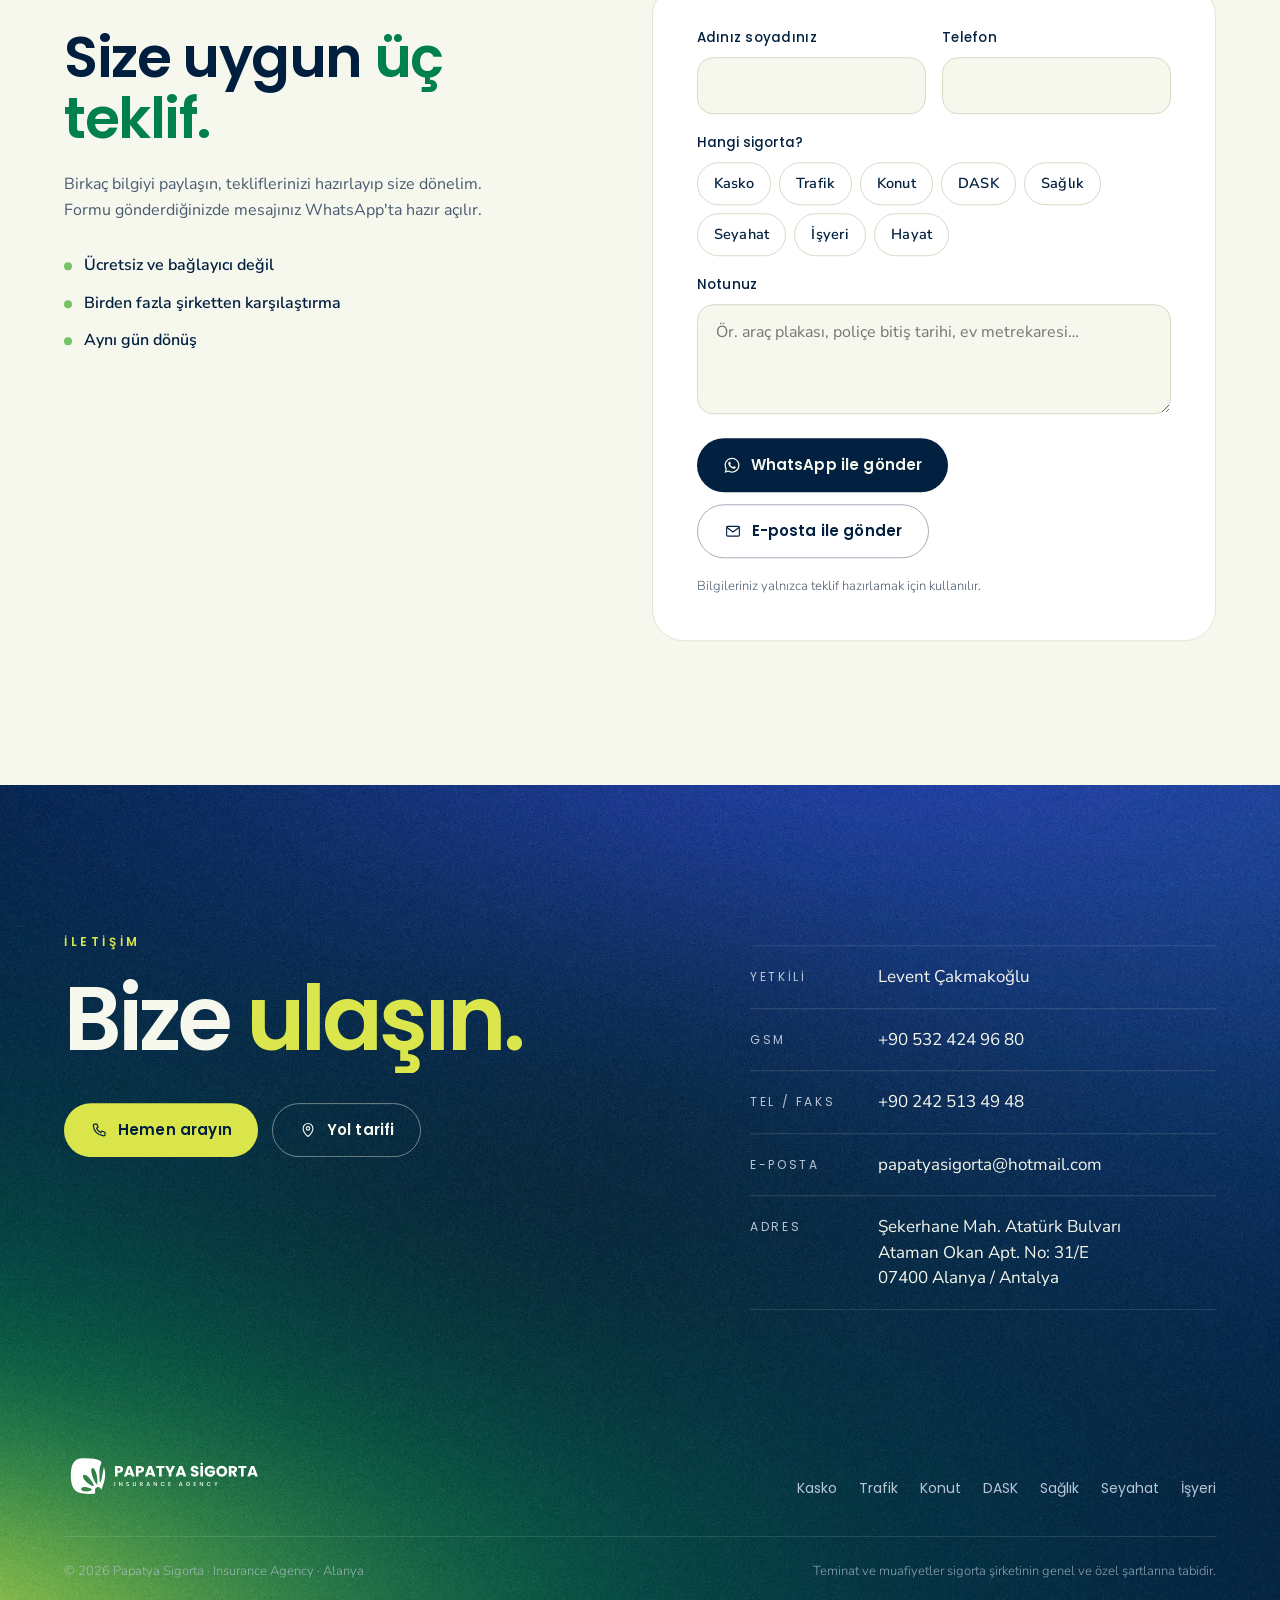
==== commit c9f8dce3: "Slogan, adres ve konum güncellemesi Co-Authored-By: Claude Sonnet 5.5 <noreply@anthropic.com> Claude" ====
--- a/index.html
+++ b/index.html
@@ -3,15 +3,15 @@
 <head>
 <meta charset="utf-8">
 <meta name="viewport" content="width=device-width, initial-scale=1, viewport-fit=cover">
-<title>Papatya Sigorta · Alanya'nın aile sigortacısı</title>
-<meta name="description" content="Papatya Sigorta, Alanya'da bir aile sigorta acentesi. Kasko, trafik, konut, DASK, sağlık, seyahat ve işyeri sigortasında size en uygun teklifi tanıdık bir yüzle karşılaştırıyoruz.">
+<title>Papatya Sigorta · Alanya'da ayrıcalıklı sigorta danışmanlığı</title>
+<meta name="description" content="Papatya Sigorta, Alanya'da ayrıcalıklı sigorta danışmanlığı. Kasko, trafik, konut, DASK, sağlık, seyahat ve işyeri sigortasında size özel teminat ve en uygun teklif.">
 <link rel="canonical" href="https://papatyasigortalanya.com/">
 <meta name="theme-color" content="#001F3F">
 <meta property="og:type" content="website">
 <meta property="og:locale" content="tr_TR">
 <meta property="og:site_name" content="Papatya Sigorta">
 <meta property="og:title" content="Papatya Sigorta · Hayatınızın çatısı.">
-<meta property="og:description" content="Alanya'nın aile sigortacısı. Kasko, konut, DASK, sağlık ve işyeri sigortasında kişisel danışmanlık.">
+<meta property="og:description" content="Alanya'da ayrıcalıklı sigorta danışmanlığı. Kasko, konut, DASK, sağlık ve işyeri sigortasında size özel güvence.">
 <meta property="og:url" content="https://papatyasigortalanya.com/">
 <meta property="og:image" content="https://papatyasigortalanya.com/assets/img/og.jpg">
 <meta property="og:image:width" content="1200">
@@ -26,7 +26,7 @@
 <link rel="stylesheet" href="assets/css/site.css?v=1795426243">
 <script>document.documentElement.classList.replace('no-js','js')</script>
 <script type="application/ld+json">
-{"@context":"https://schema.org","@type":"InsuranceAgency","name":"Papatya Sigorta","alternateName":"Papatya Sigorta Insurance Agency","url":"https://papatyasigortalanya.com/","logo":"https://papatyasigortalanya.com/assets/img/Papatya-Sigorta-Logo-Lacivert.svg","image":"https://papatyasigortalanya.com/assets/img/og.jpg","slogan":"Hayatınızın çatısı.","telephone":"+90 242 513 49 48","faxNumber":"+90 242 513 49 48","email":"papatyasigorta@hotmail.com","address":{"@type":"PostalAddress","streetAddress":"Şekerhane Mah. Atatürk Cad. Ataman Okan Apt. No: 31/E","addressLocality":"Alanya","addressRegion":"Antalya","postalCode":"07400","addressCountry":"TR"},"areaServed":"Alanya","employee":{"@type":"Person","name":"Levent Çakmakoğlu"},"contactPoint":[{"@type":"ContactPoint","telephone":"+90 532 424 96 80","contactType":"customer service","availableLanguage":["Turkish"]}]}
+{"@context":"https://schema.org","@type":"InsuranceAgency","name":"Papatya Sigorta","alternateName":"Papatya Sigorta Insurance Agency","url":"https://papatyasigortalanya.com/","logo":"https://papatyasigortalanya.com/assets/img/Papatya-Sigorta-Logo-Lacivert.svg","image":"https://papatyasigortalanya.com/assets/img/og.jpg","slogan":"Hayatınızın çatısı.","telephone":"+90 242 513 49 48","faxNumber":"+90 242 513 49 48","email":"papatyasigorta@hotmail.com","geo":{"@type":"GeoCoordinates","latitude":36.5434894,"longitude":31.9979496},"address":{"@type":"PostalAddress","streetAddress":"Şekerhane Mah. Atatürk Bulvarı Ataman Okan Apt. No: 31/E","addressLocality":"Alanya","addressRegion":"Antalya","postalCode":"07400","addressCountry":"TR"},"areaServed":"Alanya","employee":{"@type":"Person","name":"Levent Çakmakoğlu"},"contactPoint":[{"@type":"ContactPoint","telephone":"+90 532 424 96 80","contactType":"customer service","availableLanguage":["Turkish"]}]}
 </script>
 </head>
 <body>
@@ -107,9 +107,9 @@
  </div>
  <div class="wrap hero-inner">
   <div class="hero-copy">
-   <span class="eyebrow h-eb">Alanya'nın aile sigortacısı</span>
+   <span class="eyebrow h-eb">Ayrıcalıklı sigorta danışmanlığı</span>
    <h1 class="h-title" data-split>Hayatınızın <em>çatısı.</em></h1>
-   <p class="hero-lead h-fade">Türkiye'nin önde gelen sigorta şirketlerinden size en uygun teklifi, tanıdık bir yüzle karşılaştırıyoruz.</p>
+   <p class="hero-lead h-fade">Türkiye'nin önde gelen sigorta şirketlerinden size en uygun teklifi, kişiye özel bir titizlikle seçiyoruz.</p>
    <div class="hero-cta h-fade">
     <a class="btn btn-lime" href="#teklif">Teklif alın <svg><use href="#i-arrow"/></svg></a>
     <a class="btn btn-line" href="https://wa.me/905324249680" target="_blank" rel="noopener"><svg><use href="#i-wa"/></svg>WhatsApp'tan yazın</a>
@@ -117,7 +117,7 @@
   </div>
  </div>
  <div class="hero-scroll h-fade" aria-hidden="true"><span></span>Kaydırın</div>
- <div class="hero-meta h-fade">Şekerhane Mah. Atatürk Cad.<br>Alanya / Antalya</div>
+ <div class="hero-meta h-fade">Şekerhane Mah. Atatürk Bulvarı<br>Alanya / Antalya</div>
 </section>
 
 <!-- 2 · STORY -->
@@ -125,17 +125,17 @@
  <div class="bg"><picture><source media="(max-width:900px)" srcset="assets/img/bahar-m.webp"><img src="assets/img/bahar.webp" alt="" width="2560" height="1440" loading="lazy"></picture></div>
  <div class="wrap">
   <span class="eyebrow rv">01 · Hikayemiz</span>
-  <p class="story-big" data-words>Papatya Sigorta, Alanya'da kurulmuş bir aile acentesidir. Müşterisini poliçe numarasıyla değil, adıyla tanır.</p>
+  <p class="story-big" data-words>Güvence, bir poliçeden fazlasıdır. Biz önce sizi dinler, hayatınıza ve işinize göre kusursuz bir koruma tasarlarız.</p>
   <div class="story-grid">
    <div class="col-a">
-    <h2 data-split>Büyük şirketlerin gücü, <em>bir ailenin yakınlığıyla.</em></h2>
+    <h2 data-split>Seçkin teminatlar, <em>size özel bir dokunuşla.</em></h2>
    </div>
    <div class="col-b">
-    <p class="rv">Sigorta, çoğu zaman uzak ve karmaşık bir dünya gibi görünür. Ekranlar, çağrı merkezleri ve küçük puntolu metinler. Biz aynı güçlü sigorta şirketlerinin teminatlarını, bir komşunun samimiyetiyle sunuyoruz.</p>
+    <p class="rv">Sigorta, çoğu zaman uzak ve karmaşık bir dünya gibi görünür. Ekranlar, çağrı merkezleri ve küçük puntolu metinler. Biz Türkiye'nin güçlü sigorta şirketlerinin teminatlarını, size özel bir titizlikle ve sade bir dille sunuyoruz.</p>
     <p class="rv">Logomuz bu sözü tek bir resimde anlatır: yumuşak, organik bir form ve onun içinde güvenle açan papatya yaprakları. Form her yönden saran korumadır; papatya ise hayatın kendisi. Sade, dayanıklı ve her mevsim yeniden açan.</p>
     <div class="mv rv">
      <div><b>Misyon</b><p>Ailelerin ve işletmelerin hayatlarındaki riskleri anlaşılır, doğru ve kişisel bir danışmanlıkla güvence altına almak.</p></div>
-     <div><b>Vizyon</b><p>Akdeniz'de "sigortacım" denildiğinde akla gelen ilk, en güvenilen aile acentesi olmak.</p></div>
+     <div><b>Vizyon</b><p>Akdeniz'de "sigortacım" denildiğinde akla gelen ilk ve en güvenilen sigorta danışmanı olmak.</p></div>
     </div>
    </div>
   </div>
@@ -162,7 +162,7 @@
 <!-- 4 · RIBBONS -->
 <div class="ribbons" data-theme="light" aria-hidden="true">
  <div class="rib" data-dir="-1"><span class="r-a"><svg><use href="#i-car"/></svg>Kasko</span><span class="r-b"><svg><use href="#i-home"/></svg>Konut</span><span class="r-c"><svg><use href="#i-dask"/></svg>DASK</span><span class="r-d"><svg><use href="#i-health"/></svg>Sağlık</span><span class="r-e"><svg><use href="#i-biz"/></svg>İşyeri</span><span class="r-a"><svg><use href="#i-wheel"/></svg>Trafik</span><span class="r-b"><svg><use href="#i-travel"/></svg>Seyahat</span><span class="r-c"><svg><use href="#i-life"/></svg>Hayat</span></div>
- <div class="rib" data-dir="1"><span class="r-d">Hayatınızın çatısı.</span><span class="r-e">Alanya</span><span class="r-a">Tanıdık bir yüz</span><span class="r-b">Doğru teminat</span><span class="r-c">Hasarda yanınızda</span><span class="r-d">Hayatınızın çatısı.</span><span class="r-e">Alanya</span><span class="r-a">Tanıdık bir yüz</span></div>
+ <div class="rib" data-dir="1"><span class="r-d">Hayatınızın çatısı.</span><span class="r-e">Alanya</span><span class="r-a">Size özel güvence</span><span class="r-b">Doğru teminat</span><span class="r-c">Hasarda yanınızda</span><span class="r-d">Hayatınızın çatısı.</span><span class="r-e">Alanya</span><span class="r-a">Size özel güvence</span></div>
 </div>
 
 <!-- 5 · SERVICES -->
@@ -280,7 +280,7 @@
     <h2 data-split>Bize <em>ulaşın.</em></h2>
     <div class="cta rv">
      <a class="btn btn-lime" href="tel:+905324249680"><svg><use href="#i-phone"/></svg>Hemen arayın</a>
-     <a class="btn btn-line" href="https://www.google.com/maps/search/?api=1&query=%C5%9Eekerhane+Mah.+Atat%C3%BCrk+Cad.+31%2FE+07400+Alanya+Antalya" target="_blank" rel="noopener"><svg><use href="#i-pin"/></svg>Yol tarifi</a>
+     <a class="btn btn-line" href="https://www.google.com/maps/search/?api=1&query=36.5434894%2C31.9979496" target="_blank" rel="noopener"><svg><use href="#i-pin"/></svg>Yol tarifi</a>
     </div>
    </div>
    <dl class="cinfo rv">
@@ -288,7 +288,7 @@
     <div><dt>GSM</dt><dd><a href="tel:+905324249680">+90 532 424 96 80</a></dd></div>
     <div><dt>Tel / Faks</dt><dd><a href="tel:+902425134948">+90 242 513 49 48</a></dd></div>
     <div><dt>E-posta</dt><dd><a href="mailto:papatyasigorta@hotmail.com">papatyasigorta@hotmail.com</a></dd></div>
-    <div><dt>Adres</dt><dd>Şekerhane Mah. Atatürk Cad.<br>Ataman Okan Apt. No: 31/E<br>07400 Alanya / Antalya</dd></div>
+    <div><dt>Adres</dt><dd>Şekerhane Mah. Atatürk Bulvarı<br>Ataman Okan Apt. No: 31/E<br>07400 Alanya / Antalya</dd></div>
    </dl>
   </div>
   <div class="foot">
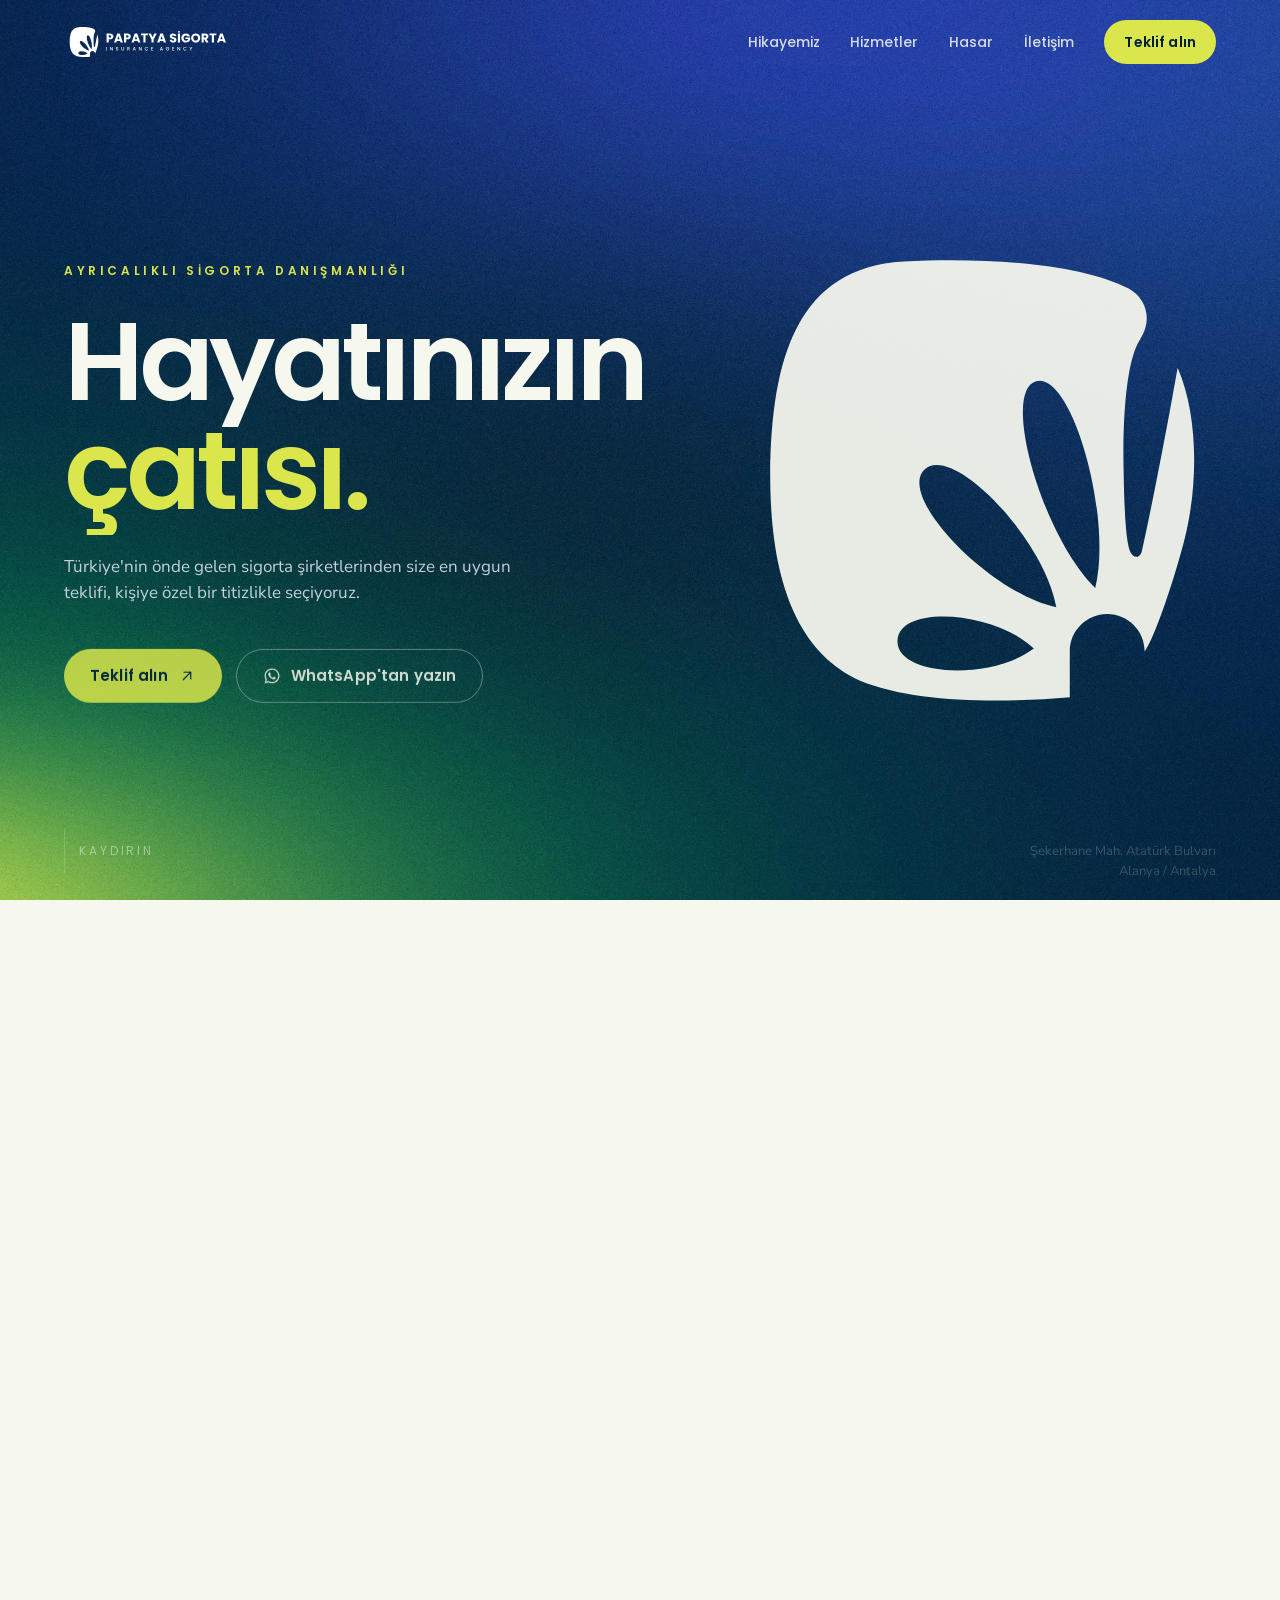
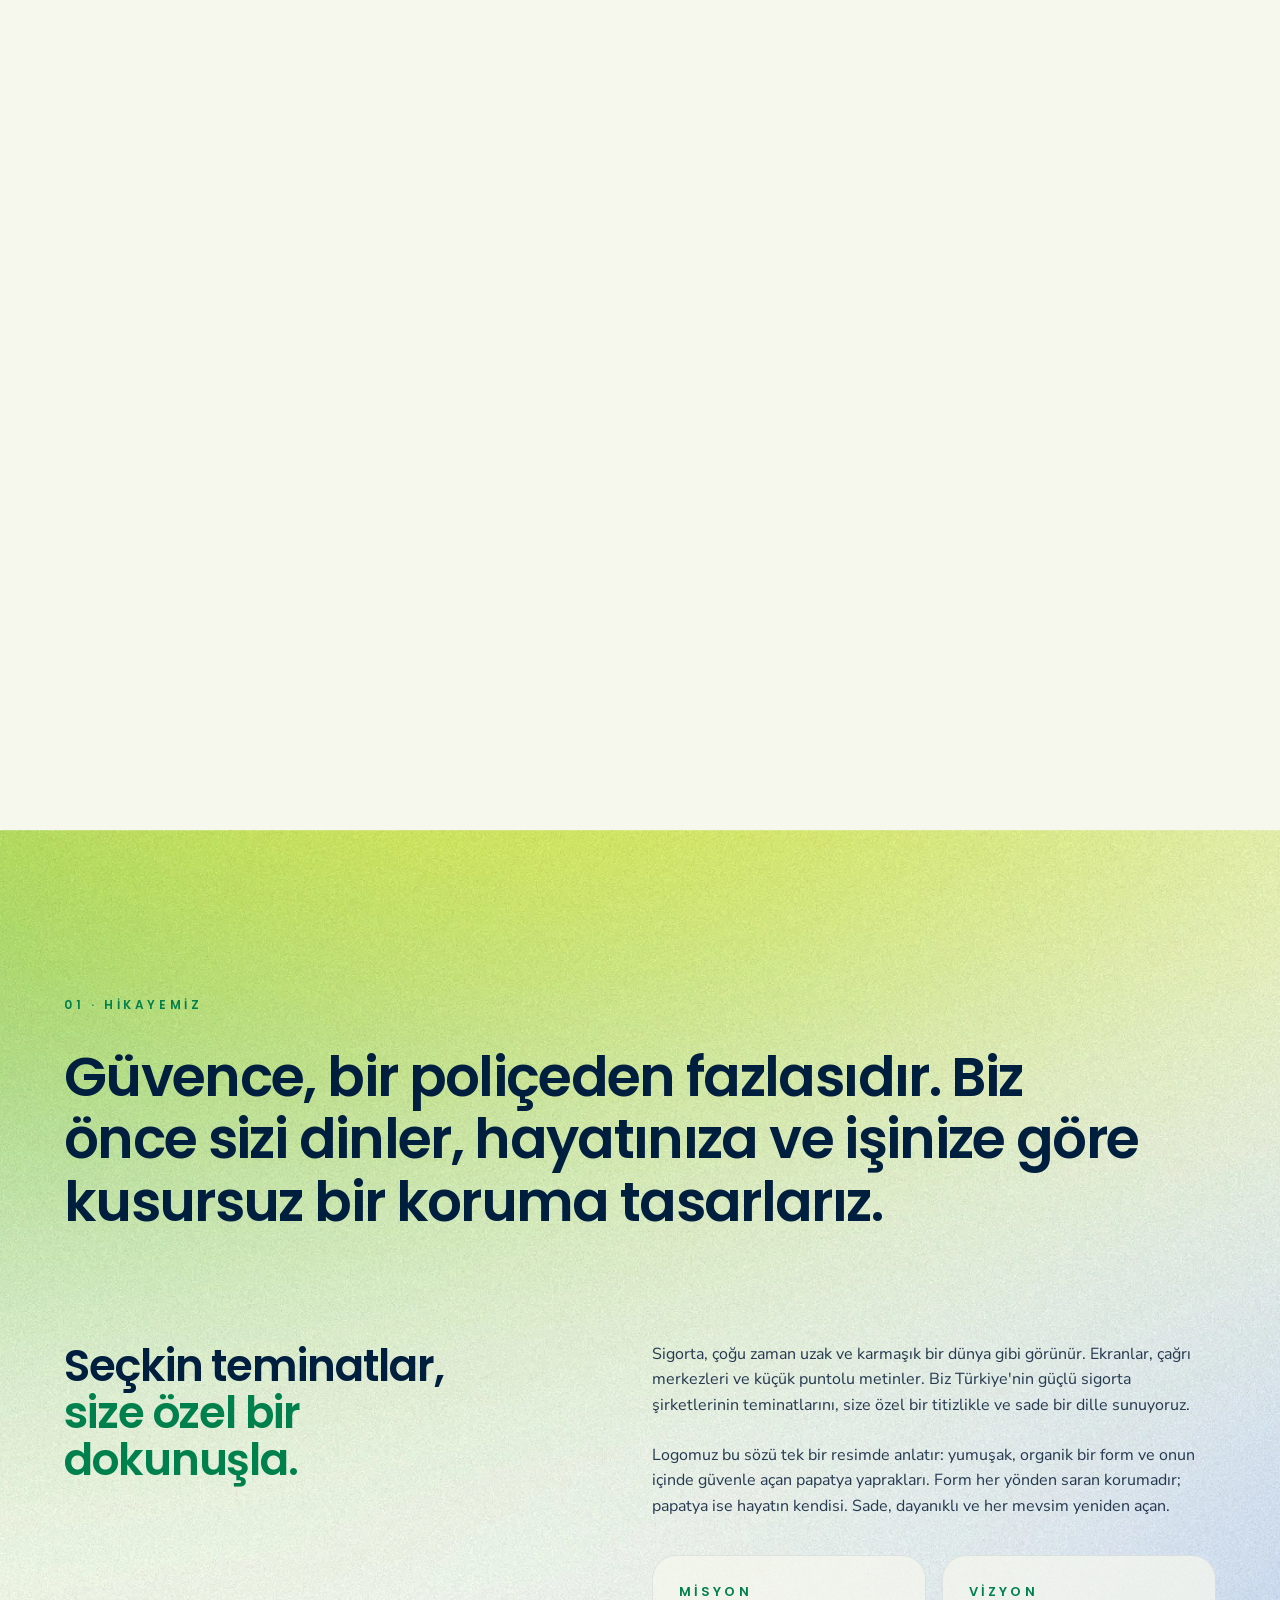
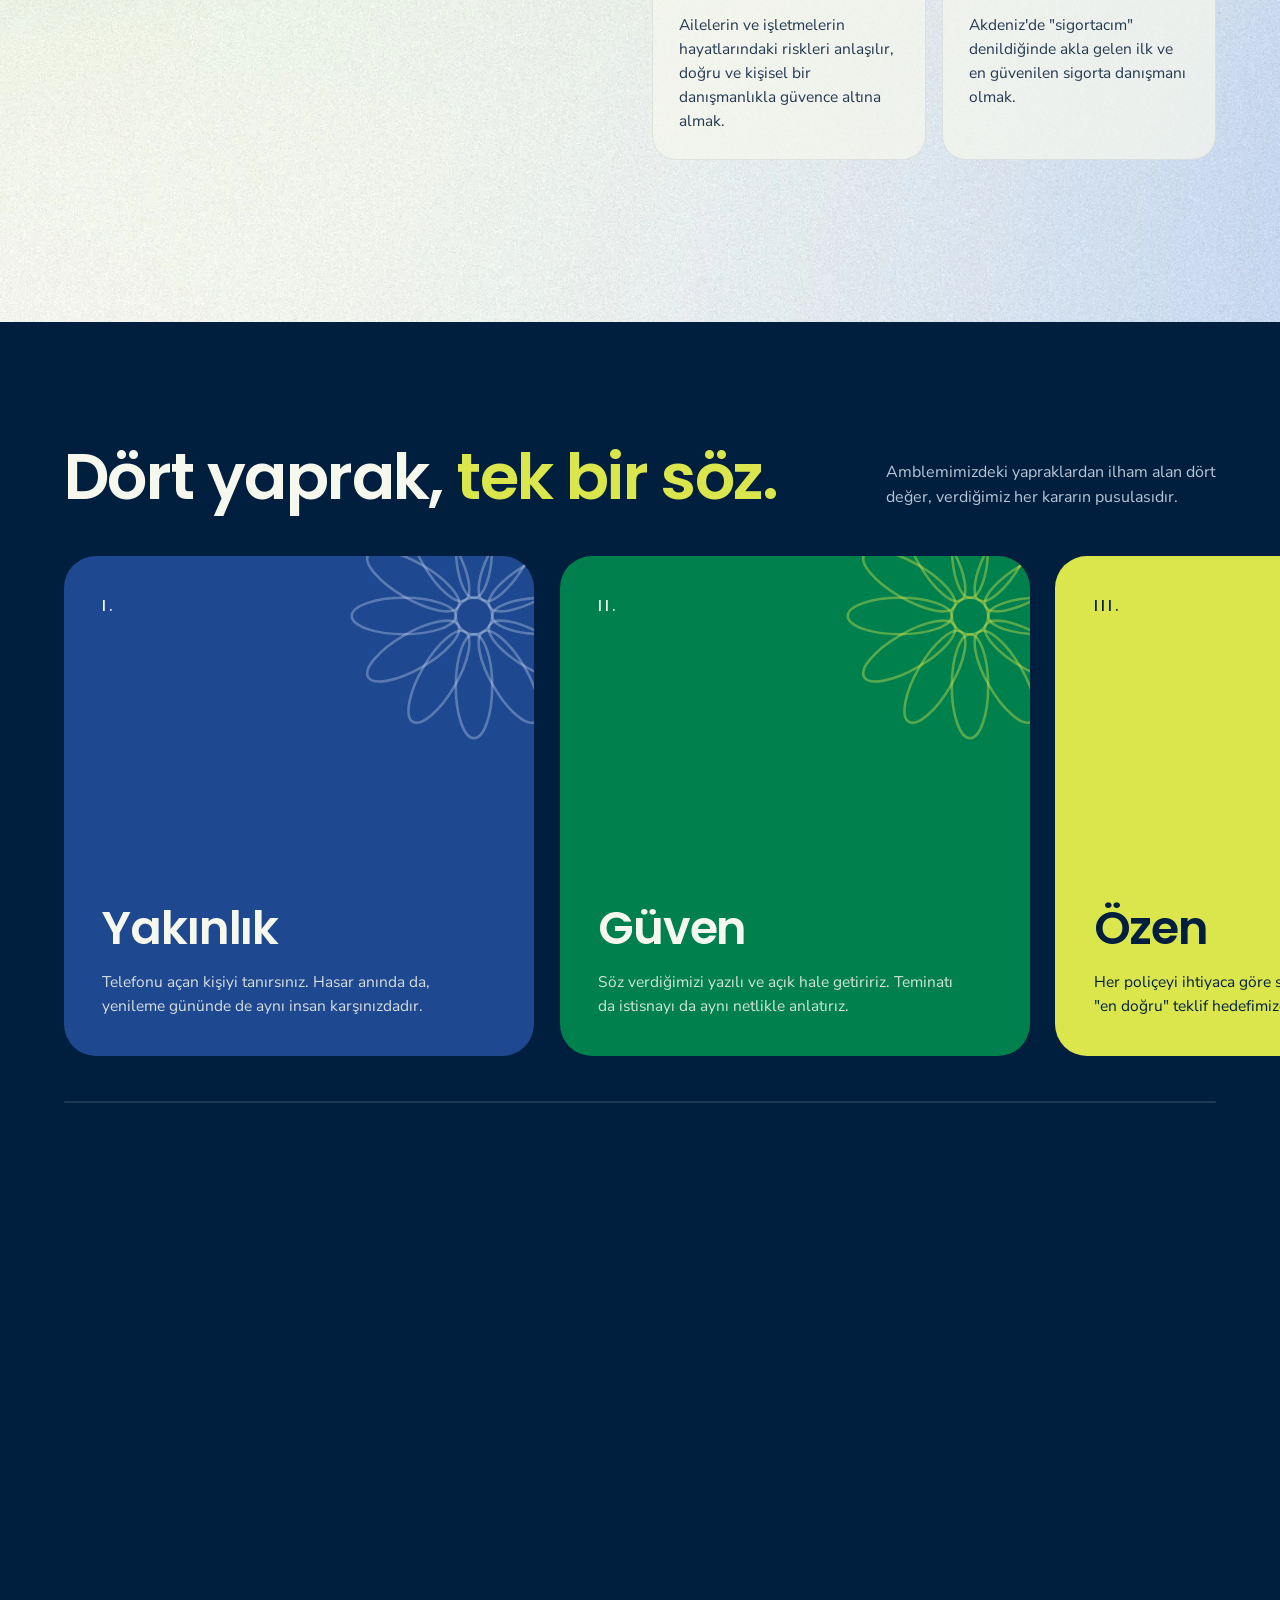
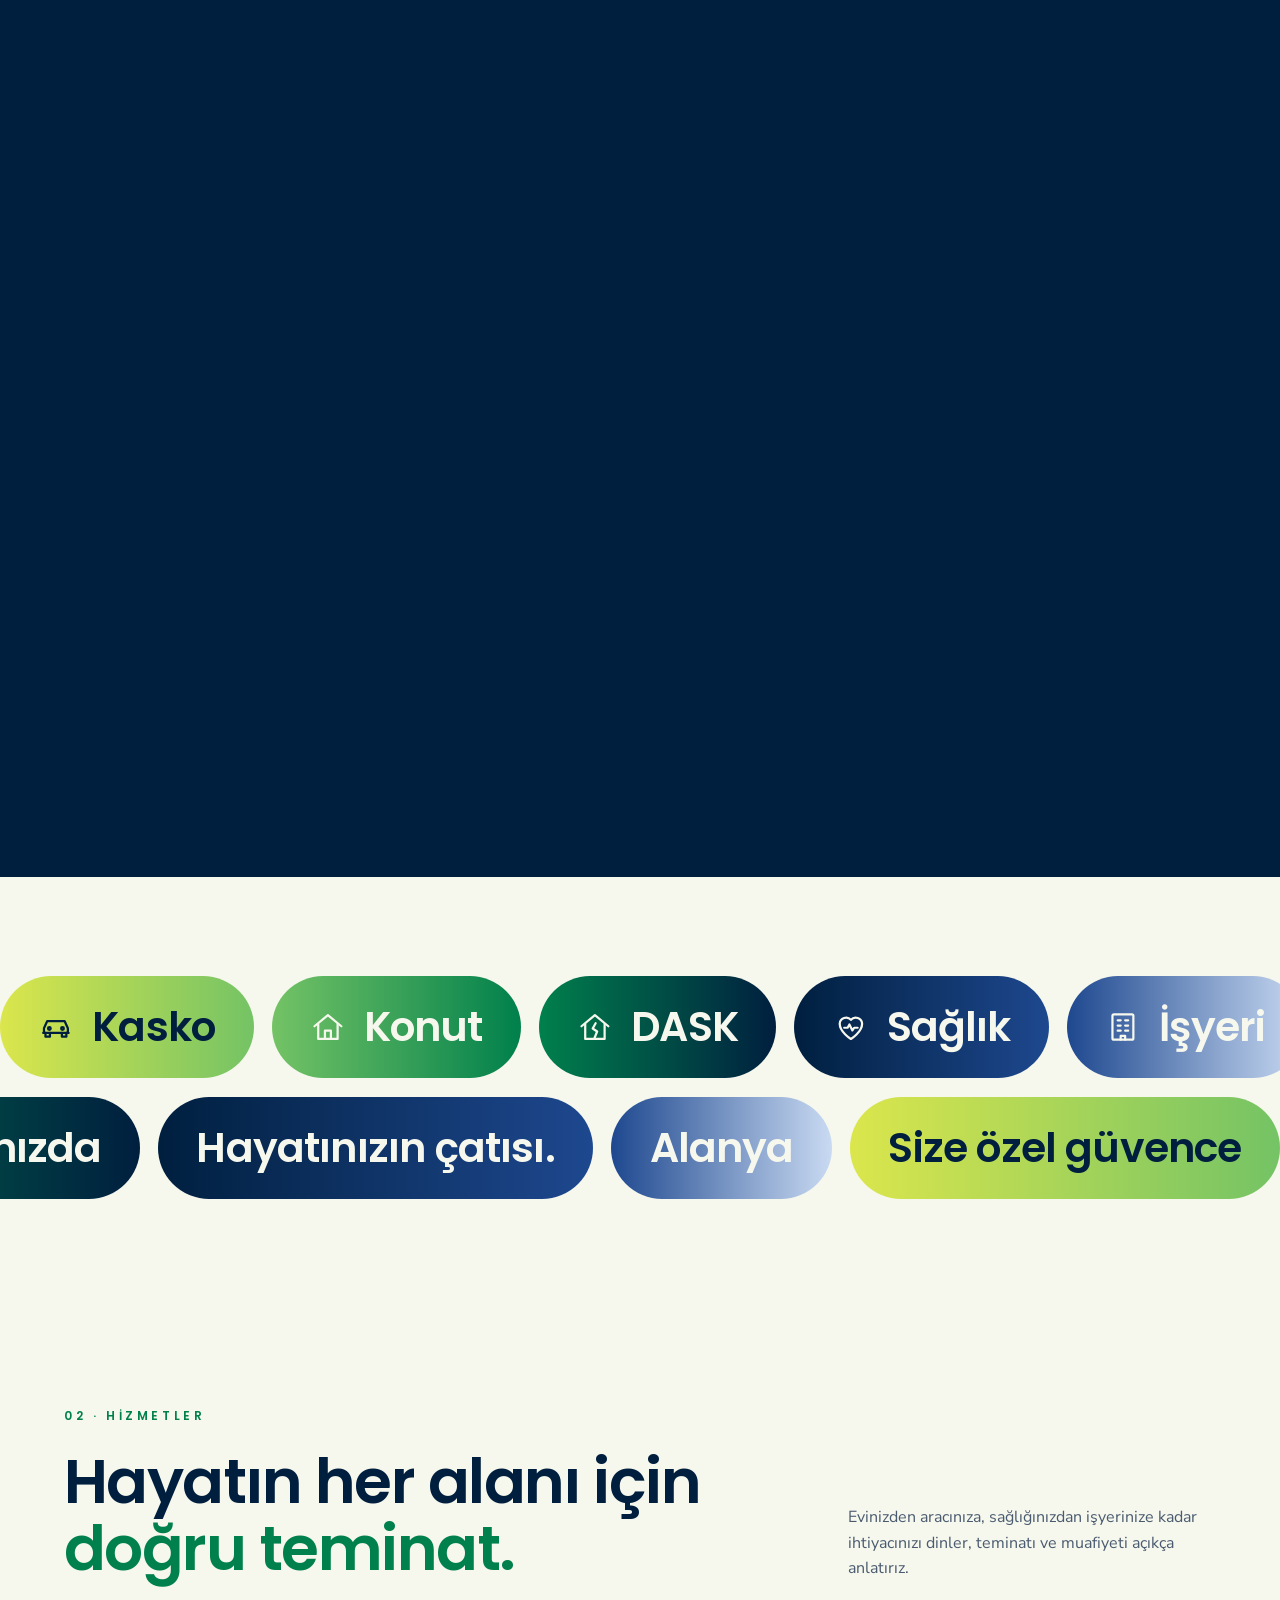
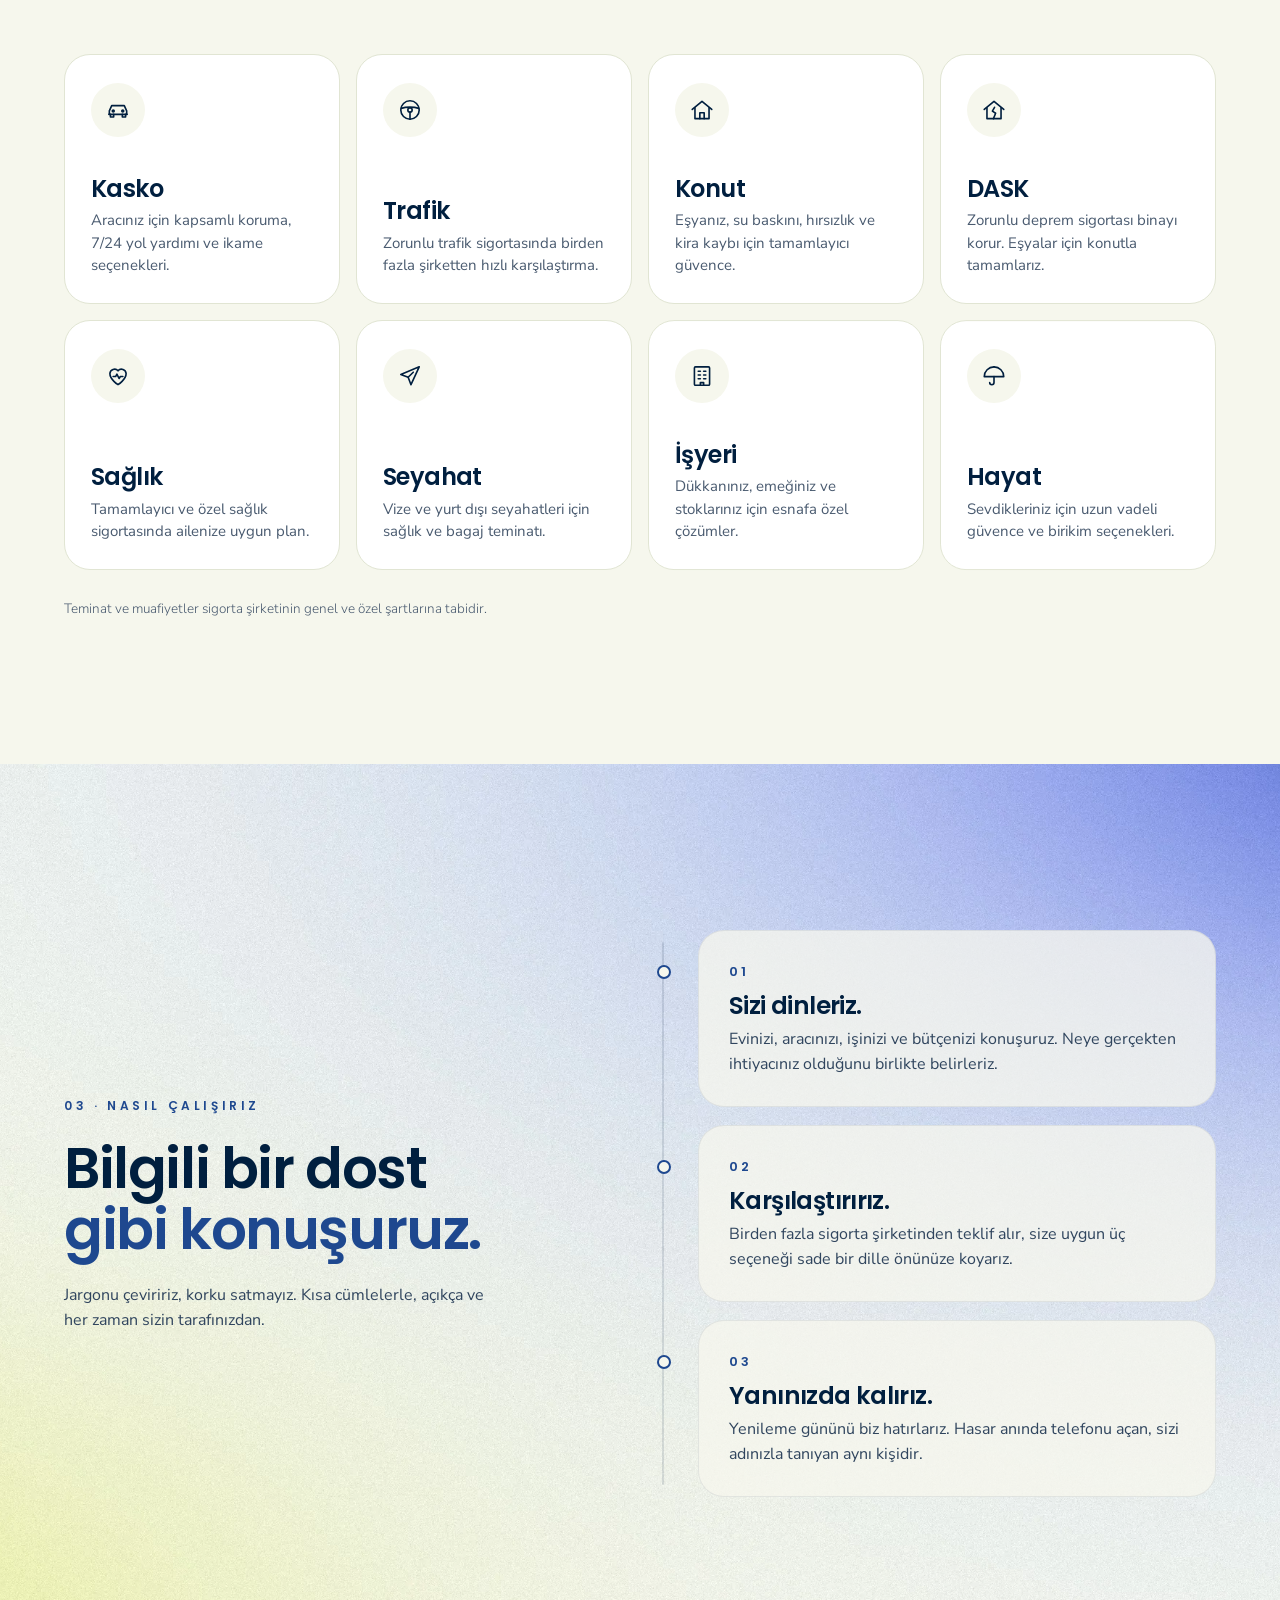
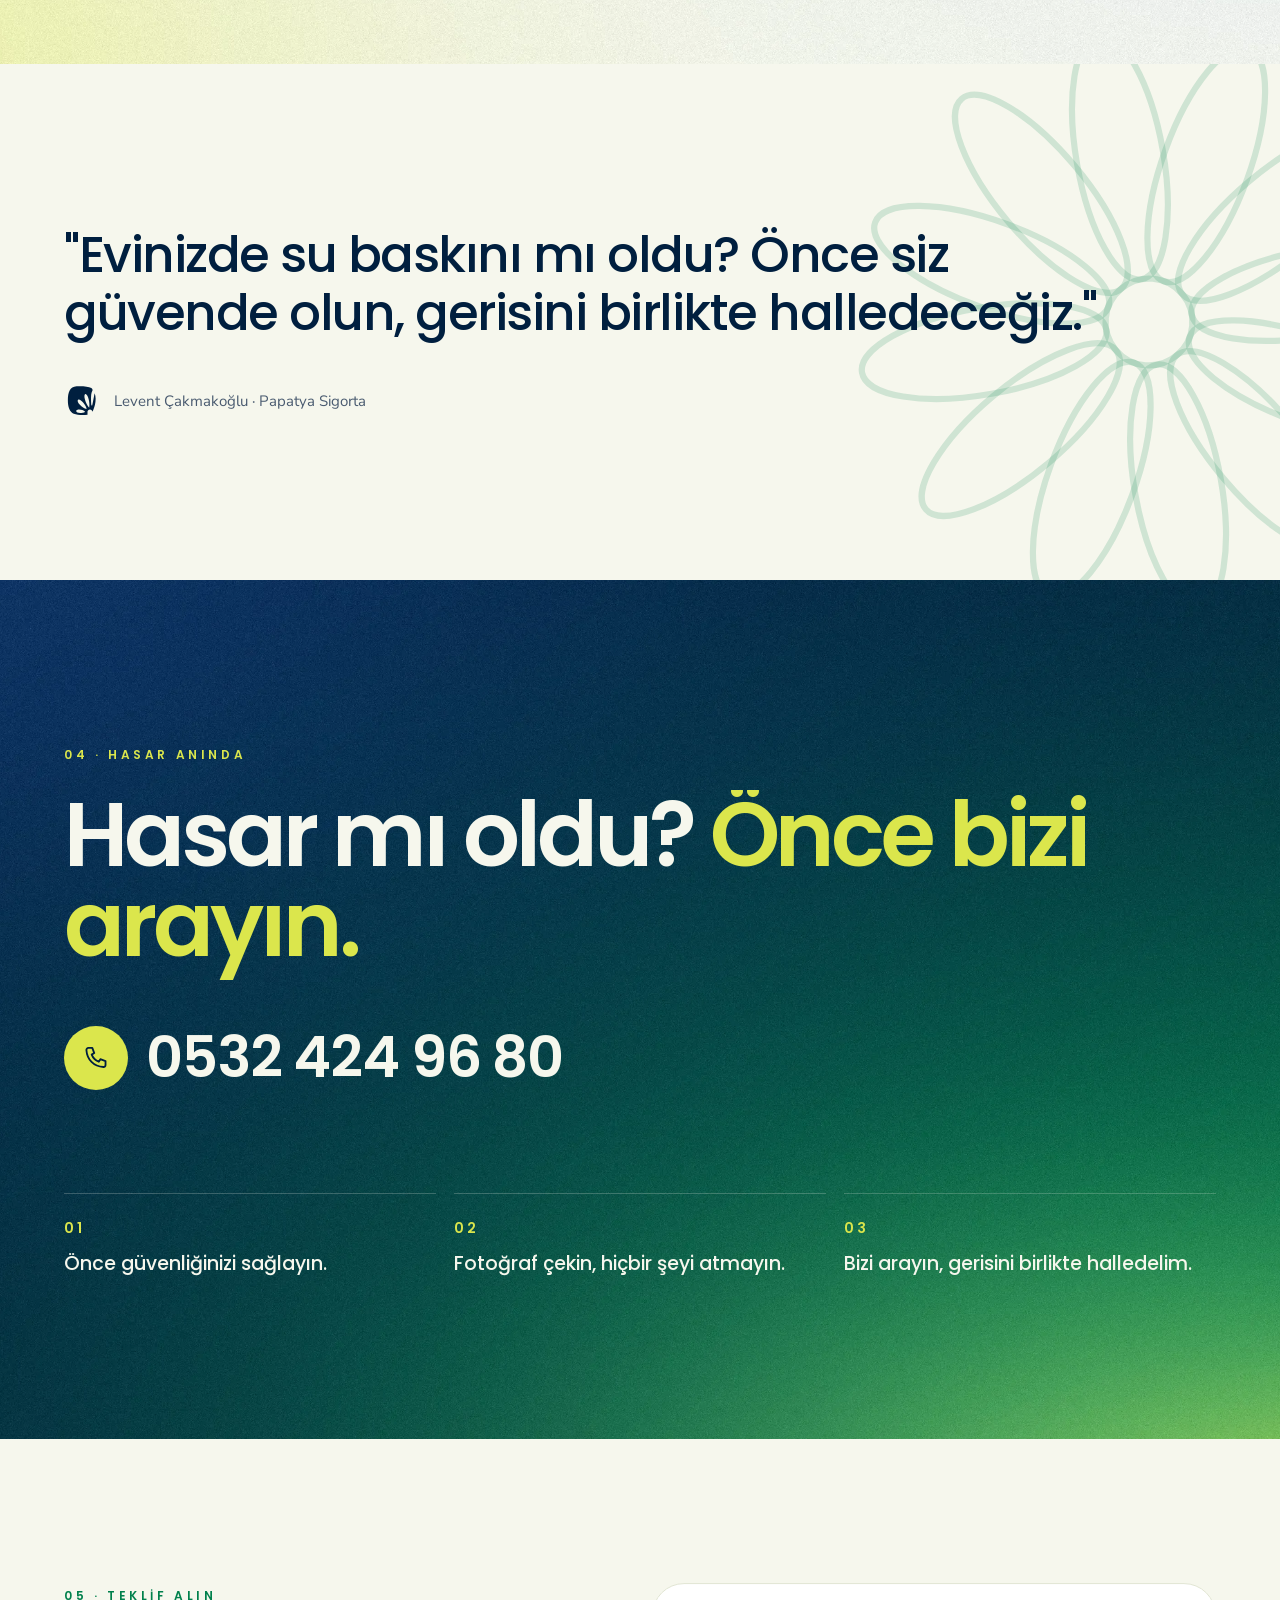
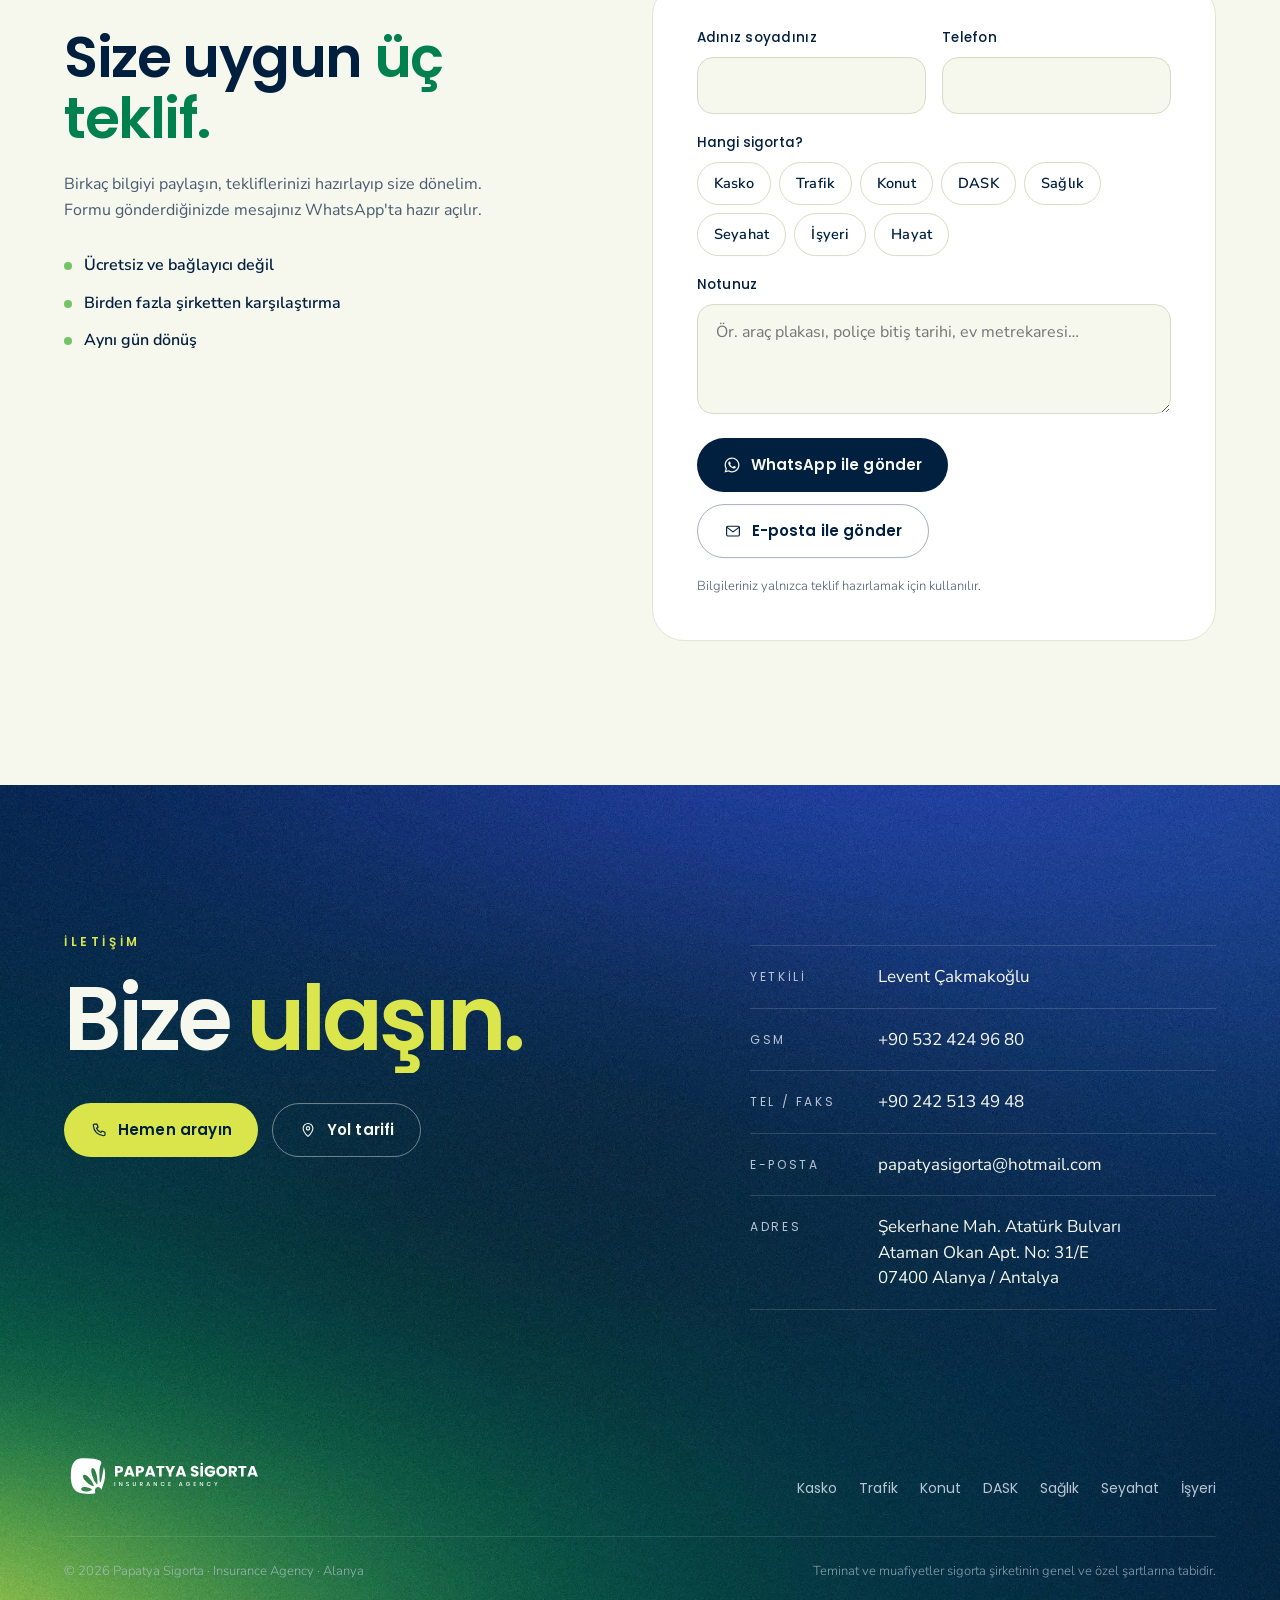
==== commit 6b93a746: "Açılış logosu ve logodan geçiş animasyonu her cihazda çalışsın (hareket azaltma ayarından bağımsız)," ====
--- a/index.html
+++ b/index.html
@@ -23,7 +23,7 @@
 <link rel="preload" href="assets/fonts/poppins-latin-600-normal.woff2" as="font" type="font/woff2" crossorigin>
 <link rel="preload" href="assets/fonts/nunito-sans-latin-400-normal.woff2" as="font" type="font/woff2" crossorigin>
 <link rel="preload" href="assets/img/gece.webp" as="image" type="image/webp" media="(min-width:901px)">
-<link rel="stylesheet" href="assets/css/site.css?v=1795426243">
+<link rel="stylesheet" href="assets/css/site.css?v=1795513900">
 <script>document.documentElement.classList.replace('no-js','js')</script>
 <script type="application/ld+json">
 {"@context":"https://schema.org","@type":"InsuranceAgency","name":"Papatya Sigorta","alternateName":"Papatya Sigorta Insurance Agency","url":"https://papatyasigortalanya.com/","logo":"https://papatyasigortalanya.com/assets/img/Papatya-Sigorta-Logo-Lacivert.svg","image":"https://papatyasigortalanya.com/assets/img/og.jpg","slogan":"Hayatınızın çatısı.","telephone":"+90 242 513 49 48","faxNumber":"+90 242 513 49 48","email":"papatyasigorta@hotmail.com","geo":{"@type":"GeoCoordinates","latitude":36.5434894,"longitude":31.9979496},"address":{"@type":"PostalAddress","streetAddress":"Şekerhane Mah. Atatürk Bulvarı Ataman Okan Apt. No: 31/E","addressLocality":"Alanya","addressRegion":"Antalya","postalCode":"07400","addressCountry":"TR"},"areaServed":"Alanya","employee":{"@type":"Person","name":"Levent Çakmakoğlu"},"contactPoint":[{"@type":"ContactPoint","telephone":"+90 532 424 96 80","contactType":"customer service","availableLanguage":["Turkish"]}]}
@@ -303,9 +303,9 @@
 
 <a class="wa" href="https://wa.me/905324249680" target="_blank" rel="noopener" aria-label="WhatsApp'tan yazın"><svg><use href="#i-wa"/></svg></a>
 
-<script src="assets/js/lenis.min.js?v=1795426243" defer></script>
-<script src="assets/js/gsap.min.js?v=1795426243" defer></script>
-<script src="assets/js/ScrollTrigger.min.js?v=1795426243" defer></script>
-<script src="assets/js/site.js?v=1795426243" defer></script>
+<script src="assets/js/lenis.min.js?v=1795513900" defer></script>
+<script src="assets/js/gsap.min.js?v=1795513900" defer></script>
+<script src="assets/js/ScrollTrigger.min.js?v=1795513900" defer></script>
+<script src="assets/js/site.js?v=1795513900" defer></script>
 </body>
 </html>
--- a/assets/css/site.css
+++ b/assets/css/site.css
@@ -340,8 +340,3 @@
   .btn{height:52px;padding:0 22px}
   .vcard{height:auto;min-height:340px}
 }
-@media (prefers-reduced-motion:reduce){
-  *{animation:none!important;transition-duration:.01ms!important}
-  .js .rv{opacity:1;transform:none}
-  .story-big .w,.quote blockquote p .w{opacity:1}
-}
